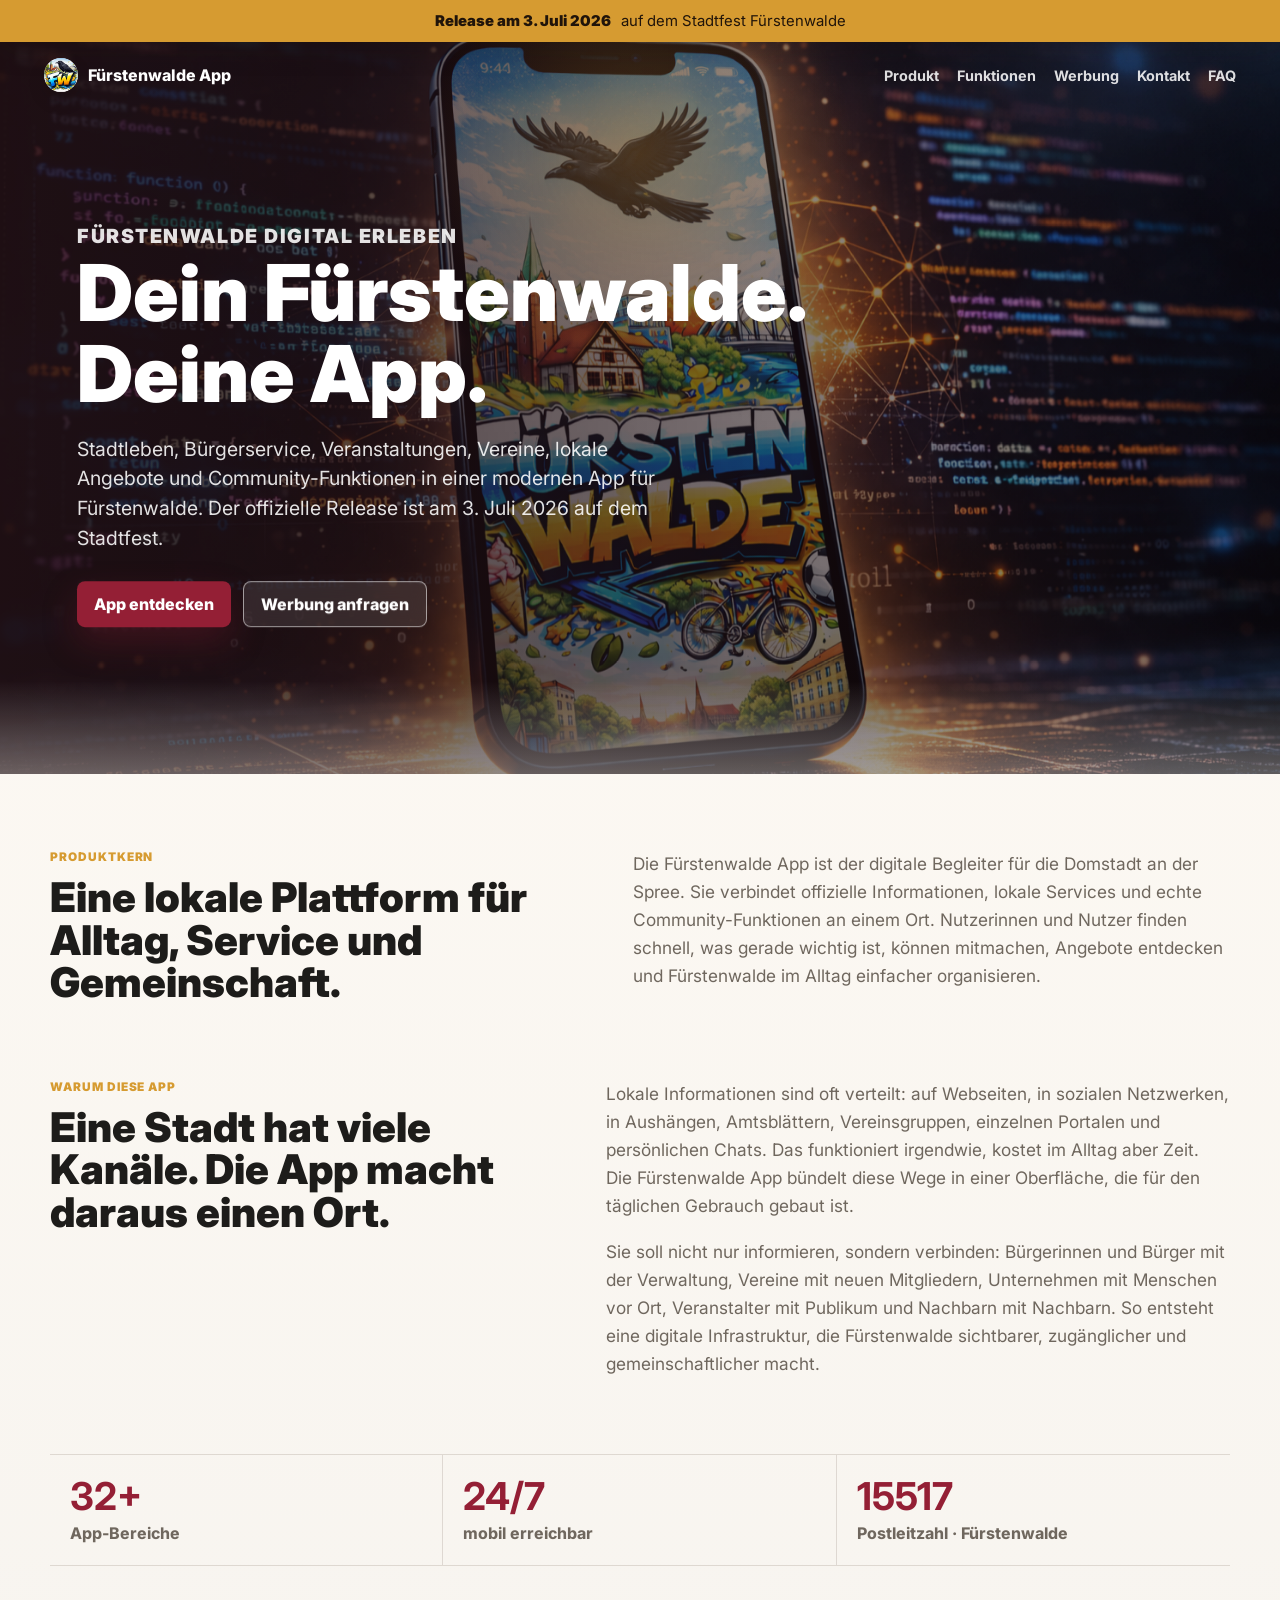
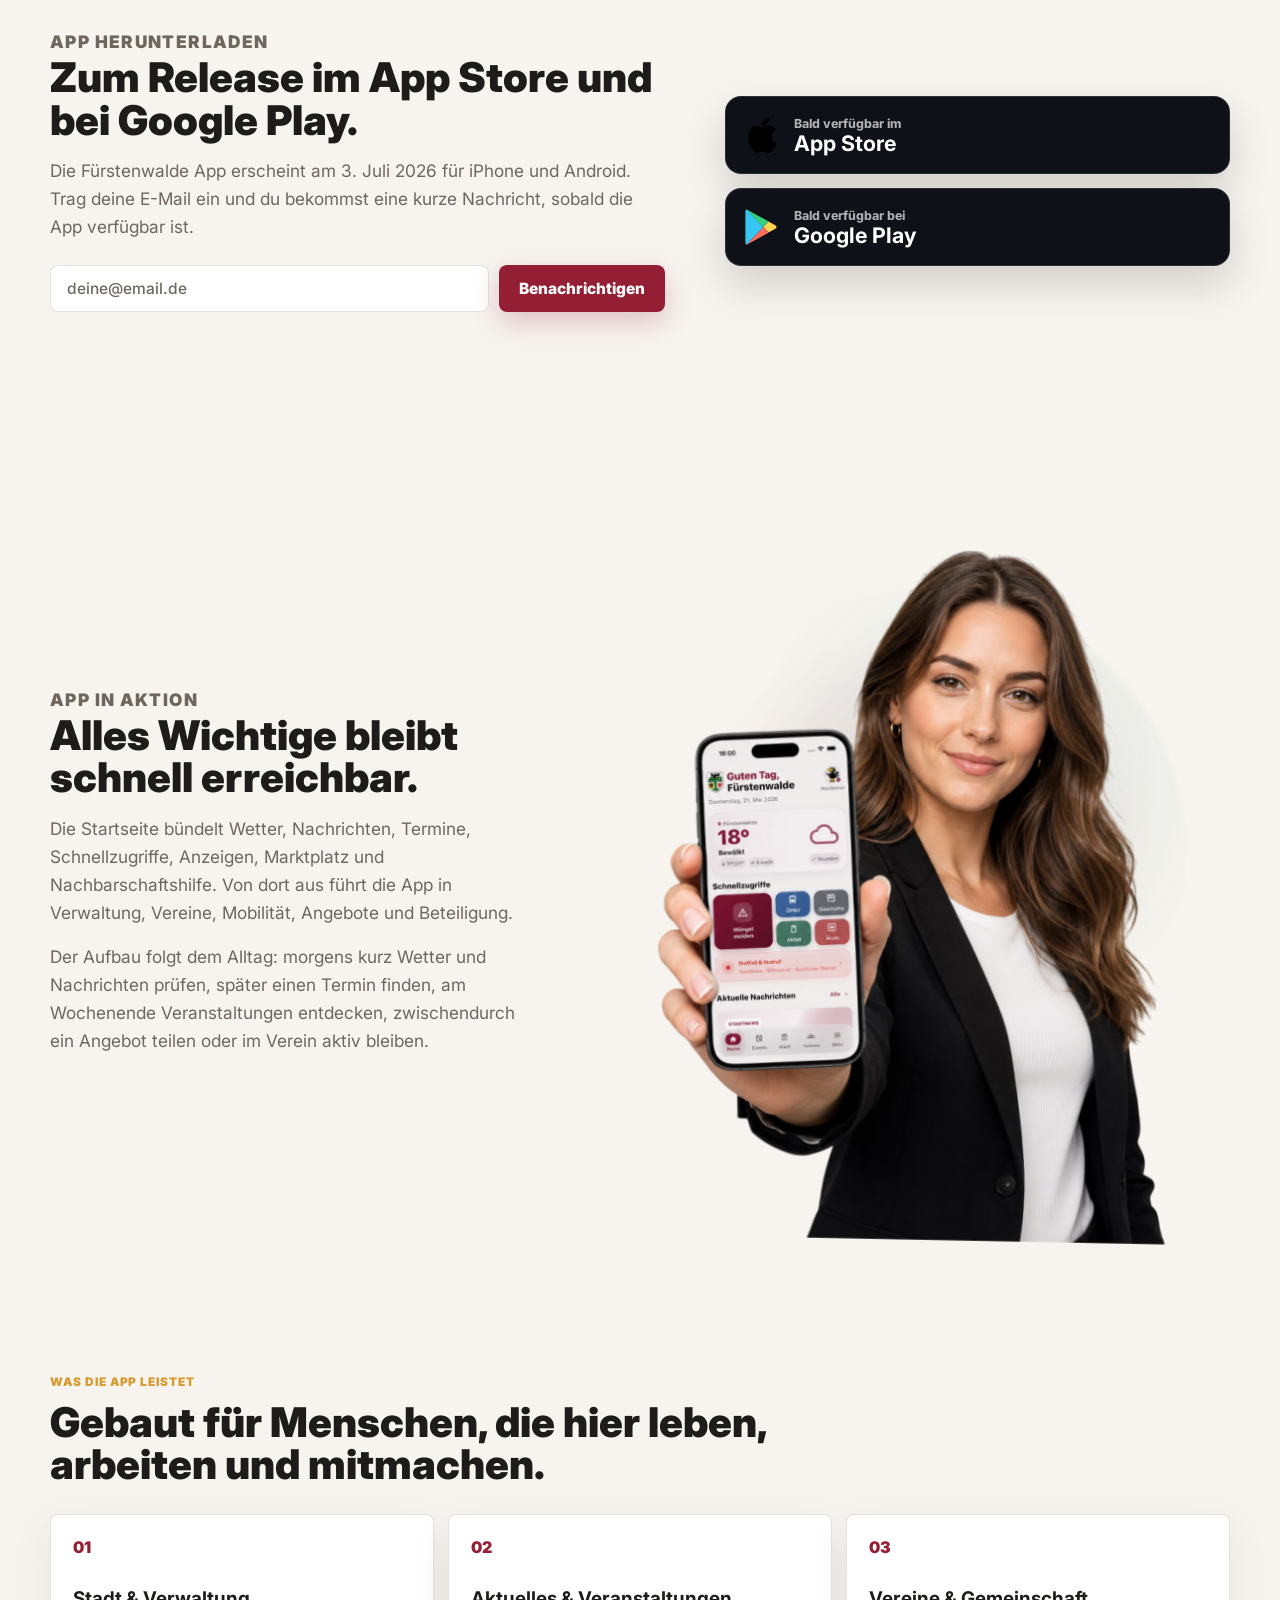
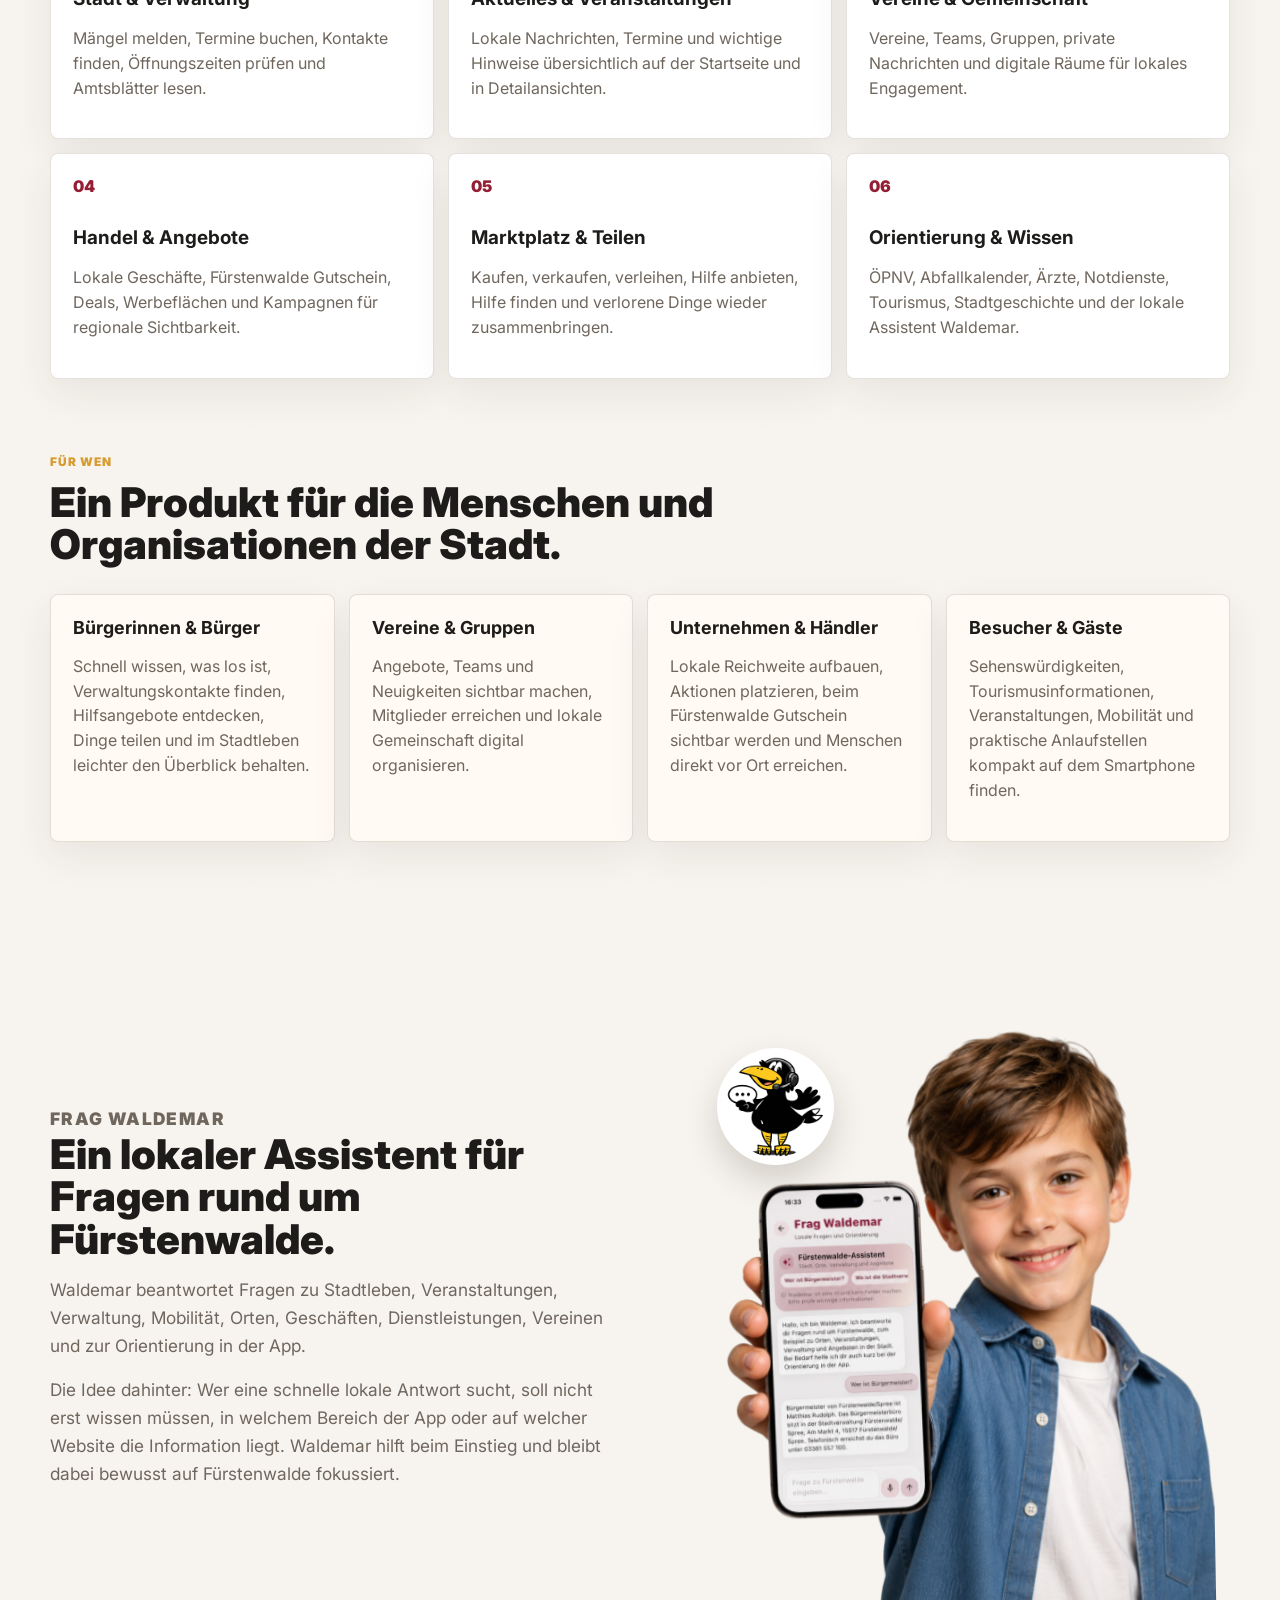
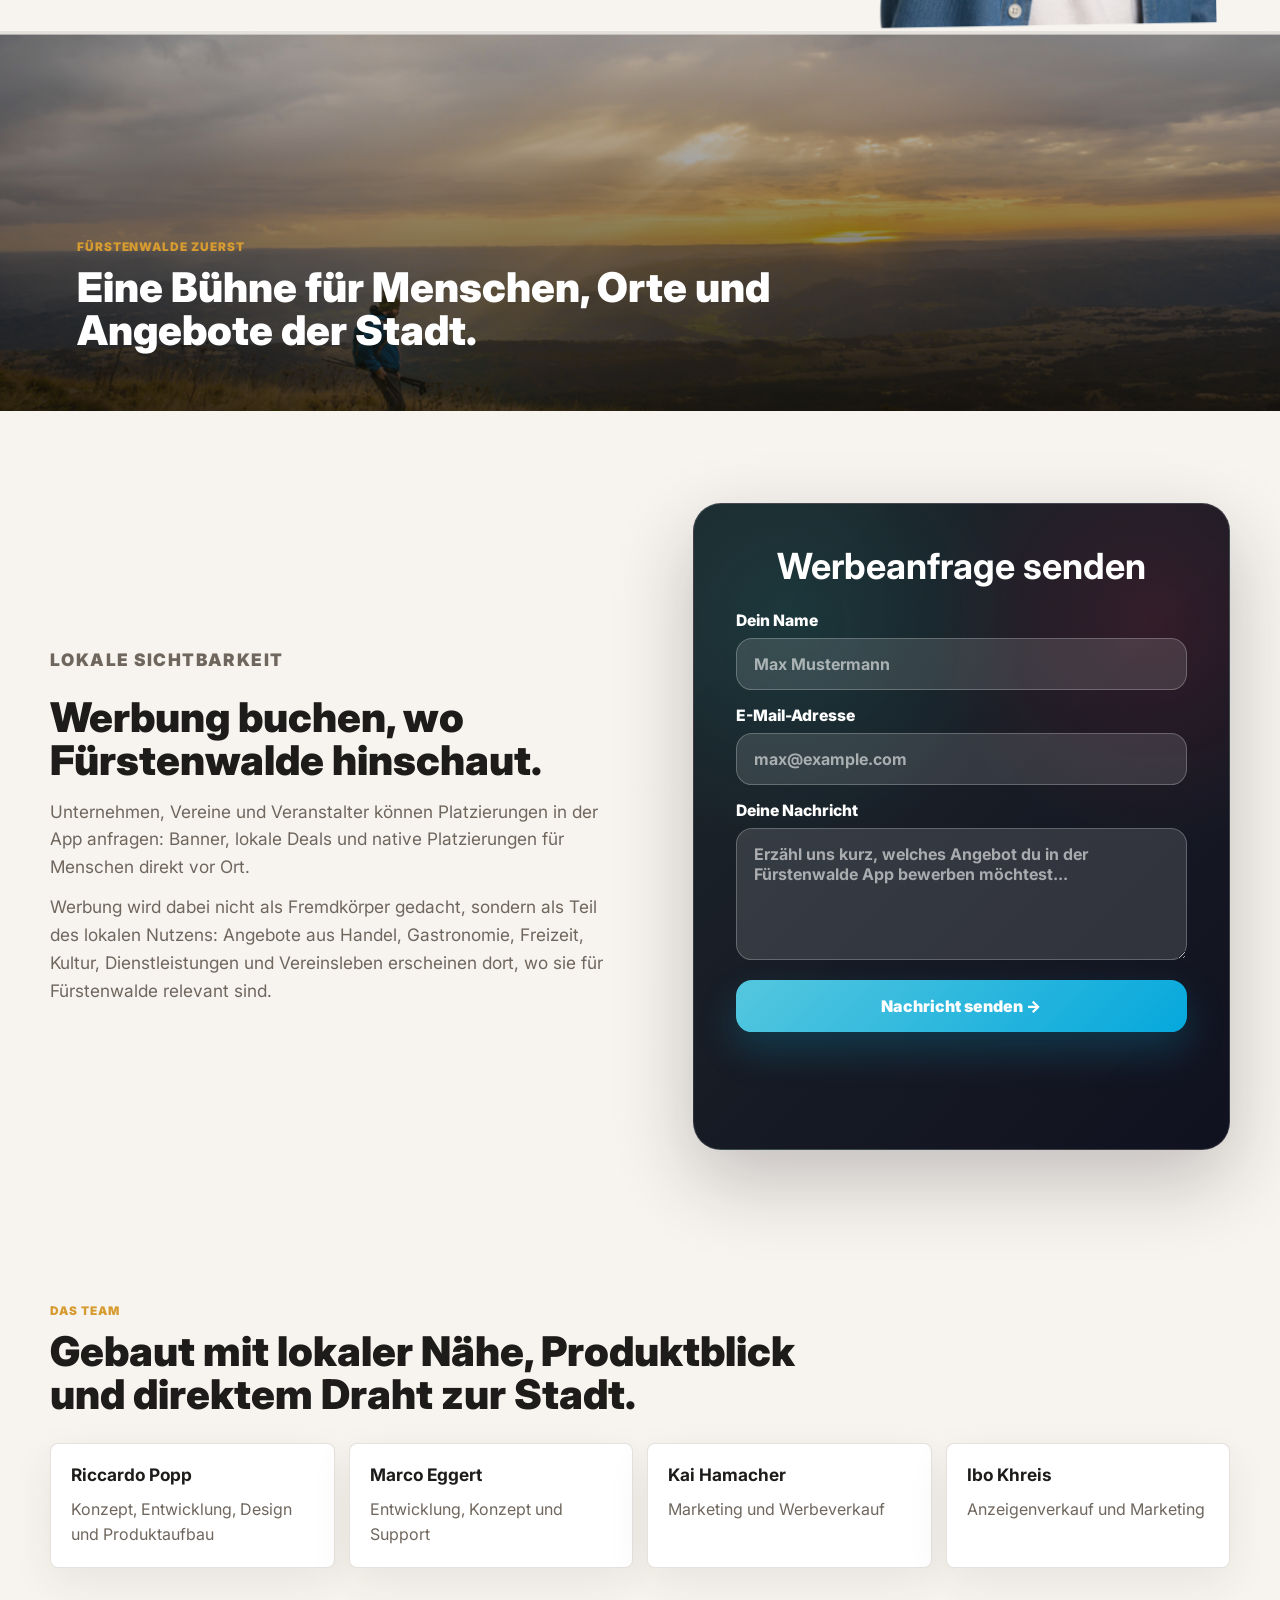
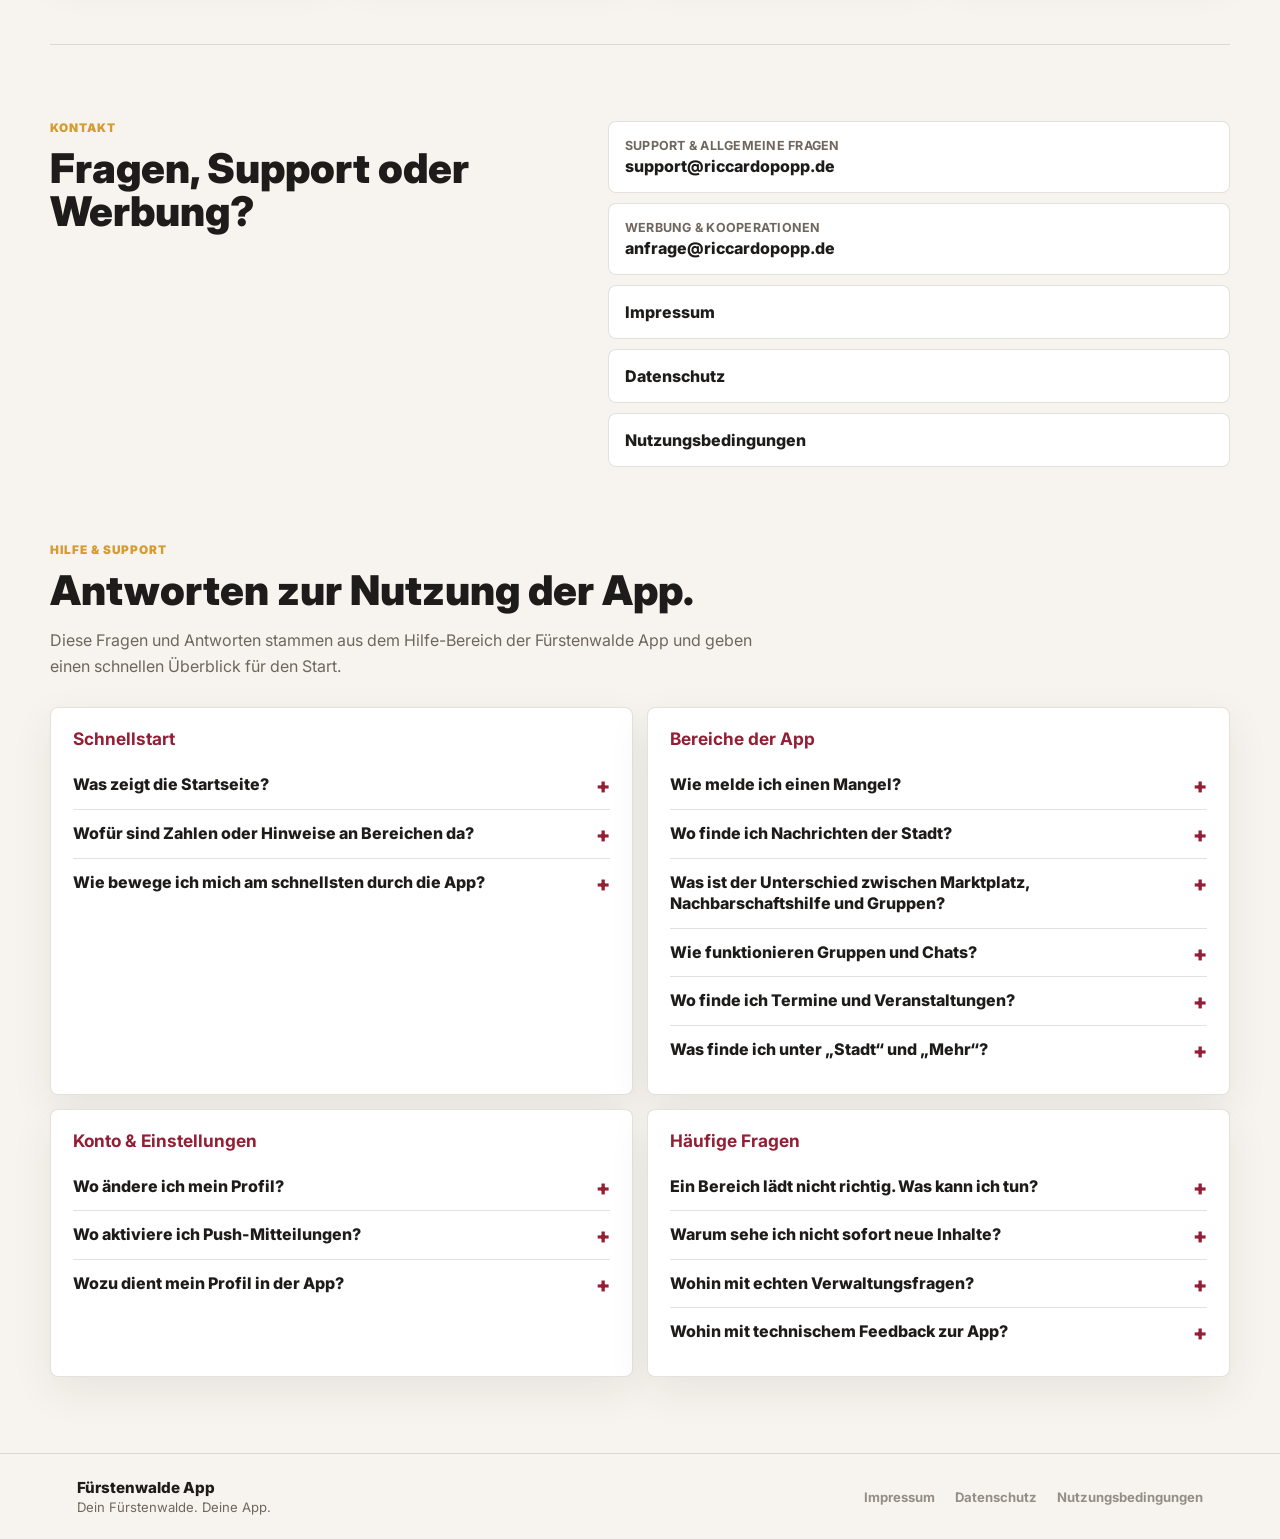
==== index.html @ dd573091 "fuerstenwalde" ====
<!doctype html>
<html lang="de">
  <head>
    <meta charset="utf-8" />
    <meta name="viewport" content="width=device-width, initial-scale=1" />
    <meta name="description" content="Die Fürstenwalde App: Stadtleben, Bürgerservice, Vereine, Veranstaltungen und Community für Fürstenwalde/Spree – in einer modernen App für iPhone und Android." />
    <meta name="theme-color" content="#d69b31" />
    <meta name="application-name" content="Fürstenwalde App" />
    <meta name="geo.region" content="DE-BB" />
    <meta name="geo.placename" content="Fürstenwalde/Spree" />
    <meta name="geo.position" content="52.3588;14.0619" />
    <meta name="ICBM" content="52.3588, 14.0619" />
    <title>Fürstenwalde App | Dein Fürstenwalde. Deine App.</title>
    <link rel="canonical" href="https://fuerstenwalde.riccardopopp.de/" />
    <meta property="og:type" content="website" />
    <meta property="og:url" content="https://fuerstenwalde.riccardopopp.de/" />
    <meta property="og:title" content="Fürstenwalde App | Dein Fürstenwalde. Deine App." />
    <meta property="og:description" content="Die Fürstenwalde App: Stadtleben, Bürgerservice, Vereine, Veranstaltungen und Community für Fürstenwalde/Spree – in einer modernen App für iPhone und Android." />
    <meta property="og:image" content="https://fuerstenwalde.riccardopopp.de/assets/city-hero.png" />
    <meta property="og:locale" content="de_DE" />
    <meta name="twitter:card" content="summary_large_image" />
    <meta name="twitter:title" content="Fürstenwalde App | Dein Fürstenwalde. Deine App." />
    <meta name="twitter:description" content="Die Fürstenwalde App: Stadtleben, Bürgerservice, Vereine, Veranstaltungen und Community für Fürstenwalde/Spree – in einer modernen App für iPhone und Android." />
    <meta name="twitter:image" content="https://fuerstenwalde.riccardopopp.de/assets/city-hero.png" />
    <link rel="icon" type="image/png" sizes="512x512" href="assets/icon-512.png" />
    <link rel="apple-touch-icon" href="assets/icon-512.png" />
    <script type="application/ld+json">
    {
      "@context": "https://schema.org",
      "@graph": [
        {
          "@type": "WebSite",
          "@id": "https://fuerstenwalde.riccardopopp.de/#website",
          "url": "https://fuerstenwalde.riccardopopp.de/",
          "name": "Fürstenwalde App",
          "description": "Dein Fürstenwalde. Deine App.",
          "inLanguage": "de",
          "publisher": { "@id": "https://fuerstenwalde.riccardopopp.de/#organization" }
        },
        {
          "@type": "Organization",
          "@id": "https://fuerstenwalde.riccardopopp.de/#organization",
          "name": "Fürstenwalde App",
          "url": "https://fuerstenwalde.riccardopopp.de/",
          "email": "anfrage@riccardopopp.de",
          "address": {
            "@type": "PostalAddress",
            "addressLocality": "Fürstenwalde/Spree",
            "postalCode": "15517",
            "addressRegion": "Brandenburg",
            "addressCountry": "DE"
          },
          "areaServed": {
            "@type": "City",
            "name": "Fürstenwalde/Spree",
            "containedInPlace": {
              "@type": "State",
              "name": "Brandenburg"
            }
          },
          "geo": {
            "@type": "GeoCoordinates",
            "latitude": 52.3588,
            "longitude": 14.0619
          }
        },
        {
          "@type": "MobileApplication",
          "@id": "https://fuerstenwalde.riccardopopp.de/#app",
          "name": "Fürstenwalde App",
          "description": "Die Fürstenwalde App bündelt Stadtleben, Bürgerservice, Veranstaltungen, Vereine, lokale Angebote und Community-Funktionen in einer Plattform für Fürstenwalde/Spree.",
          "operatingSystem": ["Android", "iOS"],
          "applicationCategory": "LifestyleApplication",
          "inLanguage": "de",
          "author": { "@id": "https://fuerstenwalde.riccardopopp.de/#organization" },
          "offers": {
            "@type": "Offer",
            "price": "0",
            "priceCurrency": "EUR",
            "availability": "https://schema.org/PreOrder"
          }
        },
        {
          "@type": "FAQPage",
          "@id": "https://fuerstenwalde.riccardopopp.de/#faq",
          "mainEntity": [
            {
              "@type": "Question",
              "name": "Was zeigt die Startseite?",
              "acceptedAnswer": { "@type": "Answer", "text": "Im Bereich „Home“ findest du Schnellzugriff, Wetter, aktuelle Nachrichten und je nach Bereich Hinweise auf neue Inhalte." }
            },
            {
              "@type": "Question",
              "name": "Wie melde ich einen Mangel?",
              "acceptedAnswer": { "@type": "Answer", "text": "Öffne „Mängel melden“ über den Schnellzugriff oder den Verwaltungsbereich, wähle die passende Kategorie und beschreibe den Fall. Du kannst dafür auch direkt deinen aktuellen GPS-Standort und Bilder verwenden." }
            },
            {
              "@type": "Question",
              "name": "Wo finde ich Nachrichten der Stadt?",
              "acceptedAnswer": { "@type": "Answer", "text": "Städtische Nachrichten findest du auf „Home“ im Bereich „Aktuelle Nachrichten“ und im Nachrichtenbereich selbst. Dort erscheinen Pressemitteilungen und offizielle Hinweise." }
            },
            {
              "@type": "Question",
              "name": "Was ist der Unterschied zwischen Marktplatz, Nachbarschaftshilfe und Gruppen?",
              "acceptedAnswer": { "@type": "Answer", "text": "„Lokaler Marktplatz“ ist für Kaufen und Verkaufen. „Nachbarschaftshilfe“ ist für Hilfe anbieten oder Hilfe suchen. „Gruppen“ sind für Austausch, Beiträge und Gemeinschaft zu Themen, Stadtteilen oder Interessen." }
            },
            {
              "@type": "Question",
              "name": "Wo finde ich Termine und Veranstaltungen?",
              "acceptedAnswer": { "@type": "Answer", "text": "Im Bereich „Events“ findest du kommende Veranstaltungen und Termine. Dort siehst du sowohl städtische Hinweise als auch eingetragene Events." }
            },
            {
              "@type": "Question",
              "name": "Wo ändere ich mein Profil?",
              "acceptedAnswer": { "@type": "Answer", "text": "Dein Profil erreichst du über „Mehr“. Dort kannst du dein Bild, deinen Namen und weitere persönliche Angaben anpassen." }
            },
            {
              "@type": "Question",
              "name": "Wo aktiviere ich Push-Mitteilungen?",
              "acceptedAnswer": { "@type": "Answer", "text": "Die Einstellung für Push-Mitteilungen findest du in deinem Profil beziehungsweise in den Einstellungen unter „Mehr“. Die Zahl auf dem App-Icon funktioniert nur, wenn Mitteilungen auf dem Gerät erlaubt sind." }
            },
            {
              "@type": "Question",
              "name": "Ein Bereich lädt nicht richtig. Was kann ich tun?",
              "acceptedAnswer": { "@type": "Answer", "text": "Öffne den Bereich zuerst neu oder nutze den eingebauten Aktualisieren-Button, falls vorhanden. Wenn das nicht hilft, prüfe deine Internetverbindung und starte die App erneut." }
            }
          ]
        }
      ]
    }
    </script>
    <link rel="preconnect" href="https://fonts.googleapis.com" />
    <link rel="preconnect" href="https://fonts.gstatic.com" crossorigin />
    <link href="https://fonts.googleapis.com/css2?family=Inter:wght@100..900&display=swap" rel="stylesheet" />
    <link rel="preload" href="assets/city-hero.png" as="image" />
    <link rel="stylesheet" href="styles.css" />
  </head>
  <body>
    <div class="release-banner">
      <strong>Release am 3. Juli 2026</strong>
      <span>auf dem Stadtfest Fürstenwalde</span>
    </div>

    <header class="site-header">
      <a class="brand" href="#top" aria-label="Fürstenwalde App Start">
        <img src="assets/icon-512.png" alt="" />
        <span>Fürstenwalde App</span>
      </a>
      <button class="nav-toggle" aria-label="Menü öffnen" aria-expanded="false" aria-controls="site-nav">
        <span></span>
        <span></span>
        <span></span>
      </button>
      <nav id="site-nav" aria-label="Seitennavigation">
        <a href="#produkt">Produkt</a>
        <a href="#funktionen">Funktionen</a>
        <a href="#werbung">Werbung</a>
        <a href="#kontakt">Kontakt</a>
        <a href="#faq">FAQ</a>
      </nav>
    </header>

    <main id="top">
      <section class="hero">
        <img class="hero-bg" src="assets/city-hero.png" alt="" width="1536" height="1024" />
        <div class="hero-overlay"></div>
        <div class="hero-content">
          <p class="eyebrow">Fürstenwalde digital erleben</p>
          <h1>Dein Fürstenwalde. Deine App.</h1>
          <p>
            Stadtleben, Bürgerservice, Veranstaltungen, Vereine, lokale Angebote
            und Community-Funktionen in einer modernen App für Fürstenwalde.
            Der offizielle Release ist am 3. Juli 2026 auf dem Stadtfest.
          </p>
          <div class="hero-actions">
            <a class="button primary" href="#produkt">App entdecken</a>
            <a class="button secondary" href="#werbung">Werbung anfragen</a>
          </div>
        </div>
      </section>

      <section class="intro" id="produkt">
        <div>
          <p class="section-kicker">Produktkern</p>
          <h2>Eine lokale Plattform für Alltag, Service und Gemeinschaft.</h2>
        </div>
        <p>
          Die Fürstenwalde App ist der digitale Begleiter für die Domstadt an
          der Spree. Sie verbindet offizielle Informationen, lokale Services und
          echte Community-Funktionen an einem Ort. Nutzerinnen und Nutzer finden
          schnell, was gerade wichtig ist, können mitmachen, Angebote entdecken
          und Fürstenwalde im Alltag einfacher organisieren.
        </p>
      </section>

      <section class="story">
        <div class="story-copy">
          <p class="section-kicker">Warum diese App</p>
          <h2>Eine Stadt hat viele Kanäle. Die App macht daraus einen Ort.</h2>
        </div>
        <div class="story-text">
          <p>
            Lokale Informationen sind oft verteilt: auf Webseiten, in sozialen
            Netzwerken, in Aushängen, Amtsblättern, Vereinsgruppen, einzelnen
            Portalen und persönlichen Chats. Das funktioniert irgendwie, kostet
            im Alltag aber Zeit. Die Fürstenwalde App bündelt diese Wege in
            einer Oberfläche, die für den täglichen Gebrauch gebaut ist.
          </p>
          <p>
            Sie soll nicht nur informieren, sondern verbinden: Bürgerinnen und
            Bürger mit der Verwaltung, Vereine mit neuen Mitgliedern,
            Unternehmen mit Menschen vor Ort, Veranstalter mit Publikum und
            Nachbarn mit Nachbarn. So entsteht eine digitale Infrastruktur, die
            Fürstenwalde sichtbarer, zugänglicher und gemeinschaftlicher macht.
          </p>
        </div>
      </section>

      <section class="proof-strip" aria-label="Schwerpunkte">
        <div>
          <strong>32+</strong>
          <span>App-Bereiche</span>
        </div>
        <div>
          <strong>24/7</strong>
          <span>mobil erreichbar</span>
        </div>
        <div>
          <strong>15517</strong>
          <span>Postleitzahl · Fürstenwalde</span>
        </div>
      </section>

      <section class="store-release" id="stores">
        <div>
          <p class="section-kicker">App herunterladen</p>
          <h2>Zum Release im App Store und bei Google Play.</h2>
          <p>
            Die Fürstenwalde App erscheint am 3. Juli 2026 für iPhone und Android.
            Trag deine E-Mail ein und du bekommst eine kurze Nachricht, sobald die App verfügbar ist.
          </p>
          <form class="notify-form" data-notify-form action="./notify.php" method="post">
            <input class="form-hp" name="website" type="text" tabindex="-1" autocomplete="off" aria-hidden="true" />
            <div class="notify-row">
              <label class="sr-only" for="notify-email">E-Mail-Adresse</label>
              <input id="notify-email" name="email" type="email" placeholder="deine@email.de" autocomplete="email" required />
              <button type="submit">Benachrichtigen</button>
            </div>
            <p class="form-status notify-status" data-notify-status aria-live="polite"></p>
          </form>
        </div>
        <div class="store-badges" aria-label="Store Links in Vorbereitung">
          <a class="store-badge is-disabled" href="#" aria-disabled="true">
            <img src="assets/apple-logo.svg" alt="" />
            <span>
              <small>Bald verfügbar im</small>
              <strong>App Store</strong>
            </span>
          </a>
          <a class="store-badge is-disabled" href="#" aria-disabled="true">
            <img src="assets/google-play-logo.svg" alt="" />
            <span>
              <small>Bald verfügbar bei</small>
              <strong>Google Play</strong>
            </span>
          </a>
        </div>
      </section>

      <section class="showcase">
        <div class="showcase-copy">
          <p class="section-kicker">App in Aktion</p>
          <h2>Alles Wichtige bleibt schnell erreichbar.</h2>
          <p>
            Die Startseite bündelt Wetter, Nachrichten, Termine,
            Schnellzugriffe, Anzeigen, Marktplatz und Nachbarschaftshilfe. Von
            dort aus führt die App in Verwaltung, Vereine, Mobilität, Angebote
            und Beteiligung.
          </p>
          <p>
            Der Aufbau folgt dem Alltag: morgens kurz Wetter und Nachrichten
            prüfen, später einen Termin finden, am Wochenende Veranstaltungen
            entdecken, zwischendurch ein Angebot teilen oder im Verein aktiv
            bleiben.
          </p>
        </div>
        <div class="showcase-highlight">
          <img class="showcase-home-person" src="assets/michi-app.png" alt="Home Screen der Fürstenwalde App auf einem Smartphone" width="1122" height="1402" loading="lazy" />
        </div>
      </section>

      <section class="features" id="funktionen">
        <div class="section-heading">
          <p class="section-kicker">Was die App leistet</p>
          <h2>Gebaut für Menschen, die hier leben, arbeiten und mitmachen.</h2>
        </div>
        <div class="feature-grid">
          <article>
            <span>01</span>
            <h3>Stadt & Verwaltung</h3>
            <p>Mängel melden, Termine buchen, Kontakte finden, Öffnungszeiten prüfen und Amtsblätter lesen.</p>
          </article>
          <article>
            <span>02</span>
            <h3>Aktuelles & Veranstaltungen</h3>
            <p>Lokale Nachrichten, Termine und wichtige Hinweise übersichtlich auf der Startseite und in Detailansichten.</p>
          </article>
          <article>
            <span>03</span>
            <h3>Vereine & Gemeinschaft</h3>
            <p>Vereine, Teams, Gruppen, private Nachrichten und digitale Räume für lokales Engagement.</p>
          </article>
          <article>
            <span>04</span>
            <h3>Handel & Angebote</h3>
            <p>Lokale Geschäfte, Fürstenwalde Gutschein, Deals, Werbeflächen und Kampagnen für regionale Sichtbarkeit.</p>
          </article>
          <article>
            <span>05</span>
            <h3>Marktplatz & Teilen</h3>
            <p>Kaufen, verkaufen, verleihen, Hilfe anbieten, Hilfe finden und verlorene Dinge wieder zusammenbringen.</p>
          </article>
          <article>
            <span>06</span>
            <h3>Orientierung & Wissen</h3>
            <p>ÖPNV, Abfallkalender, Ärzte, Notdienste, Tourismus, Stadtgeschichte und der lokale Assistent Waldemar.</p>
          </article>
        </div>
      </section>

      <section class="audiences">
        <div class="section-heading">
          <p class="section-kicker">Für wen</p>
          <h2>Ein Produkt für die Menschen und Organisationen der Stadt.</h2>
        </div>
        <div class="audience-grid">
          <article>
            <h3>Bürgerinnen & Bürger</h3>
            <p>
              Schnell wissen, was los ist, Verwaltungskontakte finden,
              Hilfsangebote entdecken, Dinge teilen und im Stadtleben leichter
              den Überblick behalten.
            </p>
          </article>
          <article>
            <h3>Vereine & Gruppen</h3>
            <p>
              Angebote, Teams und Neuigkeiten sichtbar machen, Mitglieder
              erreichen und lokale Gemeinschaft digital organisieren.
            </p>
          </article>
          <article>
            <h3>Unternehmen & Händler</h3>
            <p>
              Lokale Reichweite aufbauen, Aktionen platzieren, beim
              Fürstenwalde Gutschein sichtbar werden und Menschen direkt vor Ort
              erreichen.
            </p>
          </article>
          <article>
            <h3>Besucher & Gäste</h3>
            <p>
              Sehenswürdigkeiten, Tourismusinformationen, Veranstaltungen,
              Mobilität und praktische Anlaufstellen kompakt auf dem Smartphone
              finden.
            </p>
          </article>
        </div>
      </section>

      <section class="waldemar">
        <div>
          <p class="section-kicker">Frag Waldemar</p>
          <h2>Ein lokaler Assistent für Fragen rund um Fürstenwalde.</h2>
          <p>
            Waldemar beantwortet Fragen zu Stadtleben, Veranstaltungen,
            Verwaltung, Mobilität, Orten, Geschäften, Dienstleistungen,
            Vereinen und zur Orientierung in der App.
          </p>
          <p>
            Die Idee dahinter: Wer eine schnelle lokale Antwort sucht, soll
            nicht erst wissen müssen, in welchem Bereich der App oder auf
            welcher Website die Information liegt. Waldemar hilft beim Einstieg
            und bleibt dabei bewusst auf Fürstenwalde fokussiert.
          </p>
        </div>
        <div class="waldemar-visual">
          <img class="waldemar-timmy" src="assets/waldemar-timmy.png" alt="Frag Waldemar auf einem Smartphone" width="1122" height="1402" loading="lazy" />
          <img class="waldemar-badge" src="assets/waldemar-logo.png" alt="Waldemar Logo" width="500" height="500" loading="lazy" />
        </div>
      </section>

      <section class="city-band">
        <img src="assets/city-band.jpg" alt="" width="1920" height="955" loading="lazy" />
        <div>
          <p class="section-kicker">Fürstenwalde zuerst</p>
          <h2>Eine Bühne für Menschen, Orte und Angebote der Stadt.</h2>
        </div>
      </section>

      <section class="ads" id="werbung">
        <div>
          <p class="section-kicker">Lokale Sichtbarkeit</p>
          <h2>Werbung buchen, wo Fürstenwalde hinschaut.</h2>
          <p>
            Unternehmen, Vereine und Veranstalter können Platzierungen in der
            App anfragen: Banner, lokale Deals und native Platzierungen für
            Menschen direkt vor Ort.
          </p>
          <p>
            Werbung wird dabei nicht als Fremdkörper gedacht, sondern als Teil
            des lokalen Nutzens: Angebote aus Handel, Gastronomie, Freizeit,
            Kultur, Dienstleistungen und Vereinsleben erscheinen dort, wo sie
            für Fürstenwalde relevant sind.
          </p>
        </div>
        <form class="ad-contact-form" data-ad-form action="./contact.php" method="post">
          <h3>Werbeanfrage senden</h3>
          <input class="form-hp" name="website" type="text" tabindex="-1" autocomplete="off" aria-hidden="true" />
          <label>
            <span>Dein Name</span>
            <input name="name" type="text" placeholder="Max Mustermann" autocomplete="name" required />
          </label>
          <label>
            <span>E-Mail-Adresse</span>
            <input name="email" type="email" placeholder="max@example.com" autocomplete="email" required />
          </label>
          <label>
            <span>Deine Nachricht</span>
            <textarea
              name="message"
              placeholder="Erzähl uns kurz, welches Angebot du in der Fürstenwalde App bewerben möchtest..."
              required
            ></textarea>
          </label>
          <button class="form-submit" type="submit">Nachricht senden →</button>
          <p class="form-status" data-form-status aria-live="polite"></p>
        </form>
      </section>

      <section class="team">
        <div class="section-heading">
          <p class="section-kicker">Das Team</p>
          <h2>Gebaut mit lokaler Nähe, Produktblick und direktem Draht zur Stadt.</h2>
        </div>
        <div class="team-grid">
          <article><strong>Riccardo Popp</strong><span>Konzept, Entwicklung, Design und Produktaufbau</span></article>
          <article><strong>Marco Eggert</strong><span>Entwicklung, Konzept und Support</span></article>
          <article><strong>Kai Hamacher</strong><span>Marketing und Werbeverkauf</span></article>
          <article><strong>Ibo Khreis</strong><span>Anzeigenverkauf und Marketing</span></article>
        </div>
      </section>

      <section class="contact" id="kontakt">
        <div>
          <p class="section-kicker">Kontakt</p>
          <h2>Fragen, Support oder Werbung?</h2>
        </div>
        <div class="contact-links">
          <a href="mailto:support@riccardopopp.de">
            <small>Support & allgemeine Fragen</small>
            support@riccardopopp.de
          </a>
          <a href="mailto:anfrage@riccardopopp.de">
            <small>Werbung & Kooperationen</small>
            anfrage@riccardopopp.de
          </a>
          <a href="./impressum.html">Impressum</a>
          <a href="./datenschutz.html">Datenschutz</a>
          <a href="./nutzungsbedingungen.html">Nutzungsbedingungen</a>
        </div>
      </section>

      <section class="support-faq" id="faq" aria-labelledby="support-faq-title">
        <div class="section-heading">
          <p class="section-kicker">Hilfe & Support</p>
          <h2 id="support-faq-title">Antworten zur Nutzung der App.</h2>
          <p>
            Diese Fragen und Antworten stammen aus dem Hilfe-Bereich der
            Fürstenwalde App und geben einen schnellen Überblick für den Start.
          </p>
        </div>

        <div class="faq-groups">
          <article class="faq-group">
            <h3>Schnellstart</h3>
            <details>
              <summary>Was zeigt die Startseite?</summary>
              <p>Im Bereich „Home“ findest du Schnellzugriff, Wetter, aktuelle Nachrichten und je nach Bereich Hinweise auf neue Inhalte.</p>
            </details>
            <details>
              <summary>Wofür sind Zahlen oder Hinweise an Bereichen da?</summary>
              <p>Diese Hinweise zeigen neue oder noch nicht gelesene Inhalte, zum Beispiel bei „Mängel melden“, Nachrichten oder Chats.</p>
            </details>
            <details>
              <summary>Wie bewege ich mich am schnellsten durch die App?</summary>
              <p>Unten wechselst du zwischen „Home“, „Events“, „Stadt“, „Vereine“ und „Mehr“. In „Home“ kommst du zusätzlich über den Schnellzugriff direkt zu „Mängel melden“, „ÖPNV“, „Abfallkalender“ und „Notfall“.</p>
            </details>
          </article>

          <article class="faq-group">
            <h3>Bereiche der App</h3>
            <details>
              <summary>Wie melde ich einen Mangel?</summary>
              <p>Öffne „Mängel melden“ über den Schnellzugriff oder den Verwaltungsbereich, wähle die passende Kategorie und beschreibe den Fall. Du kannst dafür auch direkt deinen aktuellen GPS-Standort und Bilder verwenden.</p>
            </details>
            <details>
              <summary>Wo finde ich Nachrichten der Stadt?</summary>
              <p>Städtische Nachrichten findest du auf „Home“ im Bereich „Aktuelle Nachrichten“ und im Nachrichtenbereich selbst. Dort erscheinen Pressemitteilungen und offizielle Hinweise.</p>
            </details>
            <details>
              <summary>Was ist der Unterschied zwischen Marktplatz, Nachbarschaftshilfe und Gruppen?</summary>
              <p>„Lokaler Marktplatz“ ist für Kaufen und Verkaufen. „Nachbarschaftshilfe“ ist für Hilfe anbieten oder Hilfe suchen. „Gruppen“ sind für Austausch, Beiträge und Gemeinschaft zu Themen, Stadtteilen oder Interessen.</p>
            </details>
            <details>
              <summary>Wie funktionieren Gruppen und Chats?</summary>
              <p>In „Gruppen“ siehst du Beiträge und Diskussionen. Unter „Nachrichten“ schreibst du privat mit anderen Nutzern, zum Beispiel nach einer Kontaktaufnahme aus „Lokaler Marktplatz“, „Nachbarschaftshilfe“ oder einer Gruppe.</p>
            </details>
            <details>
              <summary>Wo finde ich Termine und Veranstaltungen?</summary>
              <p>Im Bereich „Events“ findest du kommende Veranstaltungen und Termine. Dort siehst du sowohl städtische Hinweise als auch eingetragene Events.</p>
            </details>
            <details>
              <summary>Was finde ich unter „Stadt“ und „Mehr“?</summary>
              <p>Unter „Stadt“ liegen stadtnahe Inhalte und Verwaltungsbezüge. Unter „Mehr“ findest du zusätzliche Funktionen, Einstellungen, Profil, Rechtliches und weitere App-Bereiche aus dem Menü.</p>
            </details>
          </article>

          <article class="faq-group">
            <h3>Konto & Einstellungen</h3>
            <details>
              <summary>Wo ändere ich mein Profil?</summary>
              <p>Dein Profil erreichst du über „Mehr“. Dort kannst du dein Bild, deinen Namen und weitere persönliche Angaben anpassen.</p>
            </details>
            <details>
              <summary>Wo aktiviere ich Push-Mitteilungen?</summary>
              <p>Die Einstellung für Push-Mitteilungen findest du in deinem Profil beziehungsweise in den Einstellungen unter „Mehr“. Die Zahl auf dem App-Icon funktioniert nur, wenn Mitteilungen auf dem Gerät erlaubt sind.</p>
            </details>
            <details>
              <summary>Wozu dient mein Profil in der App?</summary>
              <p>Dein Profil wird für Beiträge, Nachrichten, Gruppen und andere Community-Funktionen genutzt. Dort steuerst du auch wichtige Konto- und Benachrichtigungseinstellungen.</p>
            </details>
          </article>

          <article class="faq-group">
            <h3>Häufige Fragen</h3>
            <details>
              <summary>Ein Bereich lädt nicht richtig. Was kann ich tun?</summary>
              <p>Öffne den Bereich zuerst neu oder nutze den eingebauten Aktualisieren-Button, falls vorhanden. Wenn das nicht hilft, prüfe deine Internetverbindung und starte die App erneut.</p>
            </details>
            <details>
              <summary>Warum sehe ich nicht sofort neue Inhalte?</summary>
              <p>Manche Bereiche laden Inhalte beim Öffnen oder beim Zurückkehren in die App neu. Wenn du sofort den neuesten Stand brauchst, kannst du in einzelnen Bereichen zusätzlich manuell aktualisieren.</p>
            </details>
            <details>
              <summary>Wohin mit echten Verwaltungsfragen?</summary>
              <p>Für Fragen an die Stadtverwaltung gibt es den separaten Bereich „Frag die Verwaltung“. „Hilfe & Support“ ist nur für Fragen zur Nutzung der App gedacht.</p>
            </details>
            <details>
              <summary>Wohin mit technischem Feedback zur App?</summary>
              <p>Wenn dir in der App etwas auffällt oder eine Funktion unklar ist, gehört das in „Hilfe & Support“ oder in den vorgesehenen Feedback-Bereich. Anliegen an die Stadt selbst gehören dort nicht hinein.</p>
            </details>
          </article>
        </div>
      </section>
    </main>

    <footer>
      <div class="footer-brand">
        <span>Fürstenwalde App</span>
        <span>Dein Fürstenwalde. Deine App.</span>
      </div>
      <nav class="footer-legal" aria-label="Rechtliches">
        <a href="./impressum.html">Impressum</a>
        <a href="./datenschutz.html">Datenschutz</a>
        <a href="./nutzungsbedingungen.html">Nutzungsbedingungen</a>
      </nav>
    </footer>

    <script src="app.js"></script>
  </body>
</html>
---- styles.css ----
:root {
  color-scheme: light;
  --bg: #f7f4ef;
  --surface: #fffaf3;
  --surface-strong: #ffffff;
  --ink: #1d1c1a;
  --muted: #6f675e;
  --line: rgba(90, 69, 53, 0.16);
  --primary: #941f35;
  --primary-dark: #651525;
  --civic: #1f6f6d;
  --gold: #d69b31;
  --green: #577d4c;
  --shadow: 0 24px 70px rgba(45, 32, 20, 0.14);
  --radius: 8px;
  --max: 1180px;
  --section-y: clamp(46px, 6vw, 76px);
  --section-y-tight: clamp(28px, 4vw, 46px);
  --hero-shift: 0px;
  --hero-scale: 1;
  --showcase-shift: 0px;
  --showcase-x: 0px;
  --showcase-bg-x: 0px;
  --showcase-bg-y: 0px;
  --showcase-scale: 1;
  --showcase-rotate: 0deg;
  --waldemar-shift: 0px;
  --waldemar-x: 0px;
  --waldemar-scale: 1;
  --waldemar-rotate: 0deg;
  --city-shift: 0px;
  --hero-content-shift: 0px;
  --spotlight-x: 50%;
  --spotlight-y: 20%;
}

* {
  box-sizing: border-box;
}

html {
  scroll-behavior: smooth;
}

body {
  margin: 0;
  font-family: Inter, ui-sans-serif, system-ui, -apple-system, BlinkMacSystemFont, "Segoe UI", sans-serif;
  background:
    linear-gradient(180deg, rgba(255, 250, 243, 0.9), rgba(247, 244, 239, 0.98) 22%, var(--bg));
  color: var(--ink);
}

img {
  display: block;
  max-width: 100%;
  height: auto;
}

a {
  color: inherit;
  text-decoration: none;
}

.release-banner {
  position: fixed;
  z-index: 30;
  top: 0;
  left: 0;
  right: 0;
  min-height: 42px;
  display: flex;
  align-items: center;
  justify-content: center;
  gap: 10px;
  padding: 9px 18px;
  background: var(--gold);
  color: #20140a;
  text-align: center;
  font-size: 0.93rem;
  box-shadow: 0 8px 28px rgba(32, 20, 10, 0.16);
}

.release-banner strong {
  font-weight: 950;
}

.site-header {
  position: fixed;
  z-index: 20;
  top: 42px;
  left: 0;
  right: 0;
  display: flex;
  align-items: center;
  justify-content: space-between;
  gap: 24px;
  padding: 16px clamp(18px, 4vw, 44px);
  color: white;
  transition: background 220ms ease, color 220ms ease, box-shadow 220ms ease, padding 220ms ease;
}

.site-header.is-scrolled {
  background: rgba(255, 250, 243, 0.9);
  color: var(--ink);
  box-shadow: 0 12px 35px rgba(45, 32, 20, 0.09);
  backdrop-filter: blur(18px);
  padding-top: 12px;
  padding-bottom: 12px;
}

.brand {
  display: inline-flex;
  align-items: center;
  gap: 10px;
  font-weight: 800;
}

.brand img {
  width: 34px;
  height: 34px;
  border-radius: 50%;
  background: white;
  box-shadow: 0 8px 18px rgba(18, 14, 10, 0.14);
  transition: transform 220ms ease;
}

.brand:hover img {
  transform: scale(1.05);
}

nav {
  display: flex;
  align-items: center;
  gap: 18px;
  font-size: 0.9rem;
  font-weight: 700;
}

nav a {
  opacity: 0.86;
  position: relative;
  transition: opacity 180ms ease;
}

nav a::after {
  content: "";
  position: absolute;
  left: 0;
  right: 0;
  bottom: -8px;
  height: 2px;
  background: currentColor;
  opacity: 0;
  transform: scaleX(0.5);
  transition: opacity 180ms ease, transform 180ms ease;
}

nav a:hover {
  opacity: 1;
}

nav a:hover::after {
  opacity: 0.38;
  transform: scaleX(1);
}

main {
  overflow: hidden;
}

.hero {
  position: relative;
  min-height: 86svh;
  display: flex;
  align-items: center;
  padding: 142px clamp(20px, 6vw, 86px) 62px;
  color: white;
  isolation: isolate;
  overflow: hidden;
}

.hero-bg,
.hero-overlay {
  position: absolute;
  inset: 0;
  width: 100%;
  height: 100%;
}

.hero-bg {
  object-fit: cover;
  transform: translate3d(0, var(--hero-shift), 0) scale(var(--hero-scale));
  transform-origin: center;
  will-change: transform;
}

.hero-overlay {
  background:
    radial-gradient(circle at var(--spotlight-x) var(--spotlight-y), rgba(214, 155, 49, 0.28), transparent 24%),
    linear-gradient(90deg, rgba(35, 17, 21, 0.86), rgba(35, 17, 21, 0.58) 46%, rgba(35, 17, 21, 0.24)),
    linear-gradient(0deg, rgba(0, 0, 0, 0.32), rgba(0, 0, 0, 0.05));
  transition: background 240ms ease;
}

.hero::after {
  content: "";
  position: absolute;
  inset: auto -10% -22% -10%;
  height: 34%;
  z-index: 0;
  background: linear-gradient(0deg, var(--bg), rgba(247, 244, 239, 0));
  pointer-events: none;
}

.hero-content {
  position: relative;
  z-index: 1;
}

.hero-content {
  max-width: 740px;
  animation: heroEnter 900ms cubic-bezier(0.16, 1, 0.3, 1) backwards;
  transform: translate3d(0, var(--hero-content-shift), 0);
  will-change: transform;
}

.eyebrow,
.section-kicker {
  margin: 0 0 12px;
  color: var(--gold);
  font-size: 0.74rem;
  font-weight: 900;
  letter-spacing: 0.08em;
  text-transform: uppercase;
}

.hero h1,
h2 {
  margin: 0;
  font-weight: 880;
  line-height: 1.04;
}

.hero h1 {
  max-width: 740px;
  font-size: clamp(2.85rem, 6.2vw, 4.9rem);
}

.hero p {
  max-width: 620px;
  margin: 20px 0 0;
  font-size: clamp(1.03rem, 1.6vw, 1.22rem);
  line-height: 1.52;
  color: rgba(255, 255, 255, 0.88);
}

.hero-actions {
  display: flex;
  flex-wrap: wrap;
  gap: 12px;
  margin-top: 28px;
}

.button {
  display: inline-flex;
  align-items: center;
  justify-content: center;
  min-height: 46px;
  padding: 0 17px;
  border-radius: var(--radius);
  font-weight: 820;
  transition: transform 180ms ease, box-shadow 180ms ease, background 180ms ease, border-color 180ms ease;
}

.button:hover {
  transform: translateY(-2px);
}

.button.primary {
  background: var(--primary);
  color: white;
  box-shadow: 0 16px 35px rgba(148, 31, 53, 0.28);
}

.button.secondary {
  color: white;
  border: 1px solid rgba(255, 255, 255, 0.54);
  background: rgba(255, 255, 255, 0.1);
  backdrop-filter: blur(12px);
}

.button.primary:hover {
  box-shadow: 0 22px 46px rgba(148, 31, 53, 0.34);
}

.button.secondary:hover {
  border-color: rgba(255, 255, 255, 0.82);
  background: rgba(255, 255, 255, 0.16);
}

.intro,
.story,
.store-release,
.showcase,
.features,
.audiences,
.waldemar,
.ads,
.team,
.contact,
.support-faq {
  width: min(var(--max), calc(100% - 40px));
  margin: 0 auto;
  padding: var(--section-y) 0;
}

.intro {
  display: grid;
  grid-template-columns: 0.86fr 1fr;
  gap: clamp(26px, 6vw, 70px);
  align-items: start;
}

.story {
  display: grid;
  grid-template-columns: 0.78fr 1fr;
  gap: clamp(26px, 6vw, 70px);
  padding-top: 0;
}

.story-text {
  display: grid;
  gap: 18px;
}

.store-release {
  display: grid;
  grid-template-columns: 1fr 0.82fr;
  gap: clamp(26px, 5vw, 60px);
  align-items: center;
  padding-top: var(--section-y-tight);
}

.store-release p {
  max-width: 680px;
  margin: 16px 0 0;
  color: var(--muted);
  font-size: clamp(1rem, 1.35vw, 1.14rem);
  line-height: 1.62;
}

.notify-form {
  margin-top: 24px;
}

.notify-row {
  display: flex;
  gap: 10px;
}

.notify-row input[type="email"] {
  flex: 1;
  min-width: 0;
  padding: 13px 16px;
  border: 1px solid var(--line);
  border-radius: var(--radius);
  background: var(--surface-strong);
  color: var(--ink);
  font: inherit;
  font-size: 0.97rem;
  font-weight: 700;
  outline: none;
  transition: border-color 160ms ease, box-shadow 160ms ease;
}

.notify-row input[type="email"]:focus {
  border-color: var(--primary);
  box-shadow: 0 0 0 4px rgba(148, 31, 53, 0.1);
}

.notify-row input[type="email"]::placeholder {
  color: var(--muted);
  font-weight: 500;
}

.notify-row button {
  padding: 13px 20px;
  border: 0;
  border-radius: var(--radius);
  background: var(--primary);
  color: white;
  font: inherit;
  font-size: 0.97rem;
  font-weight: 820;
  white-space: nowrap;
  cursor: pointer;
  box-shadow: 0 10px 28px rgba(148, 31, 53, 0.24);
  transition: transform 180ms ease, box-shadow 180ms ease, opacity 180ms ease;
}

.notify-row button:hover {
  transform: translateY(-2px);
  box-shadow: 0 16px 36px rgba(148, 31, 53, 0.3);
}

.notify-row button:disabled {
  cursor: wait;
  opacity: 0.7;
}

.notify-status {
  margin-top: 10px;
  font-size: 0.9rem;
  font-weight: 800;
  color: var(--muted);
}

.notify-status.is-success {
  color: var(--green);
}

.notify-status.is-error {
  color: var(--primary);
}

.sr-only {
  position: absolute;
  width: 1px;
  height: 1px;
  padding: 0;
  margin: -1px;
  overflow: hidden;
  clip: rect(0, 0, 0, 0);
  white-space: nowrap;
  border: 0;
}

.store-badges {
  display: grid;
  gap: 14px;
}

.store-badge {
  min-height: 78px;
  display: flex;
  align-items: center;
  gap: 16px;
  padding: 15px 18px;
  color: white;
  background: #0e1117;
  border: 1px solid rgba(255, 255, 255, 0.12);
  border-radius: 16px;
  box-shadow: 0 18px 42px rgba(18, 14, 10, 0.16);
  transition: transform 220ms ease, box-shadow 220ms ease;
}

.store-badge img {
  width: 34px;
  height: 38px;
  object-fit: contain;
}

.store-badge span,
.store-badge small,
.store-badge strong {
  display: block;
}

.store-badge small {
  color: rgba(255, 255, 255, 0.68);
  font-size: 0.78rem;
  font-weight: 750;
}

.store-badge strong {
  margin-top: 2px;
  font-size: 1.34rem;
  line-height: 1;
}

.store-badge.is-disabled {
  cursor: default;
  pointer-events: none;
}

.store-badge:hover {
  transform: translateY(-3px);
  box-shadow: 0 24px 54px rgba(18, 14, 10, 0.22);
}

h2 {
  font-size: clamp(1.85rem, 3.2vw, 3.05rem);
  letter-spacing: 0;
}

.intro > p,
.story-text p,
.showcase-copy p,
.waldemar p,
.ads p {
  margin: 0;
  color: var(--muted);
  font-size: clamp(1rem, 1.35vw, 1.14rem);
  line-height: 1.62;
}

.proof-strip {
  display: grid;
  grid-template-columns: repeat(3, minmax(0, 1fr));
  width: min(var(--max), calc(100% - 40px));
  margin: 0 auto;
  border-top: 1px solid var(--line);
  border-bottom: 1px solid var(--line);
}

.proof-strip div {
  padding: 22px 20px;
  border-right: 1px solid var(--line);
}

.proof-strip div:last-child {
  border-right: 0;
}

.proof-strip strong {
  display: block;
  color: var(--primary);
  font-size: clamp(1.75rem, 3vw, 2.65rem);
  line-height: 1;
}

.proof-strip span {
  display: block;
  margin-top: 8px;
  color: var(--muted);
  font-weight: 750;
}

.showcase {
  display: grid;
  grid-template-columns: 0.76fr 1fr;
  gap: clamp(30px, 6vw, 76px);
  align-items: center;
}

.showcase-copy p {
  margin-top: 16px;
}

.showcase-copy p + p {
  margin-top: 16px;
}

.showcase-highlight {
  position: relative;
  display: grid;
  place-items: center;
  min-height: clamp(430px, 52vw, 640px);
  isolation: isolate;
  perspective: 1000px;
}

.showcase-highlight::before {
  content: "";
  position: absolute;
  z-index: -1;
  width: min(88%, 640px);
  aspect-ratio: 1;
  border-radius: 50%;
  background:
    radial-gradient(circle, rgba(148, 31, 53, 0.18), transparent 62%),
    radial-gradient(circle at 62% 36%, rgba(31, 111, 109, 0.16), transparent 52%);
  filter: blur(2px);
  opacity: 0.82;
  transform: translate3d(var(--showcase-bg-x), var(--showcase-bg-y), 0) scale(var(--showcase-scale));
  transition: transform 120ms linear;
}

.showcase-highlight .showcase-home-person {
  width: 92%;
  max-width: 610px;
  justify-self: center;
  background: transparent;
  border: 0;
  border-radius: 0;
  box-shadow: none;
  transform:
    translate3d(var(--showcase-x), var(--showcase-shift), 0)
    rotateZ(var(--showcase-rotate))
    scale(var(--showcase-scale));
  transition: transform 120ms linear;
  will-change: transform;
}

.section-heading {
  max-width: 780px;
  margin-bottom: 28px;
}

.feature-grid {
  display: grid;
  grid-template-columns: repeat(3, minmax(0, 1fr));
  gap: 14px;
}

.audiences {
  padding-top: 0;
}

.audience-grid {
  display: grid;
  grid-template-columns: repeat(4, minmax(0, 1fr));
  gap: 14px;
}

.feature-grid article,
.audience-grid article,
.team-grid article {
  position: relative;
  overflow: hidden;
  background: var(--surface-strong);
  border: 1px solid var(--line);
  border-radius: var(--radius);
  box-shadow: 0 14px 42px rgba(45, 32, 20, 0.08);
  transition: transform 220ms ease, box-shadow 220ms ease, border-color 220ms ease;
}

.feature-grid article::before,
.audience-grid article::before,
.team-grid article::before,
.faq-group::before,
.contact-links a::before {
  content: "";
  position: absolute;
  inset: 0;
  background: linear-gradient(135deg, rgba(255, 255, 255, 0.68), rgba(255, 255, 255, 0));
  opacity: 0;
  pointer-events: none;
  transition: opacity 220ms ease;
}

.feature-grid article:hover,
.audience-grid article:hover,
.team-grid article:hover {
  transform: translateY(-4px);
  border-color: rgba(148, 31, 53, 0.24);
  box-shadow: 0 22px 60px rgba(45, 32, 20, 0.13);
}

.feature-grid article:hover::before,
.audience-grid article:hover::before,
.team-grid article:hover::before,
.faq-group:hover::before,
.contact-links a:hover::before {
  opacity: 1;
}

.feature-grid article {
  min-height: 208px;
  padding: 22px;
}

.audience-grid article {
  min-height: 204px;
  padding: 22px;
  background: var(--surface);
}

.audience-grid h3 {
  margin: 0 0 14px;
  font-size: 1.12rem;
}

.feature-grid span {
  color: var(--primary);
  font-weight: 900;
}

.feature-grid h3 {
  margin: 30px 0 10px;
  font-size: 1.18rem;
}

.feature-grid p,
.audience-grid p,
.team-grid span {
  color: var(--muted);
  line-height: 1.55;
}

.waldemar {
  display: grid;
  grid-template-columns: 0.92fr 0.92fr;
  gap: clamp(28px, 5vw, 64px);
  align-items: center;
  padding-top: var(--section-y-tight);
  padding-bottom: 0;
}

.waldemar h2 {
  max-width: 760px;
}

.waldemar p {
  margin-top: 16px;
}

.waldemar p + p {
  margin-top: 16px;
}

.waldemar-visual {
  position: relative;
  display: grid;
  place-items: end center;
  min-height: 500px;
  padding: 0;
  overflow: visible;
  perspective: 1000px;
}

.waldemar-timmy {
  width: min(96%, 520px);
  filter: drop-shadow(0 20px 42px rgba(45, 32, 20, 0.16));
  transform:
    translate3d(var(--waldemar-x), var(--waldemar-shift), 0)
    rotateZ(var(--waldemar-rotate))
    scale(var(--waldemar-scale));
  transition: transform 120ms linear;
  will-change: transform;
}

.waldemar-badge {
  position: absolute;
  left: 8%;
  top: 13%;
  width: min(21%, 118px);
  border-radius: 50%;
  background: white;
  padding: 8px;
  box-shadow: 0 16px 34px rgba(45, 32, 20, 0.18);
  animation: badgeFloat 4.8s ease-in-out infinite;
  will-change: transform;
}

.city-band {
  position: relative;
  min-height: 380px;
  display: grid;
  align-items: end;
  color: white;
  margin: 18px 0;
  padding: 56px clamp(20px, 6vw, 86px);
  overflow: hidden;
}

.city-band img {
  position: absolute;
  inset: 0;
  width: 100%;
  height: 100%;
  object-fit: cover;
  transform: translate3d(0, var(--city-shift), 0) scale(1.06);
  will-change: transform;
}

.city-band::after {
  content: "";
  position: absolute;
  inset: 0;
  background: linear-gradient(0deg, rgba(18, 14, 10, 0.76), rgba(18, 14, 10, 0.08));
}

.city-band div {
  position: relative;
  z-index: 1;
  max-width: 850px;
  transform: translate3d(0, calc(var(--city-shift) * -0.3), 0);
  transition: transform 120ms linear;
}

.ads {
  display: grid;
  grid-template-columns: 0.95fr 0.9fr;
  gap: clamp(30px, 6vw, 76px);
  align-items: center;
}

.ads p {
  margin: 16px 0 22px;
}

.ads p + p {
  margin-top: -10px;
}

.ad-contact-form {
  position: relative;
  overflow: hidden;
  display: grid;
  gap: 16px;
  width: min(100%, 560px);
  justify-self: center;
  padding: clamp(24px, 4vw, 42px);
  color: white;
  background:
    radial-gradient(circle at 18% 18%, rgba(31, 111, 109, 0.28), transparent 34%),
    radial-gradient(circle at 86% 18%, rgba(148, 31, 53, 0.22), transparent 32%),
    linear-gradient(135deg, rgba(22, 31, 36, 0.97), rgba(12, 13, 27, 0.98));
  border: 1px solid rgba(255, 255, 255, 0.14);
  border-radius: 28px;
  box-shadow: 0 30px 80px rgba(23, 18, 26, 0.24);
  transition: transform 220ms ease, box-shadow 220ms ease;
  transform: translate3d(0, calc(var(--waldemar-shift) * -0.08), 0);
}

.ad-contact-form::before {
  content: "";
  position: absolute;
  inset: 0;
  background:
    linear-gradient(115deg, transparent 18%, rgba(255, 255, 255, 0.11) 42%, transparent 66%);
  opacity: 0.72;
  transform: translateX(-100%);
  pointer-events: none;
}

.ads.is-visible .ad-contact-form::before {
  animation: cardSheen 1200ms ease 360ms both;
}

.ad-contact-form:hover {
  transform: translateY(-3px);
  box-shadow: 0 36px 92px rgba(23, 18, 26, 0.3);
}

.form-hp {
  display: none;
}

.ad-contact-form h3 {
  margin: 0 0 8px;
  text-align: center;
  font-size: clamp(1.65rem, 3vw, 2.25rem);
  line-height: 1.12;
}

.ad-contact-form label {
  display: grid;
  gap: 8px;
  font-weight: 820;
  font-size: 0.98rem;
}

.ad-contact-form input,
.ad-contact-form textarea {
  width: 100%;
  border: 1px solid rgba(255, 255, 255, 0.24);
  border-radius: 16px;
  background: rgba(255, 255, 255, 0.12);
  color: white;
  font: inherit;
  font-size: 1rem;
  font-weight: 700;
  outline: none;
  padding: 15px 17px;
  transition: border-color 160ms ease, background 160ms ease, box-shadow 160ms ease;
}

.ad-contact-form textarea {
  min-height: 132px;
  resize: vertical;
}

.ad-contact-form input::placeholder,
.ad-contact-form textarea::placeholder {
  color: rgba(255, 255, 255, 0.58);
}

.ad-contact-form input:focus,
.ad-contact-form textarea:focus {
  border-color: rgba(255, 255, 255, 0.56);
  background: rgba(255, 255, 255, 0.16);
  box-shadow: 0 0 0 4px rgba(214, 155, 49, 0.16);
}

.form-submit {
  min-height: 52px;
  margin-top: 4px;
  border: 0;
  border-radius: 16px;
  color: white;
  background: linear-gradient(135deg, #55c7df, #05a8dc);
  font: inherit;
  font-size: 1rem;
  font-weight: 880;
  cursor: pointer;
  box-shadow: 0 18px 38px rgba(5, 168, 220, 0.22);
  transition: transform 180ms ease, filter 180ms ease, box-shadow 180ms ease, opacity 180ms ease;
}

.form-submit:hover {
  filter: brightness(1.04);
  transform: translateY(-2px);
  box-shadow: 0 24px 48px rgba(5, 168, 220, 0.28);
}

.form-submit:disabled {
  cursor: wait;
  opacity: 0.72;
}

.form-status {
  min-height: 1.25em;
  margin: 0;
  color: rgba(255, 255, 255, 0.74);
  font-size: 0.92rem;
  font-weight: 800;
  text-align: center;
}

.form-status.is-success {
  color: #86e3b5;
}

.form-status.is-error {
  color: #ffb1b1;
}

.team-grid {
  display: grid;
  grid-template-columns: repeat(4, minmax(0, 1fr));
  gap: 14px;
}

.team-grid article {
  padding: 20px;
}

.team-grid strong,
.team-grid span {
  display: block;
}

.team-grid strong {
  font-size: 1.08rem;
}

.team-grid span {
  margin-top: 12px;
}

.contact {
  display: grid;
  grid-template-columns: 0.8fr 1fr;
  gap: clamp(26px, 5vw, 60px);
  border-top: 1px solid var(--line);
}

.contact-links {
  display: grid;
  gap: 10px;
}

.contact-links a {
  position: relative;
  overflow: hidden;
  display: flex;
  flex-direction: column;
  gap: 3px;
  padding: 16px;
  border-radius: var(--radius);
  background: var(--surface-strong);
  border: 1px solid var(--line);
  font-weight: 800;
  overflow-wrap: anywhere;
  transition: transform 180ms ease, box-shadow 180ms ease, border-color 180ms ease;
}

.contact-links a small {
  display: block;
  color: var(--muted);
  font-size: 0.78rem;
  font-weight: 700;
  letter-spacing: 0.02em;
  text-transform: uppercase;
}

.contact-links a:hover {
  transform: translateY(-2px);
  border-color: rgba(148, 31, 53, 0.24);
  box-shadow: 0 16px 40px rgba(45, 32, 20, 0.1);
}

.support-faq {
  padding-top: 0;
}

.support-faq .section-heading p:not(.section-kicker) {
  max-width: 720px;
  margin: 16px 0 0;
  color: var(--muted);
  font-size: clamp(1rem, 1.25vw, 1.08rem);
  line-height: 1.62;
}

.faq-groups {
  display: grid;
  grid-template-columns: repeat(2, minmax(0, 1fr));
  gap: 14px;
}

.faq-group {
  position: relative;
  overflow: hidden;
  padding: 20px 22px;
  background: var(--surface-strong);
  border: 1px solid var(--line);
  border-radius: var(--radius);
  box-shadow: 0 14px 42px rgba(45, 32, 20, 0.08);
  transition: transform 220ms ease, box-shadow 220ms ease, border-color 220ms ease;
}

.faq-group:hover {
  transform: translateY(-3px);
  border-color: rgba(148, 31, 53, 0.2);
  box-shadow: 0 22px 60px rgba(45, 32, 20, 0.12);
}

.faq-group h3 {
  margin: 0 0 12px;
  color: var(--primary);
  font-size: 1.08rem;
}

.faq-group details {
  border-top: 1px solid var(--line);
}

.faq-group details:first-of-type {
  border-top: 0;
}

.faq-group summary {
  position: relative;
  cursor: pointer;
  list-style: none;
  padding: 13px 32px 13px 0;
  font-weight: 800;
  line-height: 1.35;
}

.faq-group summary::-webkit-details-marker {
  display: none;
}

.faq-group summary::after {
  content: "+";
  position: absolute;
  top: 11px;
  right: 0;
  color: var(--primary);
  font-size: 1.3rem;
  font-weight: 900;
}

.faq-group details[open] summary::after {
  content: "-";
}

.faq-group p {
  margin: -2px 0 18px;
  color: var(--muted);
  line-height: 1.58;
}

footer {
  display: flex;
  align-items: center;
  justify-content: space-between;
  gap: 20px;
  padding: 24px clamp(20px, 6vw, 86px);
  color: var(--muted);
  border-top: 1px solid var(--line);
}

.footer-brand {
  display: flex;
  flex-direction: column;
  gap: 2px;
}

.footer-brand span:first-child {
  color: var(--ink);
  font-weight: 800;
  font-size: 0.95rem;
}

.footer-brand span:last-child {
  font-size: 0.82rem;
}

.footer-legal {
  display: flex;
  gap: 20px;
  flex-wrap: wrap;
  justify-content: flex-end;
  font-size: 0.82rem;
  font-weight: 700;
}

.footer-legal a {
  opacity: 0.72;
  transition: opacity 160ms ease;
}

.footer-legal a:hover {
  opacity: 1;
}

.legal-page {
  background: var(--bg);
}

.legal-header {
  color: var(--ink);
}

.legal-header nav {
  display: flex;
}

.legal-main {
  width: min(920px, calc(100% - 40px));
  margin: 0 auto;
  padding: 158px 0 70px;
}

.legal-card {
  padding: clamp(26px, 5vw, 54px);
  background: var(--surface-strong);
  border: 1px solid var(--line);
  border-radius: 28px;
  box-shadow: 0 24px 70px rgba(45, 32, 20, 0.12);
}

.legal-card h1 {
  margin: 0;
  font-size: clamp(2.2rem, 5vw, 3.6rem);
  line-height: 1.02;
}

.legal-card h2 {
  margin: 34px 0 12px;
  font-size: clamp(1.25rem, 2.4vw, 1.7rem);
  line-height: 1.2;
}

.legal-card p,
.legal-card li {
  color: var(--muted);
  font-size: 1rem;
  line-height: 1.68;
}

.legal-card p {
  margin: 0 0 14px;
}

.legal-card ul {
  margin: 0 0 18px;
  padding-left: 22px;
}

.legal-card a {
  color: var(--primary);
  font-weight: 800;
}

.legal-intro {
  max-width: 720px;
  margin-top: 18px !important;
  font-size: 1.08rem !important;
}

.reveal {
  opacity: 0;
  transform: translateY(34px) scale(0.985);
  filter: blur(8px);
  transition:
    opacity 760ms cubic-bezier(0.16, 1, 0.3, 1),
    transform 760ms cubic-bezier(0.16, 1, 0.3, 1),
    filter 760ms cubic-bezier(0.16, 1, 0.3, 1);
}

.reveal.is-visible {
  opacity: 1;
  transform: translateY(0);
  filter: blur(0);
}

.reveal.is-visible .feature-grid article,
.reveal.is-visible .audience-grid article,
.reveal.is-visible .team-grid article,
.reveal.is-visible .faq-group,
  .reveal.is-visible .store-badge,
  .reveal.is-visible .proof-strip div {
  animation: itemRise 700ms cubic-bezier(0.16, 1, 0.3, 1) backwards;
}

.showcase.reveal.is-visible .showcase-home-person {
  animation: imageFocusIn 980ms cubic-bezier(0.16, 1, 0.3, 1) both;
}

.waldemar.reveal.is-visible .waldemar-timmy {
  animation: imageFocusIn 980ms cubic-bezier(0.16, 1, 0.3, 1) both;
}

.city-band.reveal.is-visible img {
  animation: cityFocusIn 1100ms cubic-bezier(0.16, 1, 0.3, 1) both;
}

.reveal.is-visible .feature-grid article:nth-child(2),
.reveal.is-visible .audience-grid article:nth-child(2),
.reveal.is-visible .team-grid article:nth-child(2),
.reveal.is-visible .faq-group:nth-child(2),
.reveal.is-visible .store-badge:nth-child(2),
.reveal.is-visible .proof-strip div:nth-child(2) {
  animation-delay: 80ms;
}

.reveal.is-visible .feature-grid article:nth-child(3),
.reveal.is-visible .audience-grid article:nth-child(3),
.reveal.is-visible .team-grid article:nth-child(3),
.reveal.is-visible .faq-group:nth-child(3),
.reveal.is-visible .proof-strip div:nth-child(3) {
  animation-delay: 160ms;
}

.reveal.is-visible .feature-grid article:nth-child(4),
.reveal.is-visible .audience-grid article:nth-child(4),
.reveal.is-visible .team-grid article:nth-child(4),
.reveal.is-visible .faq-group:nth-child(4) {
  animation-delay: 240ms;
}

.reveal.is-visible .feature-grid article:nth-child(5) {
  animation-delay: 320ms;
}

.reveal.is-visible .feature-grid article:nth-child(6) {
  animation-delay: 400ms;
}

@keyframes heroEnter {
  from {
    opacity: 0;
    transform: translateY(28px);
    filter: blur(10px);
  }
  to {
    opacity: 1;
    transform: translateY(0);
    filter: blur(0);
  }
}

@keyframes itemRise {
  from {
    opacity: 0;
    transform: translateY(18px);
  }
  to {
    opacity: 1;
    transform: translateY(0);
  }
}

@keyframes badgeFloat {
  0%,
  100% {
    transform: translateY(0) rotate(-2deg);
  }
  50% {
    transform: translateY(-10px) rotate(2deg);
  }
}

@keyframes imageFocusIn {
  from {
    opacity: 0;
    filter: blur(12px) saturate(0.88);
  }
  to {
    opacity: 1;
    filter: blur(0) saturate(1);
  }
}

@keyframes cityFocusIn {
  from {
    filter: blur(10px) saturate(0.9);
  }
  to {
    filter: blur(0) saturate(1);
  }
}

@keyframes cardSheen {
  from {
    transform: translateX(-100%);
  }
  to {
    transform: translateX(100%);
  }
}

.nav-toggle {
  display: none;
  flex-direction: column;
  justify-content: center;
  gap: 5px;
  padding: 8px;
  margin: -8px;
  background: none;
  border: none;
  cursor: pointer;
  color: inherit;
}

.nav-toggle span {
  display: block;
  width: 22px;
  height: 2px;
  background: currentColor;
  border-radius: 2px;
  transition: transform 220ms ease, opacity 220ms ease;
}

.site-header.nav-open .nav-toggle span:nth-child(1) {
  transform: translateY(7px) rotate(45deg);
}

.site-header.nav-open .nav-toggle span:nth-child(2) {
  opacity: 0;
}

.site-header.nav-open .nav-toggle span:nth-child(3) {
  transform: translateY(-7px) rotate(-45deg);
}

@media (max-width: 920px) {
  nav {
    display: none;
  }

  .nav-toggle {
    display: flex;
  }

  .site-header.nav-open {
    background: rgba(255, 250, 243, 0.97);
    color: var(--ink);
    backdrop-filter: blur(18px);
    box-shadow: 0 12px 35px rgba(45, 32, 20, 0.09);
  }

  .site-header.nav-open nav {
    display: flex;
    flex-direction: column;
    align-items: flex-start;
    gap: 4px;
    position: absolute;
    top: 100%;
    left: 0;
    right: 0;
    padding: 12px clamp(18px, 4vw, 44px) 20px;
    background: rgba(255, 250, 243, 0.97);
    color: var(--ink);
    backdrop-filter: blur(18px);
    box-shadow: 0 12px 35px rgba(45, 32, 20, 0.09);
    font-size: 1rem;
  }

  .site-header.nav-open nav a {
    padding: 10px 0;
    width: 100%;
    border-bottom: 1px solid var(--line);
  }

  .site-header.nav-open nav a:last-child {
    border-bottom: 0;
  }

  .legal-header {
    align-items: flex-start;
  }

  .legal-header nav {
    display: flex;
    justify-content: flex-end;
    gap: 12px;
    flex-wrap: wrap;
    font-size: 0.82rem;
  }

  .hero,
  .intro,
  .story,
  .store-release,
  .showcase,
  .waldemar,
  .ads,
  .contact {
    grid-template-columns: 1fr;
    min-height: auto;
  }

  .feature-grid {
    grid-template-columns: repeat(2, minmax(0, 1fr));
  }

  .audience-grid {
    grid-template-columns: repeat(2, minmax(0, 1fr));
  }

  .team-grid {
    grid-template-columns: repeat(2, minmax(0, 1fr));
  }
}

@media (max-width: 640px) {
  .site-header {
    padding: 13px 16px;
    top: 54px;
  }

  .release-banner {
    min-height: 48px;
    gap: 4px;
    flex-direction: column;
    font-size: 0.86rem;
    line-height: 1.15;
  }

  .hero {
    padding: 128px 18px 48px;
  }

  .hero h1 {
    font-size: clamp(2.4rem, 11.5vw, 3.25rem);
  }

  h2 {
    font-size: clamp(1.85rem, 9vw, 2.65rem);
  }

  .hero-overlay {
    background: linear-gradient(0deg, rgba(35, 17, 21, 0.9), rgba(35, 17, 21, 0.44));
  }

  .intro,
  .story,
  .store-release,
  .showcase,
  .features,
  .audiences,
  .waldemar,
  .ads,
  .team,
  .contact,
  .support-faq,
  .proof-strip {
    width: min(100% - 28px, var(--max));
  }

  .proof-strip,
  .feature-grid,
  .audience-grid,
  .faq-groups,
  .team-grid {
    grid-template-columns: 1fr;
  }

  .intro,
  .story,
  .store-release,
  .showcase,
  .features,
  .audiences,
  .waldemar,
  .ads,
  .team,
  .contact,
  .support-faq {
    padding-top: 52px;
    padding-bottom: 52px;
  }

  .story,
  .audiences,
  .support-faq {
    padding-top: 18px;
  }

  .proof-strip div {
    border-right: 0;
    border-bottom: 1px solid var(--line);
  }

  .proof-strip div:last-child {
    border-bottom: 0;
  }

  .feature-grid article {
    min-height: auto;
  }

  .showcase-highlight {
    min-height: auto;
    margin-top: 16px;
  }

  .waldemar {
    grid-template-columns: 1fr;
  }

  .waldemar-visual {
    min-height: auto;
    padding-bottom: 0;
    place-items: end center;
  }

  .waldemar-timmy {
    width: min(100%, 360px);
  }

  .waldemar-badge {
    left: 4%;
    top: 8%;
    width: min(24%, 86px);
    padding: 6px;
  }

  .city-band {
    min-height: 330px;
    padding: 42px 18px;
  }

  .notify-row {
    flex-direction: column;
  }

  .notify-row button {
    width: 100%;
  }

  footer {
    flex-direction: column;
    align-items: flex-start;
    gap: 16px;
    padding: 24px 18px;
  }

  .footer-legal {
    justify-content: flex-start;
    gap: 14px;
  }
}

@media (prefers-reduced-motion: reduce) {
  *,
  *::before,
  *::after {
    animation-duration: 0.001ms !important;
    animation-iteration-count: 1 !important;
    scroll-behavior: auto !important;
    transition-duration: 0.001ms !important;
  }

  :root {
    --hero-shift: 0px !important;
    --hero-scale: 1 !important;
    --showcase-shift: 0px !important;
    --waldemar-shift: 0px !important;
    --city-shift: 0px !important;
  }

  .reveal {
    filter: none;
    opacity: 1;
    transform: none;
  }

  .showcase-highlight .showcase-home-person,
  .waldemar-timmy,
  .city-band img,
  .city-band div,
  .hero-content {
    transform: none;
  }
}
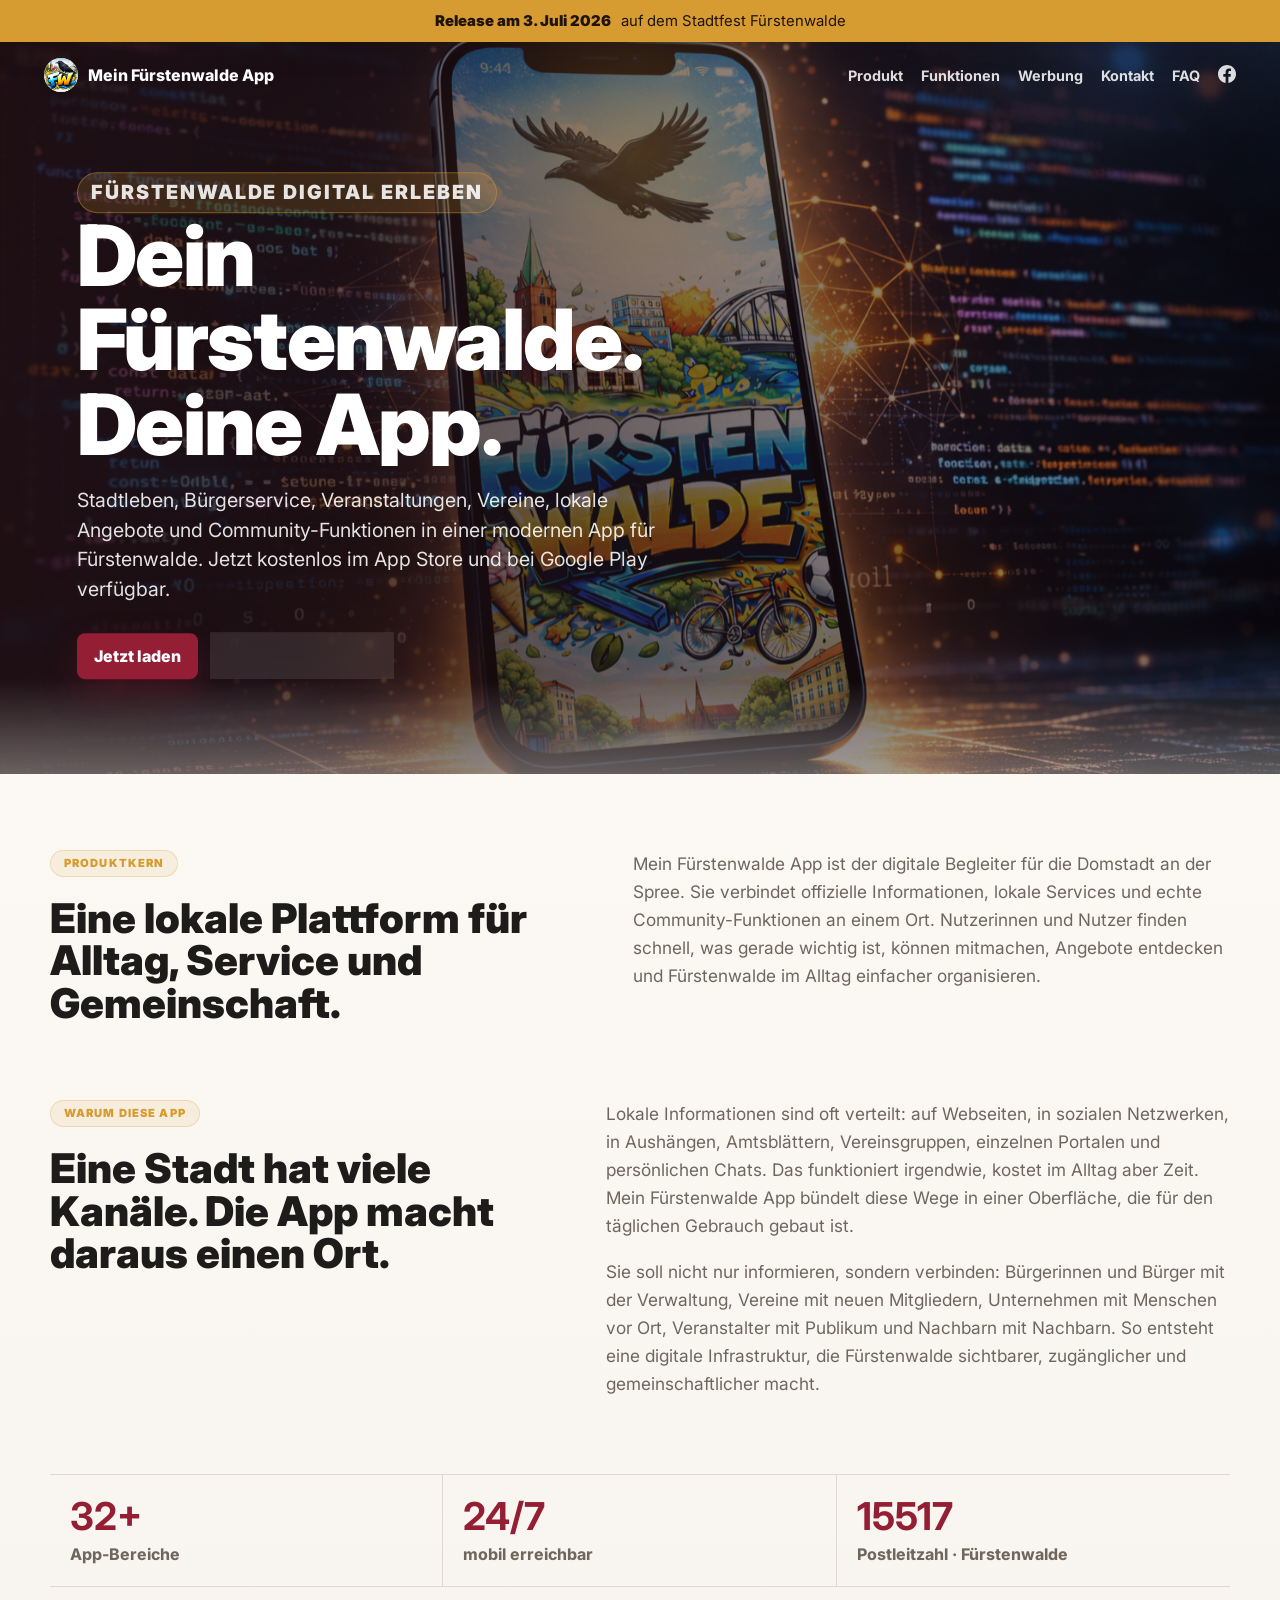
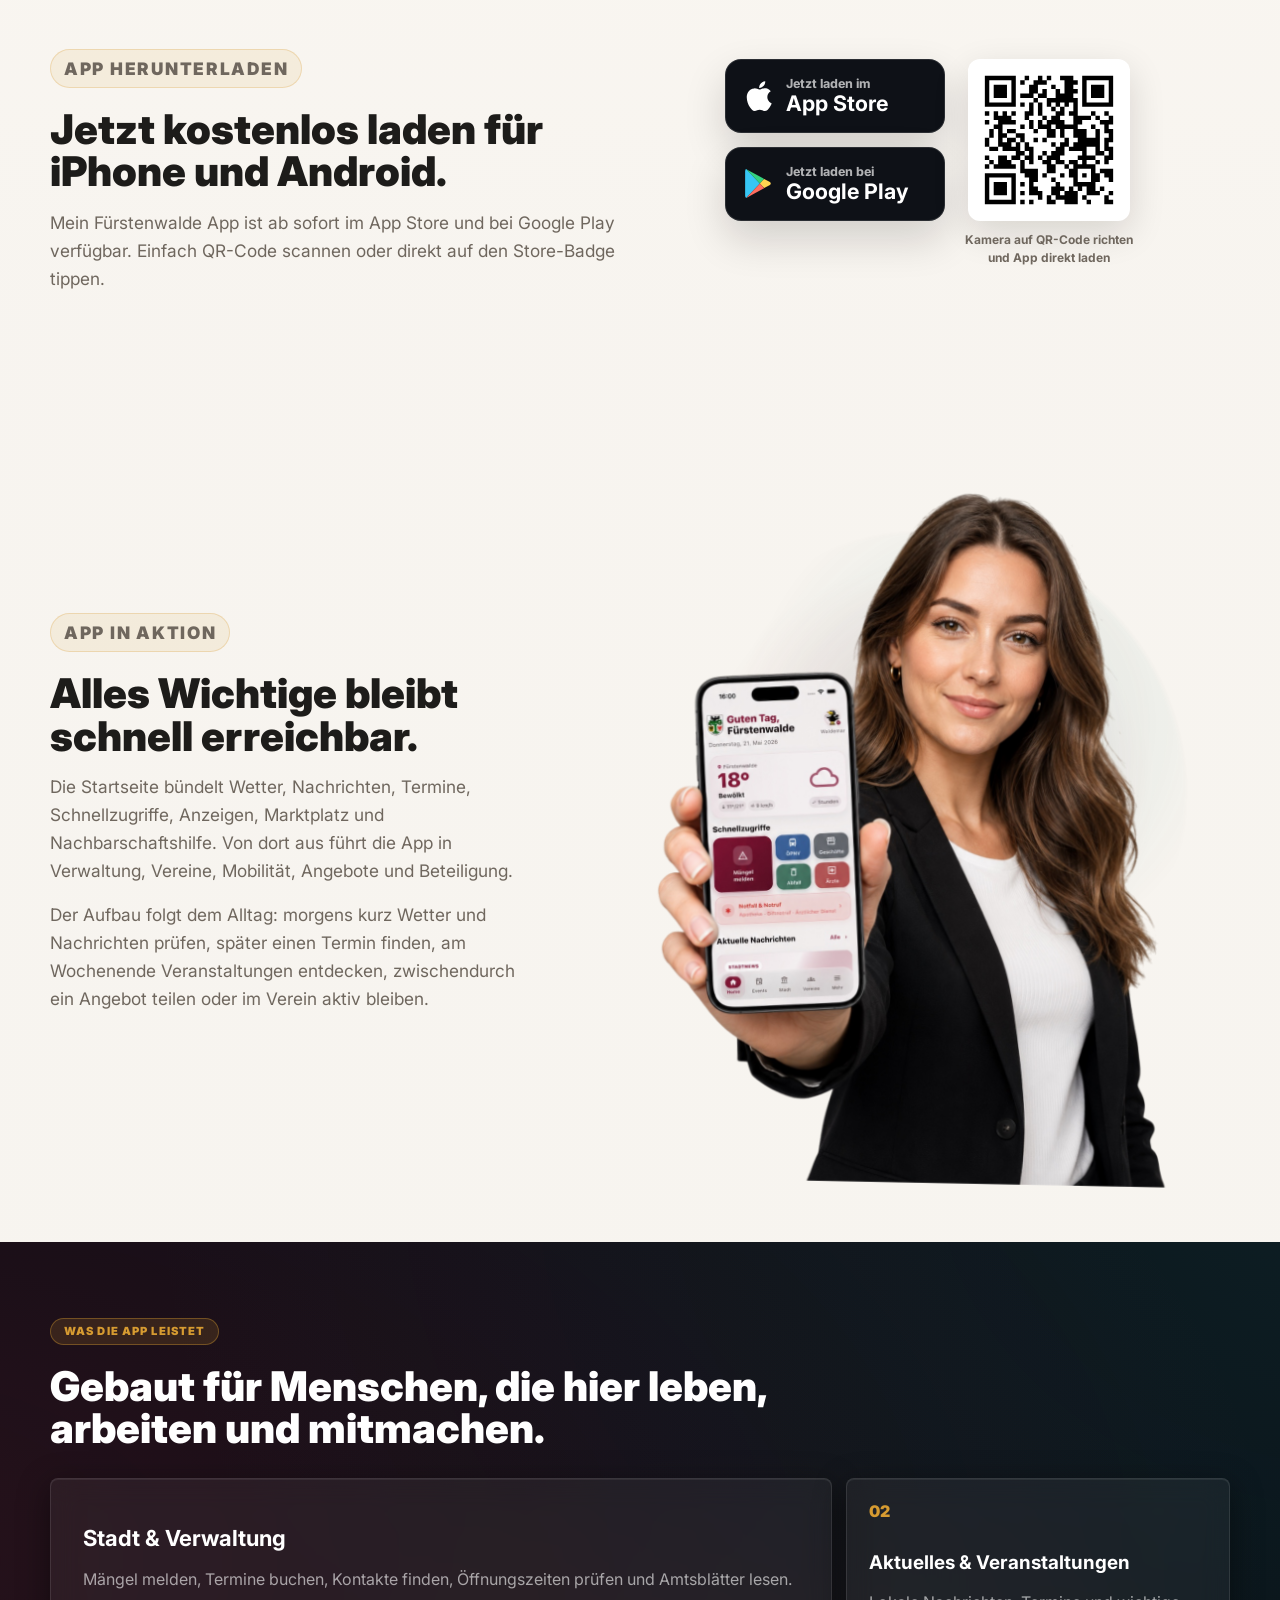
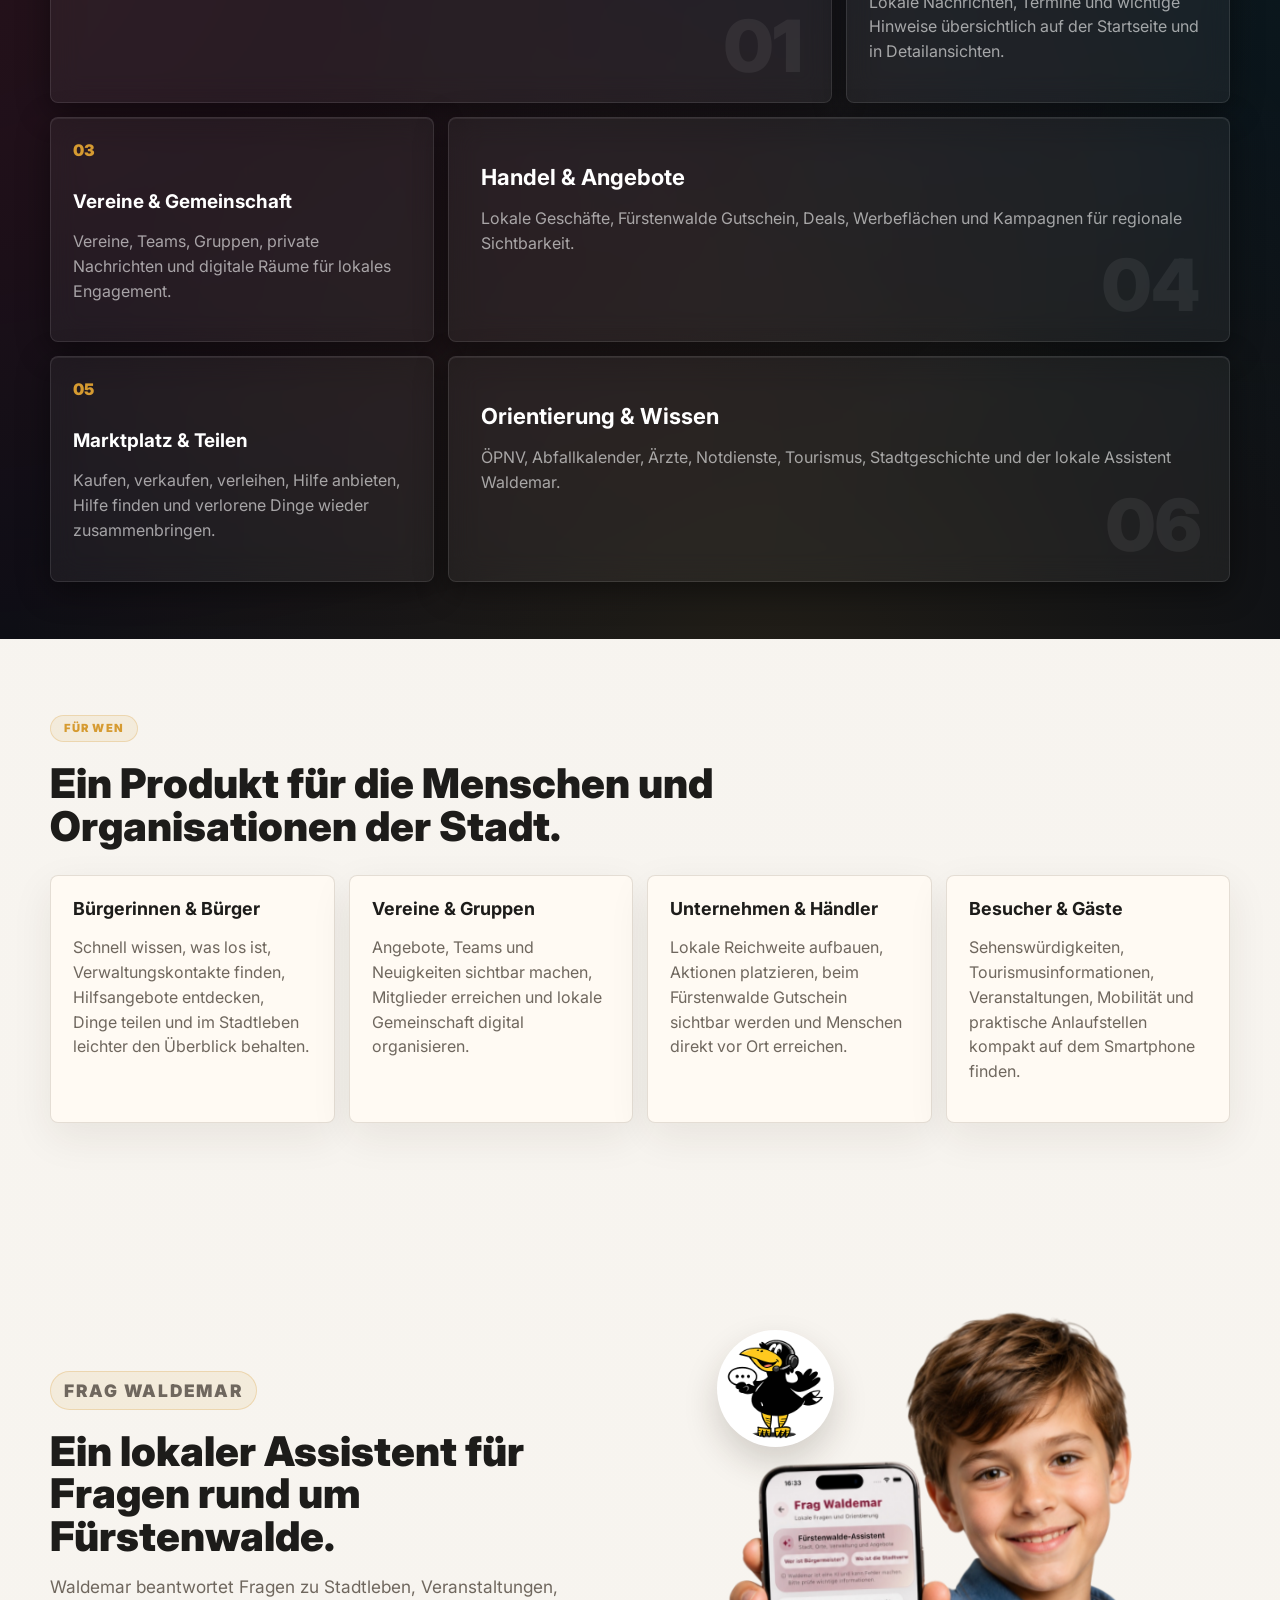
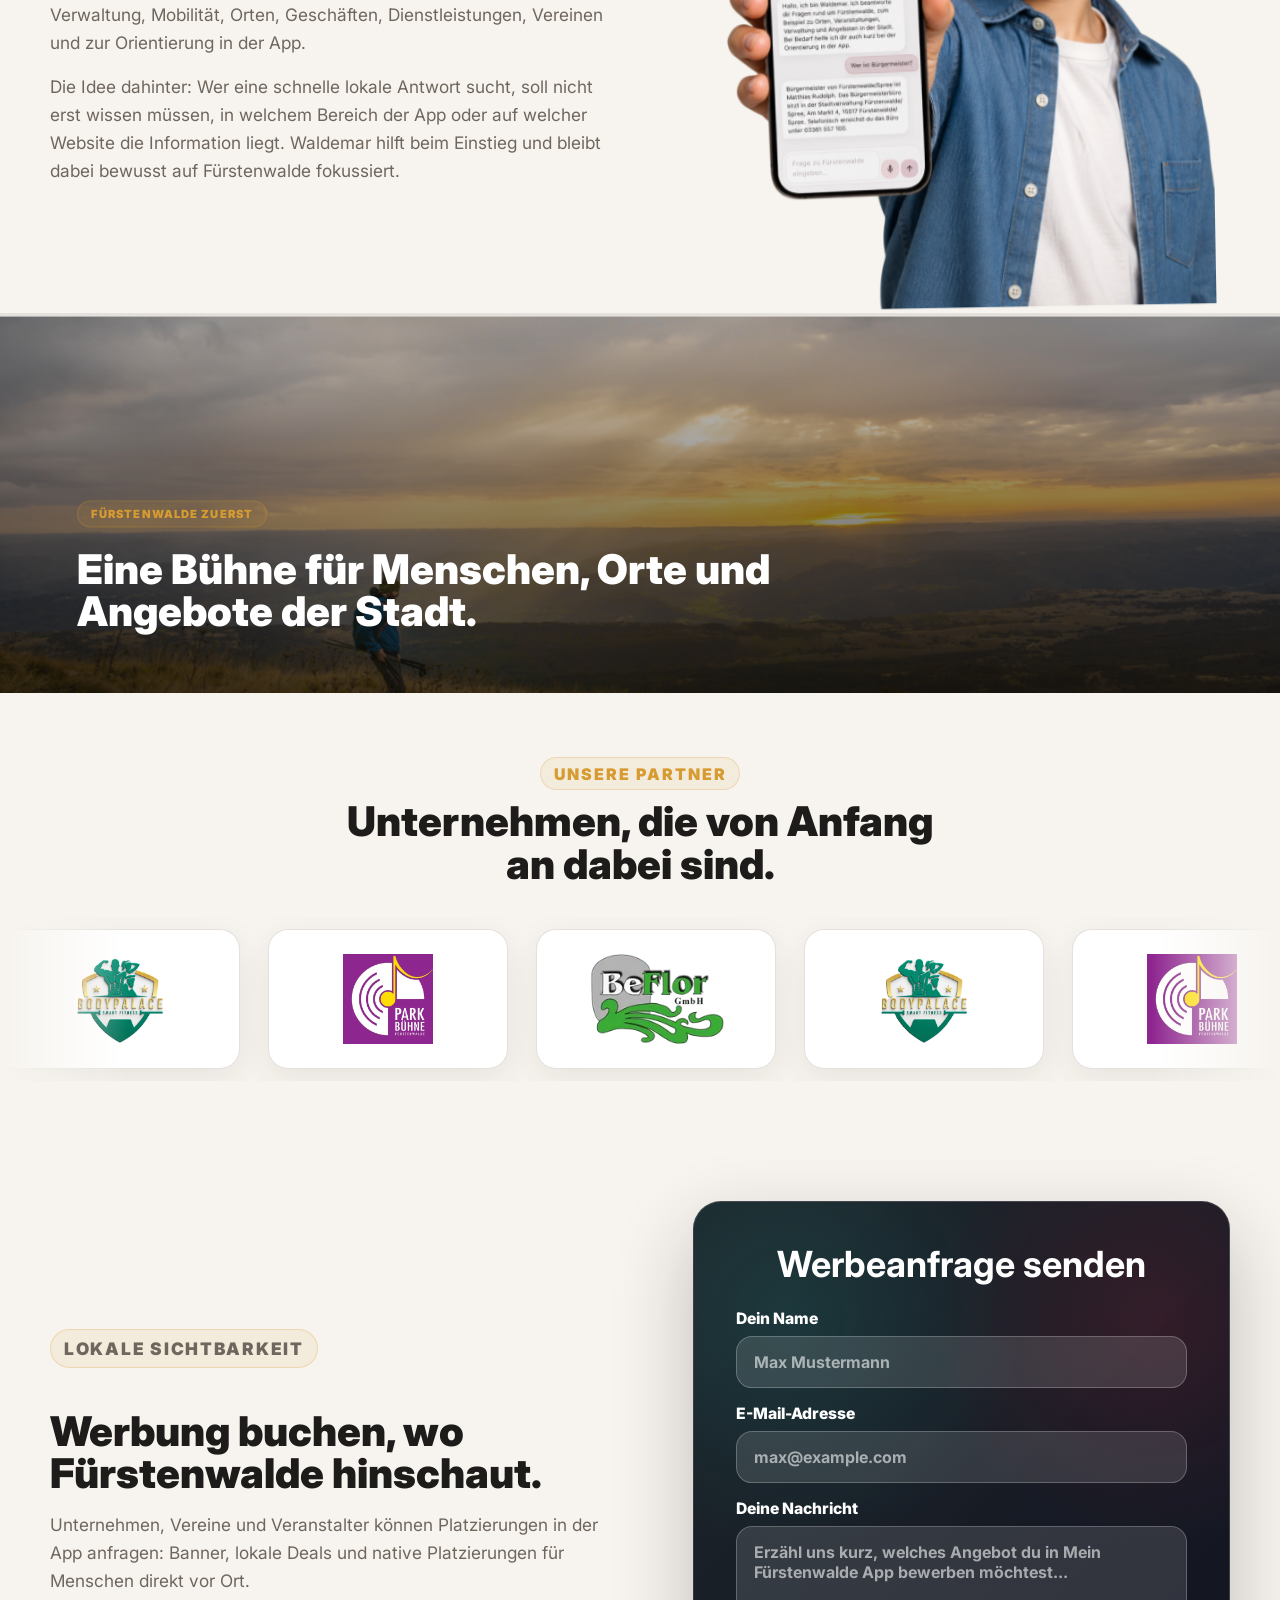
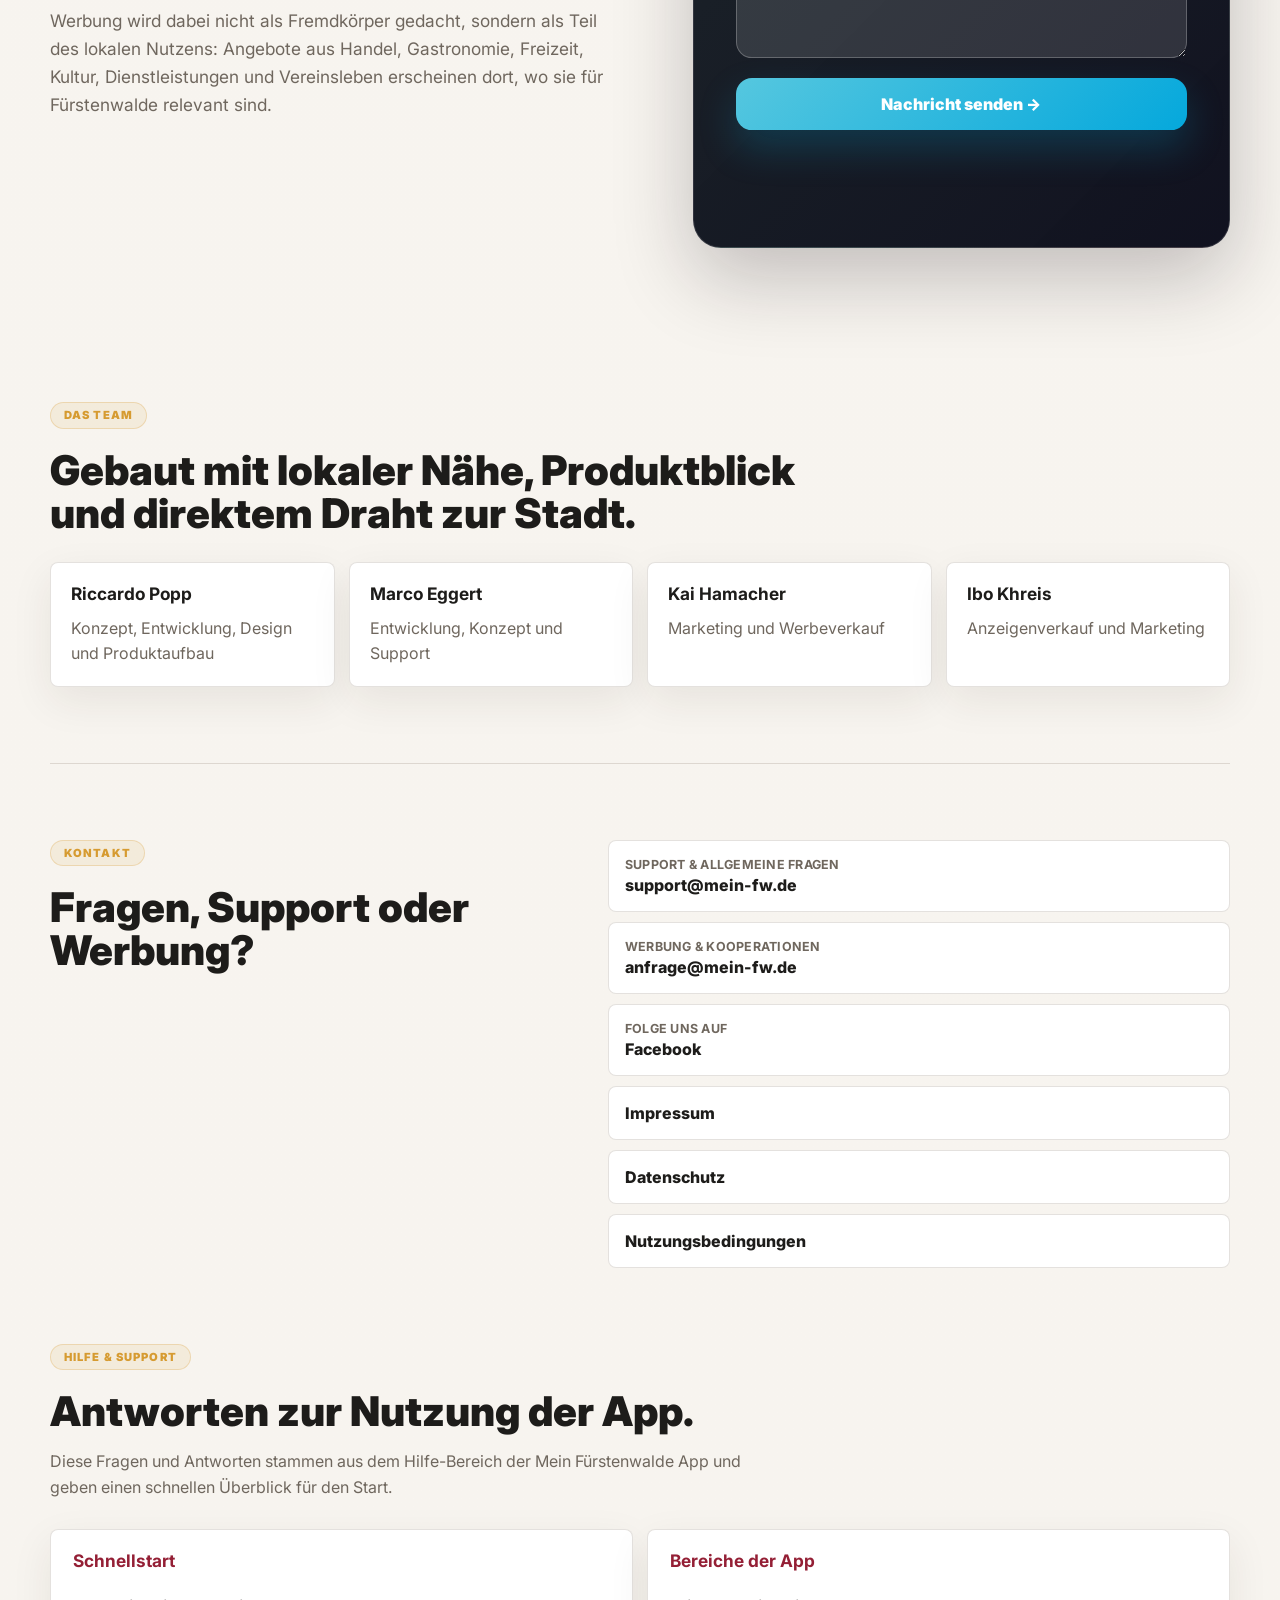
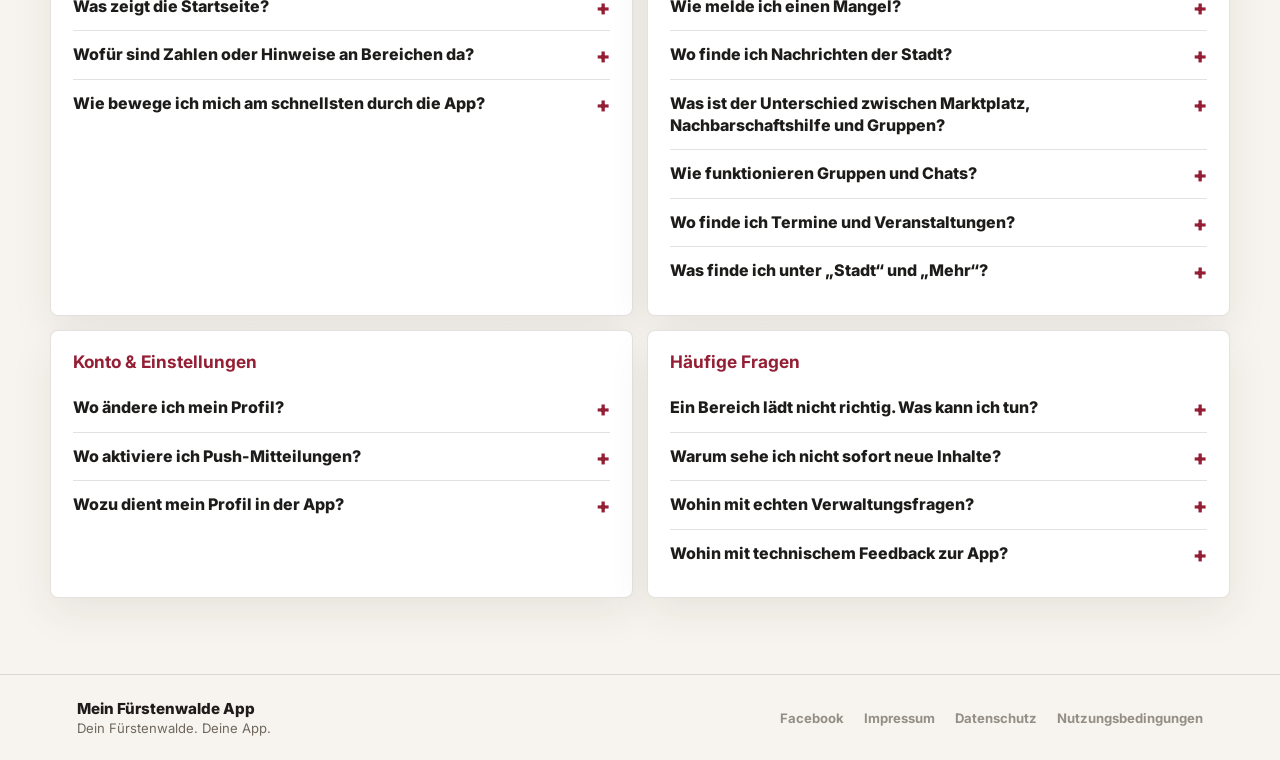
==== commit 429df427: "anpassungen design" ====
--- a/index.html
+++ b/index.html
@@ -3,25 +3,27 @@
   <head>
     <meta charset="utf-8" />
     <meta name="viewport" content="width=device-width, initial-scale=1" />
-    <meta name="description" content="Die Fürstenwalde App: Stadtleben, Bürgerservice, Vereine, Veranstaltungen und Community für Fürstenwalde/Spree – in einer modernen App für iPhone und Android." />
+    <meta name="description" content="Mein Fürstenwalde App: Stadtleben, Bürgerservice, Vereine, Veranstaltungen und Community für Fürstenwalde/Spree – in einer modernen App für iPhone und Android." />
     <meta name="theme-color" content="#d69b31" />
-    <meta name="application-name" content="Fürstenwalde App" />
+    <meta name="application-name" content="Mein Fürstenwalde App" />
     <meta name="geo.region" content="DE-BB" />
     <meta name="geo.placename" content="Fürstenwalde/Spree" />
     <meta name="geo.position" content="52.3588;14.0619" />
     <meta name="ICBM" content="52.3588, 14.0619" />
-    <title>Fürstenwalde App | Dein Fürstenwalde. Deine App.</title>
-    <link rel="canonical" href="https://fuerstenwalde.riccardopopp.de/" />
+    <title>Mein Fürstenwalde App | Dein Fürstenwalde. Deine App.</title>
+    <link rel="canonical" href="https://mein-fw.de/" />
     <meta property="og:type" content="website" />
-    <meta property="og:url" content="https://fuerstenwalde.riccardopopp.de/" />
-    <meta property="og:title" content="Fürstenwalde App | Dein Fürstenwalde. Deine App." />
-    <meta property="og:description" content="Die Fürstenwalde App: Stadtleben, Bürgerservice, Vereine, Veranstaltungen und Community für Fürstenwalde/Spree – in einer modernen App für iPhone und Android." />
-    <meta property="og:image" content="https://fuerstenwalde.riccardopopp.de/assets/city-hero.png" />
+    <meta property="og:url" content="https://mein-fw.de/" />
+    <meta property="og:title" content="Mein Fürstenwalde App | Dein Fürstenwalde. Deine App." />
+    <meta property="og:description" content="Mein Fürstenwalde App: Stadtleben, Bürgerservice, Vereine, Veranstaltungen und Community für Fürstenwalde/Spree – in einer modernen App für iPhone und Android." />
+    <meta property="og:image" content="https://mein-fw.de/assets/city-hero.png" />
     <meta property="og:locale" content="de_DE" />
     <meta name="twitter:card" content="summary_large_image" />
-    <meta name="twitter:title" content="Fürstenwalde App | Dein Fürstenwalde. Deine App." />
-    <meta name="twitter:description" content="Die Fürstenwalde App: Stadtleben, Bürgerservice, Vereine, Veranstaltungen und Community für Fürstenwalde/Spree – in einer modernen App für iPhone und Android." />
-    <meta name="twitter:image" content="https://fuerstenwalde.riccardopopp.de/assets/city-hero.png" />
+    <meta name="twitter:title" content="Mein Fürstenwalde App | Dein Fürstenwalde. Deine App." />
+    <meta name="twitter:description" content="Mein Fürstenwalde App: Stadtleben, Bürgerservice, Vereine, Veranstaltungen und Community für Fürstenwalde/Spree – in einer modernen App für iPhone und Android." />
+    <meta name="twitter:image" content="https://mein-fw.de/assets/city-hero.png" />
+    <link rel="icon" type="image/png" sizes="16x16" href="assets/icon-16.png" />
+    <link rel="icon" type="image/png" sizes="32x32" href="assets/icon-32.png" />
     <link rel="icon" type="image/png" sizes="512x512" href="assets/icon-512.png" />
     <link rel="apple-touch-icon" href="assets/icon-512.png" />
     <script type="application/ld+json">
@@ -30,19 +32,19 @@
       "@graph": [
         {
           "@type": "WebSite",
-          "@id": "https://fuerstenwalde.riccardopopp.de/#website",
-          "url": "https://fuerstenwalde.riccardopopp.de/",
-          "name": "Fürstenwalde App",
+          "@id": "https://mein-fw.de/#website",
+          "url": "https://mein-fw.de/",
+          "name": "Mein Fürstenwalde App",
           "description": "Dein Fürstenwalde. Deine App.",
           "inLanguage": "de",
-          "publisher": { "@id": "https://fuerstenwalde.riccardopopp.de/#organization" }
+          "publisher": { "@id": "https://mein-fw.de/#organization" }
         },
         {
           "@type": "Organization",
-          "@id": "https://fuerstenwalde.riccardopopp.de/#organization",
-          "name": "Fürstenwalde App",
-          "url": "https://fuerstenwalde.riccardopopp.de/",
-          "email": "anfrage@riccardopopp.de",
+          "@id": "https://mein-fw.de/#organization",
+          "name": "Mein Fürstenwalde App",
+          "url": "https://mein-fw.de/",
+          "email": "anfrage@mein-fw.de",
           "address": {
             "@type": "PostalAddress",
             "addressLocality": "Fürstenwalde/Spree",
@@ -66,23 +68,23 @@
         },
         {
           "@type": "MobileApplication",
-          "@id": "https://fuerstenwalde.riccardopopp.de/#app",
-          "name": "Fürstenwalde App",
-          "description": "Die Fürstenwalde App bündelt Stadtleben, Bürgerservice, Veranstaltungen, Vereine, lokale Angebote und Community-Funktionen in einer Plattform für Fürstenwalde/Spree.",
+          "@id": "https://mein-fw.de/#app",
+          "name": "Mein Fürstenwalde App",
+          "description": "Mein Fürstenwalde App bündelt Stadtleben, Bürgerservice, Veranstaltungen, Vereine, lokale Angebote und Community-Funktionen in einer Plattform für Fürstenwalde/Spree.",
           "operatingSystem": ["Android", "iOS"],
           "applicationCategory": "LifestyleApplication",
           "inLanguage": "de",
-          "author": { "@id": "https://fuerstenwalde.riccardopopp.de/#organization" },
+          "author": { "@id": "https://mein-fw.de/#organization" },
           "offers": {
             "@type": "Offer",
             "price": "0",
             "priceCurrency": "EUR",
-            "availability": "https://schema.org/PreOrder"
+            "availability": "https://schema.org/OnlineOnly"
           }
         },
         {
           "@type": "FAQPage",
-          "@id": "https://fuerstenwalde.riccardopopp.de/#faq",
+          "@id": "https://mein-fw.de/#faq",
           "mainEntity": [
             {
               "@type": "Question",
@@ -142,9 +144,9 @@
     </div>
 
     <header class="site-header">
-      <a class="brand" href="#top" aria-label="Fürstenwalde App Start">
+      <a class="brand" href="#top" aria-label="Mein Fürstenwalde App Start">
         <img src="assets/icon-512.png" alt="" />
-        <span>Fürstenwalde App</span>
+        <span>Mein Fürstenwalde App</span>
       </a>
       <button class="nav-toggle" aria-label="Menü öffnen" aria-expanded="false" aria-controls="site-nav">
         <span></span>
@@ -157,6 +159,9 @@
         <a href="#werbung">Werbung</a>
         <a href="#kontakt">Kontakt</a>
         <a href="#faq">FAQ</a>
+        <a href="https://www.facebook.com/share/1Cg9nSoEU4/?mibextid=wwXIfr" target="_blank" rel="noopener noreferrer" aria-label="Facebook">
+          <svg width="18" height="18" viewBox="0 0 24 24" fill="currentColor" aria-hidden="true"><path d="M24 12.073C24 5.405 18.627 0 12 0S0 5.405 0 12.073C0 18.1 4.388 23.094 10.125 24v-8.437H7.078v-3.49h3.047V9.41c0-3.025 1.791-4.697 4.533-4.697 1.313 0 2.686.236 2.686.236v2.97h-1.513c-1.491 0-1.956.93-1.956 1.886v2.267h3.328l-.532 3.49h-2.796V24C19.612 23.094 24 18.1 24 12.073z"/></svg>
+        </a>
       </nav>
     </header>
 
@@ -170,10 +175,10 @@
           <p>
             Stadtleben, Bürgerservice, Veranstaltungen, Vereine, lokale Angebote
             und Community-Funktionen in einer modernen App für Fürstenwalde.
-            Der offizielle Release ist am 3. Juli 2026 auf dem Stadtfest.
+            Jetzt kostenlos im App Store und bei Google Play verfügbar.
           </p>
           <div class="hero-actions">
-            <a class="button primary" href="#produkt">App entdecken</a>
+            <a class="button primary" href="#stores">Jetzt laden</a>
             <a class="button secondary" href="#werbung">Werbung anfragen</a>
           </div>
         </div>
@@ -185,7 +190,7 @@
           <h2>Eine lokale Plattform für Alltag, Service und Gemeinschaft.</h2>
         </div>
         <p>
-          Die Fürstenwalde App ist der digitale Begleiter für die Domstadt an
+          Mein Fürstenwalde App ist der digitale Begleiter für die Domstadt an
           der Spree. Sie verbindet offizielle Informationen, lokale Services und
           echte Community-Funktionen an einem Ort. Nutzerinnen und Nutzer finden
           schnell, was gerade wichtig ist, können mitmachen, Angebote entdecken
@@ -194,7 +199,7 @@
       </section>
 
       <section class="story">
-        <div class="story-copy">
+        <div>
           <p class="section-kicker">Warum diese App</p>
           <h2>Eine Stadt hat viele Kanäle. Die App macht daraus einen Ort.</h2>
         </div>
@@ -203,7 +208,7 @@
             Lokale Informationen sind oft verteilt: auf Webseiten, in sozialen
             Netzwerken, in Aushängen, Amtsblättern, Vereinsgruppen, einzelnen
             Portalen und persönlichen Chats. Das funktioniert irgendwie, kostet
-            im Alltag aber Zeit. Die Fürstenwalde App bündelt diese Wege in
+            im Alltag aber Zeit. Mein Fürstenwalde App bündelt diese Wege in
             einer Oberfläche, die für den täglichen Gebrauch gebaut ist.
           </p>
           <p>
@@ -234,36 +239,33 @@
       <section class="store-release" id="stores">
         <div>
           <p class="section-kicker">App herunterladen</p>
-          <h2>Zum Release im App Store und bei Google Play.</h2>
-          <p>
-            Die Fürstenwalde App erscheint am 3. Juli 2026 für iPhone und Android.
-            Trag deine E-Mail ein und du bekommst eine kurze Nachricht, sobald die App verfügbar ist.
-          </p>
-          <form class="notify-form" data-notify-form action="./notify.php" method="post">
-            <input class="form-hp" name="website" type="text" tabindex="-1" autocomplete="off" aria-hidden="true" />
-            <div class="notify-row">
-              <label class="sr-only" for="notify-email">E-Mail-Adresse</label>
-              <input id="notify-email" name="email" type="email" placeholder="deine@email.de" autocomplete="email" required />
-              <button type="submit">Benachrichtigen</button>
-            </div>
-            <p class="form-status notify-status" data-notify-status aria-live="polite"></p>
-          </form>
-        </div>
-        <div class="store-badges" aria-label="Store Links in Vorbereitung">
-          <a class="store-badge is-disabled" href="#" aria-disabled="true">
-            <img src="assets/apple-logo.svg" alt="" />
-            <span>
-              <small>Bald verfügbar im</small>
-              <strong>App Store</strong>
-            </span>
-          </a>
-          <a class="store-badge is-disabled" href="#" aria-disabled="true">
-            <img src="assets/google-play-logo.svg" alt="" />
-            <span>
-              <small>Bald verfügbar bei</small>
-              <strong>Google Play</strong>
-            </span>
-          </a>
+          <h2>Jetzt kostenlos laden für iPhone und Android.</h2>
+          <p>
+            Mein Fürstenwalde App ist ab sofort im App Store und bei Google Play verfügbar.
+            Einfach QR-Code scannen oder direkt auf den Store-Badge tippen.
+          </p>
+        </div>
+        <div class="store-badges" aria-label="Store Links">
+          <div class="store-badges-left">
+            <a class="store-badge" href="https://apps.apple.com/app/id6775478256" target="_blank" rel="noopener noreferrer">
+              <img src="assets/apple-logo.svg" alt="" />
+              <span>
+                <small>Jetzt laden im</small>
+                <strong>App Store</strong>
+              </span>
+            </a>
+            <a class="store-badge" href="https://play.google.com/store/apps/details?id=de.riccardopopp.fuerstenwalde" target="_blank" rel="noopener noreferrer">
+              <img src="assets/google-play-logo.svg" alt="" />
+              <span>
+                <small>Jetzt laden bei</small>
+                <strong>Google Play</strong>
+              </span>
+            </a>
+          </div>
+          <div class="store-qr">
+            <img src="assets/qr-app.svg" alt="QR-Code zum Download der Mein Fürstenwalde App" />
+            <p>Kamera auf QR-Code richten<br />und App direkt laden</p>
+          </div>
         </div>
       </section>
 
@@ -285,11 +287,12 @@
           </p>
         </div>
         <div class="showcase-highlight">
-          <img class="showcase-home-person" src="assets/michi-app.png" alt="Home Screen der Fürstenwalde App auf einem Smartphone" width="1122" height="1402" loading="lazy" />
+          <img class="showcase-home-person" src="assets/michi-app.png" alt="Home Screen Mein Fürstenwalde App auf einem Smartphone" width="1122" height="1402" loading="lazy" />
         </div>
       </section>
 
       <section class="features" id="funktionen">
+        <div class="features-inner">
         <div class="section-heading">
           <p class="section-kicker">Was die App leistet</p>
           <h2>Gebaut für Menschen, die hier leben, arbeiten und mitmachen.</h2>
@@ -326,6 +329,7 @@
             <p>ÖPNV, Abfallkalender, Ärzte, Notdienste, Tourismus, Stadtgeschichte und der lokale Assistent Waldemar.</p>
           </article>
         </div>
+        </div><!-- /features-inner -->
       </section>
 
       <section class="audiences">
@@ -395,6 +399,29 @@
         <div>
           <p class="section-kicker">Fürstenwalde zuerst</p>
           <h2>Eine Bühne für Menschen, Orte und Angebote der Stadt.</h2>
+        </div>
+      </section>
+
+      <section class="partners" aria-label="Unsere Partner">
+        <div class="partners-heading">
+          <p class="section-kicker">Unsere Partner</p>
+          <h2>Unternehmen, die von Anfang an dabei sind.</h2>
+        </div>
+        <div class="partners-track-wrap">
+          <div class="partners-track">
+            <a class="partner-logo" href="https://www.body-palace.de/" target="_blank" rel="noopener noreferrer"><img src="assets/partner-bodypalace.png" alt="Bodypalace Smart Fitness" /></a>
+            <a class="partner-logo" href="https://www.parkbuehne-fuerstenwalde.de" target="_blank" rel="noopener noreferrer"><img src="assets/partner-parkbuehne.webp" alt="Parkbühne Fürstenwalde" /></a>
+            <a class="partner-logo" href="https://www.beflor.de/" target="_blank" rel="noopener noreferrer"><img src="assets/partner-beflor.webp" alt="Beflor Holz-Bestatter Fürstenwalde" /></a>
+            <a class="partner-logo" href="https://www.body-palace.de/" target="_blank" rel="noopener noreferrer" aria-hidden="true" tabindex="-1"><img src="assets/partner-bodypalace.png" alt="" /></a>
+            <a class="partner-logo" href="https://www.parkbuehne-fuerstenwalde.de" target="_blank" rel="noopener noreferrer" aria-hidden="true" tabindex="-1"><img src="assets/partner-parkbuehne.webp" alt="" /></a>
+            <a class="partner-logo" href="https://www.beflor.de/" target="_blank" rel="noopener noreferrer" aria-hidden="true" tabindex="-1"><img src="assets/partner-beflor.webp" alt="" /></a>
+            <a class="partner-logo" href="https://www.body-palace.de/" target="_blank" rel="noopener noreferrer" aria-hidden="true" tabindex="-1"><img src="assets/partner-bodypalace.png" alt="" /></a>
+            <a class="partner-logo" href="https://www.parkbuehne-fuerstenwalde.de" target="_blank" rel="noopener noreferrer" aria-hidden="true" tabindex="-1"><img src="assets/partner-parkbuehne.webp" alt="" /></a>
+            <a class="partner-logo" href="https://www.beflor.de/" target="_blank" rel="noopener noreferrer" aria-hidden="true" tabindex="-1"><img src="assets/partner-beflor.webp" alt="" /></a>
+            <a class="partner-logo" href="https://www.body-palace.de/" target="_blank" rel="noopener noreferrer" aria-hidden="true" tabindex="-1"><img src="assets/partner-bodypalace.png" alt="" /></a>
+            <a class="partner-logo" href="https://www.parkbuehne-fuerstenwalde.de" target="_blank" rel="noopener noreferrer" aria-hidden="true" tabindex="-1"><img src="assets/partner-parkbuehne.webp" alt="" /></a>
+            <a class="partner-logo" href="https://www.beflor.de/" target="_blank" rel="noopener noreferrer" aria-hidden="true" tabindex="-1"><img src="assets/partner-beflor.webp" alt="" /></a>
+          </div>
         </div>
       </section>
 
@@ -429,7 +456,7 @@
             <span>Deine Nachricht</span>
             <textarea
               name="message"
-              placeholder="Erzähl uns kurz, welches Angebot du in der Fürstenwalde App bewerben möchtest..."
+              placeholder="Erzähl uns kurz, welches Angebot du in Mein Fürstenwalde App bewerben möchtest..."
               required
             ></textarea>
           </label>
@@ -457,13 +484,17 @@
           <h2>Fragen, Support oder Werbung?</h2>
         </div>
         <div class="contact-links">
-          <a href="mailto:support@riccardopopp.de">
+          <a href="mailto:support@mein-fw.de">
             <small>Support & allgemeine Fragen</small>
-            support@riccardopopp.de
+            support@mein-fw.de
           </a>
-          <a href="mailto:anfrage@riccardopopp.de">
+          <a href="mailto:anfrage@mein-fw.de">
             <small>Werbung & Kooperationen</small>
-            anfrage@riccardopopp.de
+            anfrage@mein-fw.de
+          </a>
+          <a href="https://www.facebook.com/share/1Cg9nSoEU4/?mibextid=wwXIfr" target="_blank" rel="noopener noreferrer">
+            <small>Folge uns auf</small>
+            Facebook
           </a>
           <a href="./impressum.html">Impressum</a>
           <a href="./datenschutz.html">Datenschutz</a>
@@ -477,7 +508,7 @@
           <h2 id="support-faq-title">Antworten zur Nutzung der App.</h2>
           <p>
             Diese Fragen und Antworten stammen aus dem Hilfe-Bereich der
-            Fürstenwalde App und geben einen schnellen Überblick für den Start.
+            Mein Fürstenwalde App und geben einen schnellen Überblick für den Start.
           </p>
         </div>
 
@@ -567,10 +598,11 @@
 
     <footer>
       <div class="footer-brand">
-        <span>Fürstenwalde App</span>
+        <span>Mein Fürstenwalde App</span>
         <span>Dein Fürstenwalde. Deine App.</span>
       </div>
       <nav class="footer-legal" aria-label="Rechtliches">
+        <a href="https://www.facebook.com/share/1Cg9nSoEU4/?mibextid=wwXIfr" target="_blank" rel="noopener noreferrer">Facebook</a>
         <a href="./impressum.html">Impressum</a>
         <a href="./datenschutz.html">Datenschutz</a>
         <a href="./nutzungsbedingungen.html">Nutzungsbedingungen</a>
--- a/styles.css
+++ b/styles.css
@@ -81,7 +81,7 @@
 }
 
 .release-banner strong {
-  font-weight: 950;
+  font-weight: 900;
 }
 
 .site-header {
@@ -100,10 +100,8 @@
 }
 
 .site-header.is-scrolled {
-  background: rgba(255, 250, 243, 0.9);
   color: var(--ink);
   box-shadow: 0 12px 35px rgba(45, 32, 20, 0.09);
-  backdrop-filter: blur(18px);
   padding-top: 12px;
   padding-bottom: 12px;
 }
@@ -215,9 +213,6 @@
 .hero-content {
   position: relative;
   z-index: 1;
-}
-
-.hero-content {
   max-width: 740px;
   animation: heroEnter 900ms cubic-bezier(0.16, 1, 0.3, 1) backwards;
   transform: translate3d(0, var(--hero-content-shift), 0);
@@ -226,12 +221,25 @@
 
 .eyebrow,
 .section-kicker {
-  margin: 0 0 12px;
+  display: inline-block;
+  margin: 0;
+  padding: 5px 13px 4px;
   color: var(--gold);
-  font-size: 0.74rem;
+  font-size: 0.7rem;
   font-weight: 900;
-  letter-spacing: 0.08em;
+  letter-spacing: 0.1em;
   text-transform: uppercase;
+  background: rgba(214, 155, 49, 0.1);
+  border: 1px solid rgba(214, 155, 49, 0.26);
+  border-radius: 100px;
+  line-height: 1.4;
+}
+
+.section-kicker + h1,
+.section-kicker + h2,
+.eyebrow + h1,
+.eyebrow + h2 {
+  margin-top: 20px;
 }
 
 .hero h1,
@@ -243,7 +251,22 @@
 
 .hero h1 {
   max-width: 740px;
-  font-size: clamp(2.85rem, 6.2vw, 4.9rem);
+  font-size: clamp(3rem, 6.6vw, 5.4rem);
+  line-height: 1;
+  letter-spacing: -0.02em;
+  color: white;
+}
+
+@supports (-webkit-background-clip: text) or (background-clip: text) {
+  .hero h1 {
+    background: linear-gradient(118deg, #ffffff 0%, #ffffff 32%, var(--gold) 52%, #ffffff 72%);
+    background-size: 280% auto;
+    -webkit-background-clip: text;
+    background-clip: text;
+    -webkit-text-fill-color: transparent;
+    color: transparent;
+    animation: heroTextShimmer 7s linear infinite;
+  }
 }
 
 .hero p {
@@ -269,7 +292,7 @@
   padding: 0 17px;
   border-radius: var(--radius);
   font-weight: 820;
-  transition: transform 180ms ease, box-shadow 180ms ease, background 180ms ease, border-color 180ms ease;
+  transition: transform 560ms cubic-bezier(0.34, 1.56, 0.64, 1), box-shadow 220ms ease, background 180ms ease, border-color 180ms ease;
 }
 
 .button:hover {
@@ -302,7 +325,6 @@
 .story,
 .store-release,
 .showcase,
-.features,
 .audiences,
 .waldemar,
 .ads,
@@ -349,103 +371,51 @@
   line-height: 1.62;
 }
 
-.notify-form {
-  margin-top: 24px;
-}
-
-.notify-row {
+.store-badges {
   display: flex;
+  align-items: flex-start;
+  gap: 20px;
+}
+
+.store-badges-left {
+  display: flex;
+  flex-direction: column;
+  gap: 14px;
+}
+
+.store-qr {
+  display: flex;
+  flex-direction: column;
+  align-items: center;
   gap: 10px;
-}
-
-.notify-row input[type="email"] {
-  flex: 1;
-  min-width: 0;
-  padding: 13px 16px;
-  border: 1px solid var(--line);
-  border-radius: var(--radius);
-  background: var(--surface-strong);
-  color: var(--ink);
-  font: inherit;
-  font-size: 0.97rem;
+  flex-shrink: 0;
+}
+
+.store-qr img {
+  width: 162px;
+  height: 162px;
+  border-radius: 12px;
+  background: white;
+  padding: 8px;
+  box-shadow: 0 12px 36px rgba(18, 14, 10, 0.14);
+}
+
+.store-qr p {
+  margin: 0;
+  color: var(--muted);
+  font-size: 0.75rem;
   font-weight: 700;
-  outline: none;
-  transition: border-color 160ms ease, box-shadow 160ms ease;
-}
-
-.notify-row input[type="email"]:focus {
-  border-color: var(--primary);
-  box-shadow: 0 0 0 4px rgba(148, 31, 53, 0.1);
-}
-
-.notify-row input[type="email"]::placeholder {
-  color: var(--muted);
-  font-weight: 500;
-}
-
-.notify-row button {
-  padding: 13px 20px;
-  border: 0;
-  border-radius: var(--radius);
-  background: var(--primary);
-  color: white;
-  font: inherit;
-  font-size: 0.97rem;
-  font-weight: 820;
-  white-space: nowrap;
-  cursor: pointer;
-  box-shadow: 0 10px 28px rgba(148, 31, 53, 0.24);
-  transition: transform 180ms ease, box-shadow 180ms ease, opacity 180ms ease;
-}
-
-.notify-row button:hover {
-  transform: translateY(-2px);
-  box-shadow: 0 16px 36px rgba(148, 31, 53, 0.3);
-}
-
-.notify-row button:disabled {
-  cursor: wait;
-  opacity: 0.7;
-}
-
-.notify-status {
-  margin-top: 10px;
-  font-size: 0.9rem;
-  font-weight: 800;
-  color: var(--muted);
-}
-
-.notify-status.is-success {
-  color: var(--green);
-}
-
-.notify-status.is-error {
-  color: var(--primary);
-}
-
-.sr-only {
-  position: absolute;
-  width: 1px;
-  height: 1px;
-  padding: 0;
-  margin: -1px;
-  overflow: hidden;
-  clip: rect(0, 0, 0, 0);
-  white-space: nowrap;
-  border: 0;
-}
-
-.store-badges {
-  display: grid;
-  gap: 14px;
+  text-align: center;
+  line-height: 1.5;
 }
 
 .store-badge {
-  min-height: 78px;
+  height: 74px;
+  width: 220px;
   display: flex;
   align-items: center;
-  gap: 16px;
-  padding: 15px 18px;
+  gap: 14px;
+  padding: 0 18px;
   color: white;
   background: #0e1117;
   border: 1px solid rgba(255, 255, 255, 0.12);
@@ -455,9 +425,10 @@
 }
 
 .store-badge img {
-  width: 34px;
-  height: 38px;
+  width: 28px;
+  height: 32px;
   object-fit: contain;
+  flex-shrink: 0;
 }
 
 .store-badge span,
@@ -476,11 +447,6 @@
   margin-top: 2px;
   font-size: 1.34rem;
   line-height: 1;
-}
-
-.store-badge.is-disabled {
-  cursor: default;
-  pointer-events: none;
 }
 
 .store-badge:hover {
@@ -604,7 +570,7 @@
 }
 
 .audiences {
-  padding-top: 0;
+  padding-top: var(--section-y);
 }
 
 .audience-grid {
@@ -622,7 +588,8 @@
   border: 1px solid var(--line);
   border-radius: var(--radius);
   box-shadow: 0 14px 42px rgba(45, 32, 20, 0.08);
-  transition: transform 220ms ease, box-shadow 220ms ease, border-color 220ms ease;
+  transition: box-shadow 220ms ease, border-color 220ms ease;
+  transform-style: preserve-3d;
 }
 
 .feature-grid article::before,
@@ -642,9 +609,8 @@
 .feature-grid article:hover,
 .audience-grid article:hover,
 .team-grid article:hover {
-  transform: translateY(-4px);
   border-color: rgba(148, 31, 53, 0.24);
-  box-shadow: 0 22px 60px rgba(45, 32, 20, 0.13);
+  box-shadow: 0 28px 70px rgba(45, 32, 20, 0.16);
 }
 
 .feature-grid article:hover::before,
@@ -1430,6 +1396,30 @@
 }
 
 @media (max-width: 640px) {
+  .store-badges {
+    flex-direction: column;
+    align-items: flex-start;
+  }
+
+  .store-badges-left {
+    width: 100%;
+  }
+
+  .store-badge {
+    width: 100%;
+  }
+
+  .store-qr {
+    flex-direction: row;
+    align-items: center;
+    gap: 16px;
+  }
+
+  .store-qr img {
+    width: 90px;
+    height: 90px;
+  }
+
   .site-header {
     padding: 13px 16px;
     top: 54px;
@@ -1463,7 +1453,6 @@
   .story,
   .store-release,
   .showcase,
-  .features,
   .audiences,
   .waldemar,
   .ads,
@@ -1474,6 +1463,10 @@
     width: min(100% - 28px, var(--max));
   }
 
+  .features-inner {
+    width: min(100% - 28px, var(--max));
+  }
+
   .proof-strip,
   .feature-grid,
   .audience-grid,
@@ -1486,7 +1479,6 @@
   .story,
   .store-release,
   .showcase,
-  .features,
   .audiences,
   .waldemar,
   .ads,
@@ -1547,14 +1539,6 @@
     padding: 42px 18px;
   }
 
-  .notify-row {
-    flex-direction: column;
-  }
-
-  .notify-row button {
-    width: 100%;
-  }
-
   footer {
     flex-direction: column;
     align-items: flex-start;
@@ -1567,6 +1551,283 @@
     gap: 14px;
   }
 }
+
+.partners {
+  padding: var(--section-y-tight) 0;
+}
+
+.partners-heading {
+  width: min(var(--max), calc(100% - 40px));
+  margin: 0 auto 32px;
+  text-align: center;
+}
+
+.partners-heading .section-kicker {
+  margin-bottom: 10px;
+  font-size: 1rem;
+  letter-spacing: 0.12em;
+}
+
+.partners-heading h2 {
+  max-width: 640px;
+  margin: 0 auto;
+}
+
+.partners-track-wrap {
+  overflow: hidden;
+  padding: 12px 0;
+  mask-image: linear-gradient(90deg, transparent, black 10%, black 90%, transparent);
+  -webkit-mask-image: linear-gradient(90deg, transparent, black 10%, black 90%, transparent);
+}
+
+.partners-track {
+  display: flex;
+  align-items: center;
+  width: max-content;
+  animation: partnerScroll 28s linear infinite;
+}
+
+.partners-track:hover {
+  animation-play-state: paused;
+}
+
+.partner-logo {
+  display: flex;
+  align-items: center;
+  justify-content: center;
+  width: 240px;
+  height: 140px;
+  padding: 22px 28px;
+  margin-right: 28px;
+  background: var(--surface-strong);
+  border: 1px solid var(--line);
+  border-radius: 20px;
+  box-shadow: 0 12px 36px rgba(45, 32, 20, 0.08);
+  transition: transform 220ms ease, box-shadow 220ms ease, border-color 220ms ease;
+  flex-shrink: 0;
+}
+
+.partner-logo:hover {
+  transform: translateY(-5px);
+  border-color: rgba(148, 31, 53, 0.2);
+  box-shadow: 0 24px 56px rgba(45, 32, 20, 0.14);
+}
+
+.partner-logo img {
+  height: 90px;
+  width: auto;
+  max-width: 190px;
+  object-fit: contain;
+  transition: transform 220ms ease;
+}
+
+.partner-logo:hover img {
+  transform: scale(1.04);
+}
+
+@keyframes partnerScroll {
+  from { transform: translateX(0); }
+  to   { transform: translateX(-25%); }
+}
+
+@media (max-width: 640px) {
+  .partner-logo {
+    width: 180px;
+    height: 110px;
+    padding: 16px 20px;
+  }
+
+  .partner-logo img {
+    height: 68px;
+    max-width: 140px;
+  }
+}
+
+/* Hero eyebrow pill — stärker auf dunklem Hintergrund */
+.hero .eyebrow {
+  background: rgba(214, 155, 49, 0.18);
+  border-color: rgba(214, 155, 49, 0.45);
+}
+
+/* ─── Apple Design Upgrades ─────────────────────────────────── */
+
+@keyframes heroTextShimmer {
+  from { background-position: 200% center; }
+  to   { background-position: -80% center; }
+}
+
+/* Bento grid */
+.feature-grid article:nth-child(1),
+.feature-grid article:nth-child(4),
+.feature-grid article:nth-child(6) {
+  grid-column: span 2;
+  padding: 30px 32px;
+  min-height: 220px;
+}
+
+.feature-grid article:nth-child(1) {
+  background: linear-gradient(135deg, var(--surface-strong) 55%, rgba(214, 155, 49, 0.06));
+}
+
+.feature-grid article:nth-child(1) h3,
+.feature-grid article:nth-child(4) h3,
+.feature-grid article:nth-child(6) h3 {
+  font-size: 1.38rem;
+  margin-top: 16px;
+}
+
+.feature-grid article:nth-child(1) > span,
+.feature-grid article:nth-child(4) > span,
+.feature-grid article:nth-child(6) > span {
+  font-size: 4.5rem;
+  font-weight: 900;
+  line-height: 1;
+  color: var(--primary);
+  opacity: 0.1;
+  position: absolute;
+  right: 28px;
+  bottom: 20px;
+  pointer-events: none;
+  transition: opacity 220ms ease;
+}
+
+.feature-grid article:nth-child(1):hover > span,
+.feature-grid article:nth-child(4):hover > span,
+.feature-grid article:nth-child(6):hover > span {
+  opacity: 0.16;
+}
+
+@media (max-width: 920px) {
+  .feature-grid article:nth-child(1),
+  .feature-grid article:nth-child(4),
+  .feature-grid article:nth-child(6) {
+    grid-column: span 1;
+  }
+}
+
+/* Button press micro-interaction */
+.button:active {
+  transform: scale(0.96) translateY(1px) !important;
+  transition-duration: 80ms !important;
+}
+
+/* Spring on store badges & partner logos */
+.store-badge {
+  transition: transform 560ms cubic-bezier(0.34, 1.56, 0.64, 1), box-shadow 220ms ease;
+}
+
+.partner-logo {
+  transition: transform 560ms cubic-bezier(0.34, 1.56, 0.64, 1), box-shadow 220ms ease, border-color 220ms ease;
+}
+
+/* ── Dark Features Section ─────────────────────────────────── */
+.features {
+  position: relative;
+  overflow: hidden;
+  background: #090d14;
+  padding: var(--section-y) 0 clamp(36px, 4.5vw, 60px);
+}
+
+.features-inner {
+  width: min(var(--max), calc(100% - 40px));
+  margin: 0 auto;
+  position: relative;
+  z-index: 1;
+}
+
+/* Animated colour mesh — more visible on dark */
+.features::before {
+  content: "";
+  position: absolute;
+  inset: -40%;
+  background:
+    radial-gradient(ellipse at 15% 40%, rgba(148, 31, 53, 0.22) 0%, transparent 52%),
+    radial-gradient(ellipse at 82% 18%, rgba(31, 111, 109, 0.18) 0%, transparent 46%),
+    radial-gradient(ellipse at 55% 82%, rgba(214, 155, 49, 0.12) 0%, transparent 42%);
+  animation: meshDrift 16s ease-in-out infinite alternate;
+  pointer-events: none;
+  z-index: 0;
+}
+
+@keyframes meshDrift {
+  from { transform: translate(0, 0) scale(1); }
+  to   { transform: translate(5%, 4%) scale(1.1); }
+}
+
+/* Section heading on dark */
+.features .section-heading {
+  position: relative;
+  z-index: 1;
+}
+
+.features .section-heading h2 {
+  color: #ffffff;
+}
+
+.features .section-kicker {
+  background: rgba(214, 155, 49, 0.15);
+  border-color: rgba(214, 155, 49, 0.38);
+  color: var(--gold);
+}
+
+/* Glassmorphism cards on dark */
+.features .feature-grid article {
+  background: rgba(255, 255, 255, 0.05);
+  border-color: rgba(255, 255, 255, 0.1);
+  box-shadow: 0 8px 32px rgba(0, 0, 0, 0.45), inset 0 1px 0 rgba(255, 255, 255, 0.07);
+  backdrop-filter: blur(14px);
+  -webkit-backdrop-filter: blur(14px);
+}
+
+.features .feature-grid article::before {
+  background: linear-gradient(135deg, rgba(255, 255, 255, 0.1), rgba(255, 255, 255, 0));
+}
+
+.features .feature-grid article:hover {
+  background: rgba(255, 255, 255, 0.09);
+  border-color: rgba(255, 255, 255, 0.18);
+  box-shadow:
+    0 20px 60px rgba(0, 0, 0, 0.55),
+    0 0 48px rgba(148, 31, 53, 0.2),
+    inset 0 1px 0 rgba(255, 255, 255, 0.12);
+}
+
+.features .feature-grid h3 {
+  color: #ffffff;
+}
+
+.features .feature-grid p {
+  color: rgba(255, 255, 255, 0.6);
+}
+
+/* Small bento number → gold on dark */
+.features .feature-grid > article > span:first-child {
+  color: var(--gold);
+}
+
+/* Watermark numbers on big bento cards → white */
+.features .feature-grid article:nth-child(1) > span,
+.features .feature-grid article:nth-child(4) > span,
+.features .feature-grid article:nth-child(6) > span {
+  color: #ffffff;
+  opacity: 0.06;
+}
+
+/* Stronger glassmorphism on scrolled header */
+.site-header.is-scrolled {
+  background: rgba(247, 244, 239, 0.78);
+  backdrop-filter: blur(32px) saturate(200%);
+  -webkit-backdrop-filter: blur(32px) saturate(200%);
+}
+
+@media (max-width: 640px) {
+  .features {
+    padding-top: 52px;
+    padding-bottom: 40px;
+  }
+}
+
+/* ─────────────────────────────────────────────────────────── */
 
 @media (prefers-reduced-motion: reduce) {
   *,
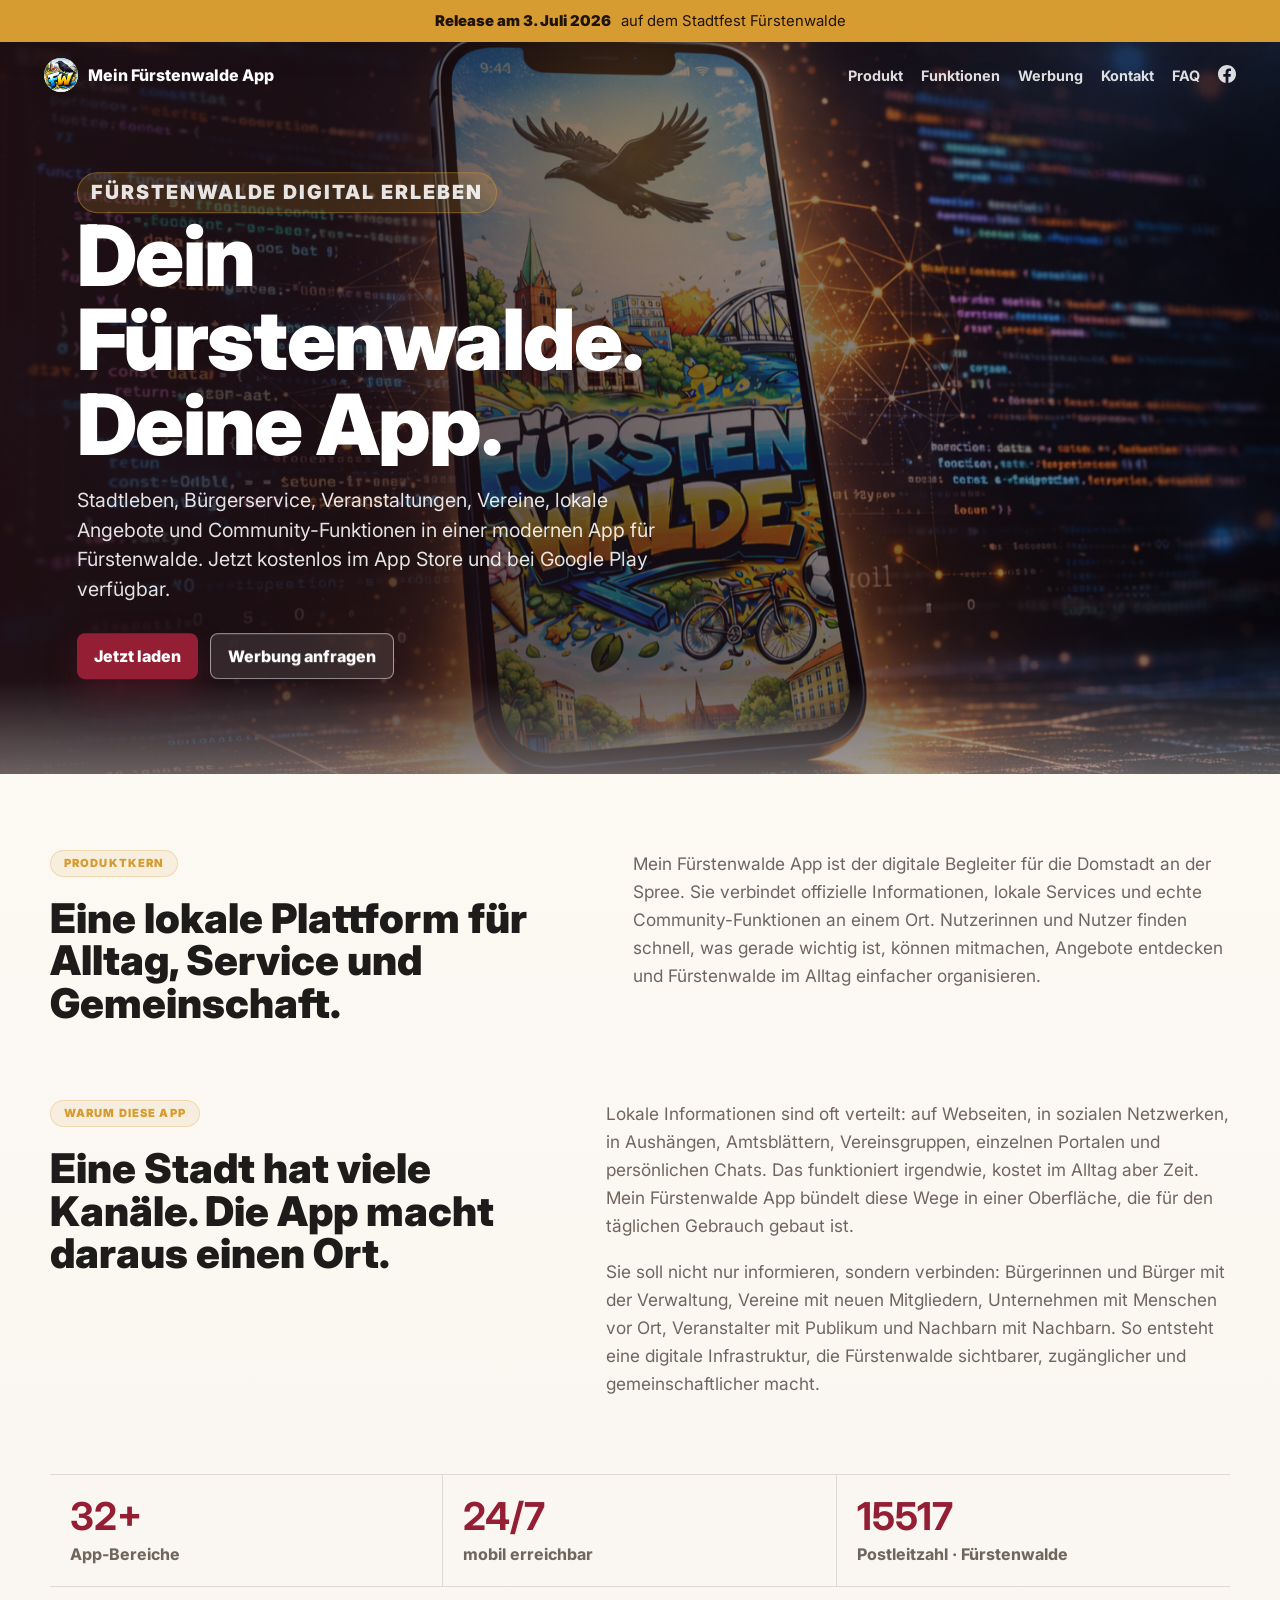
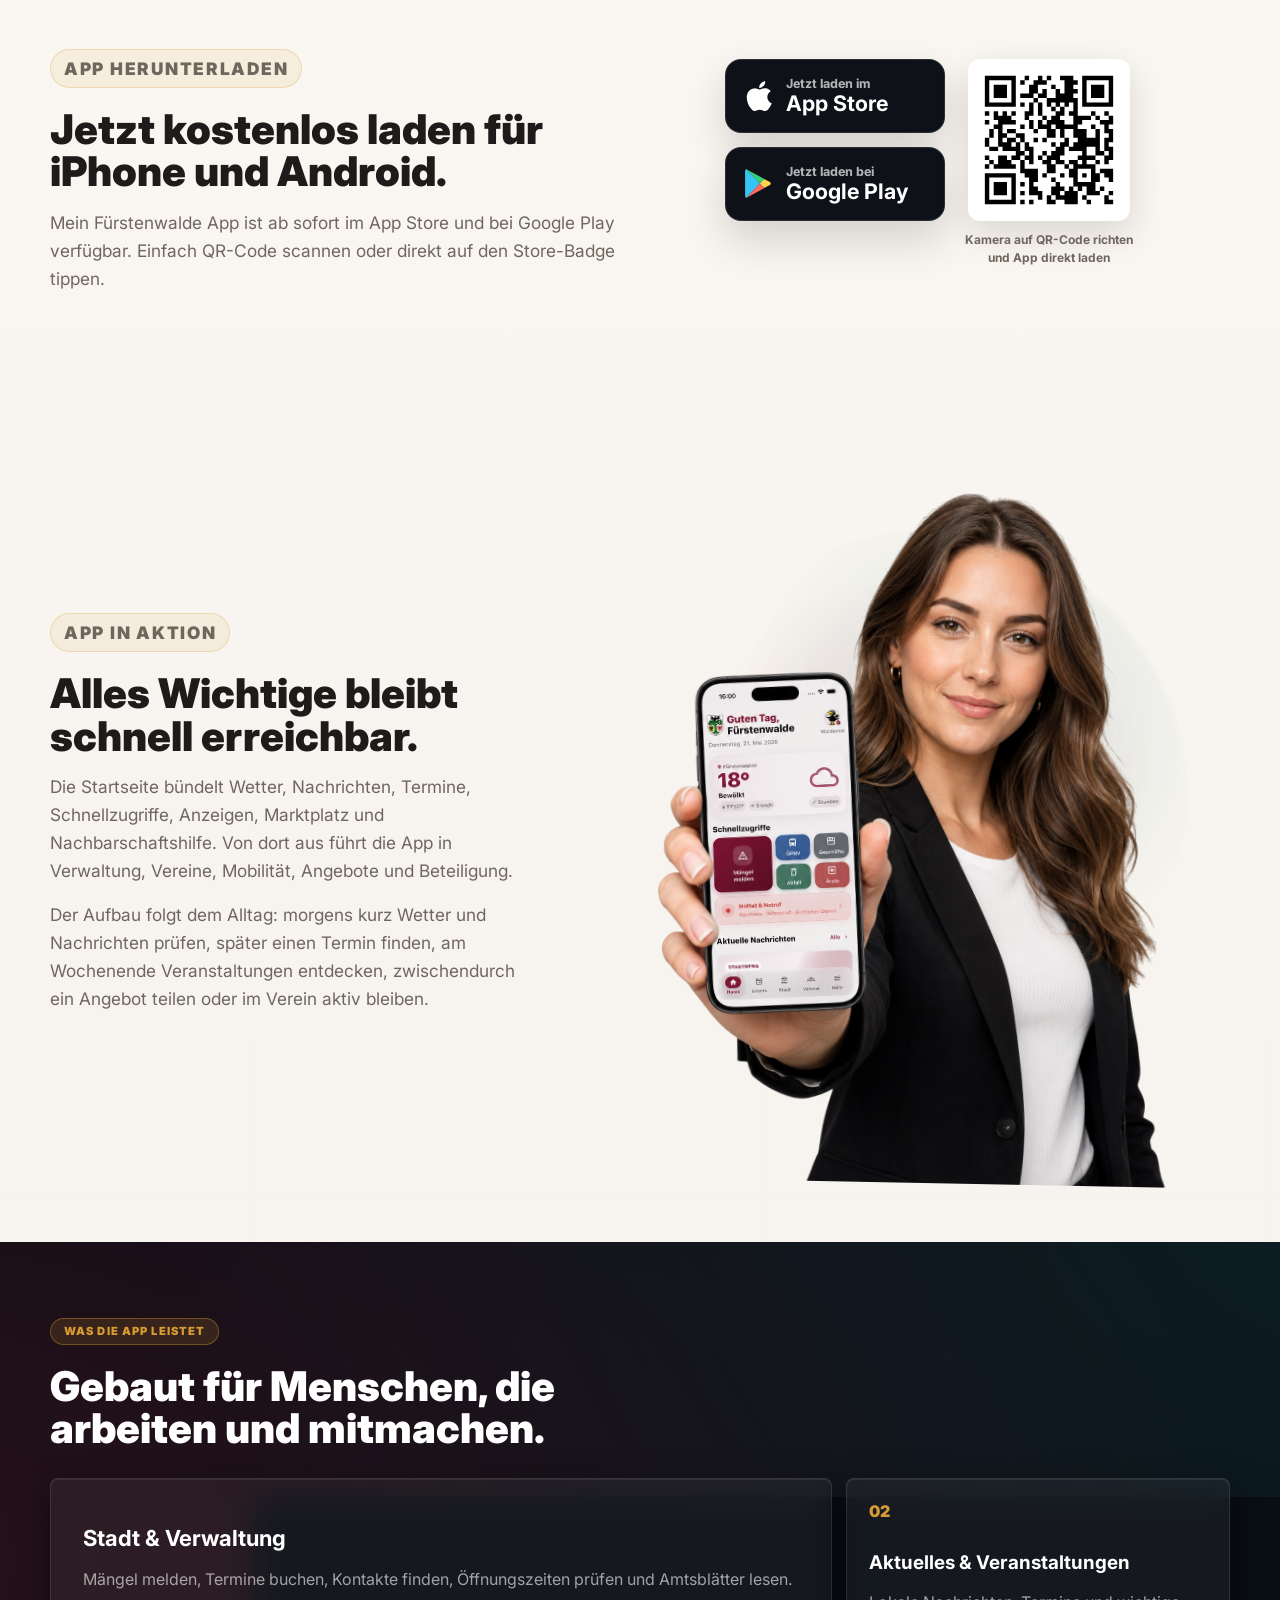
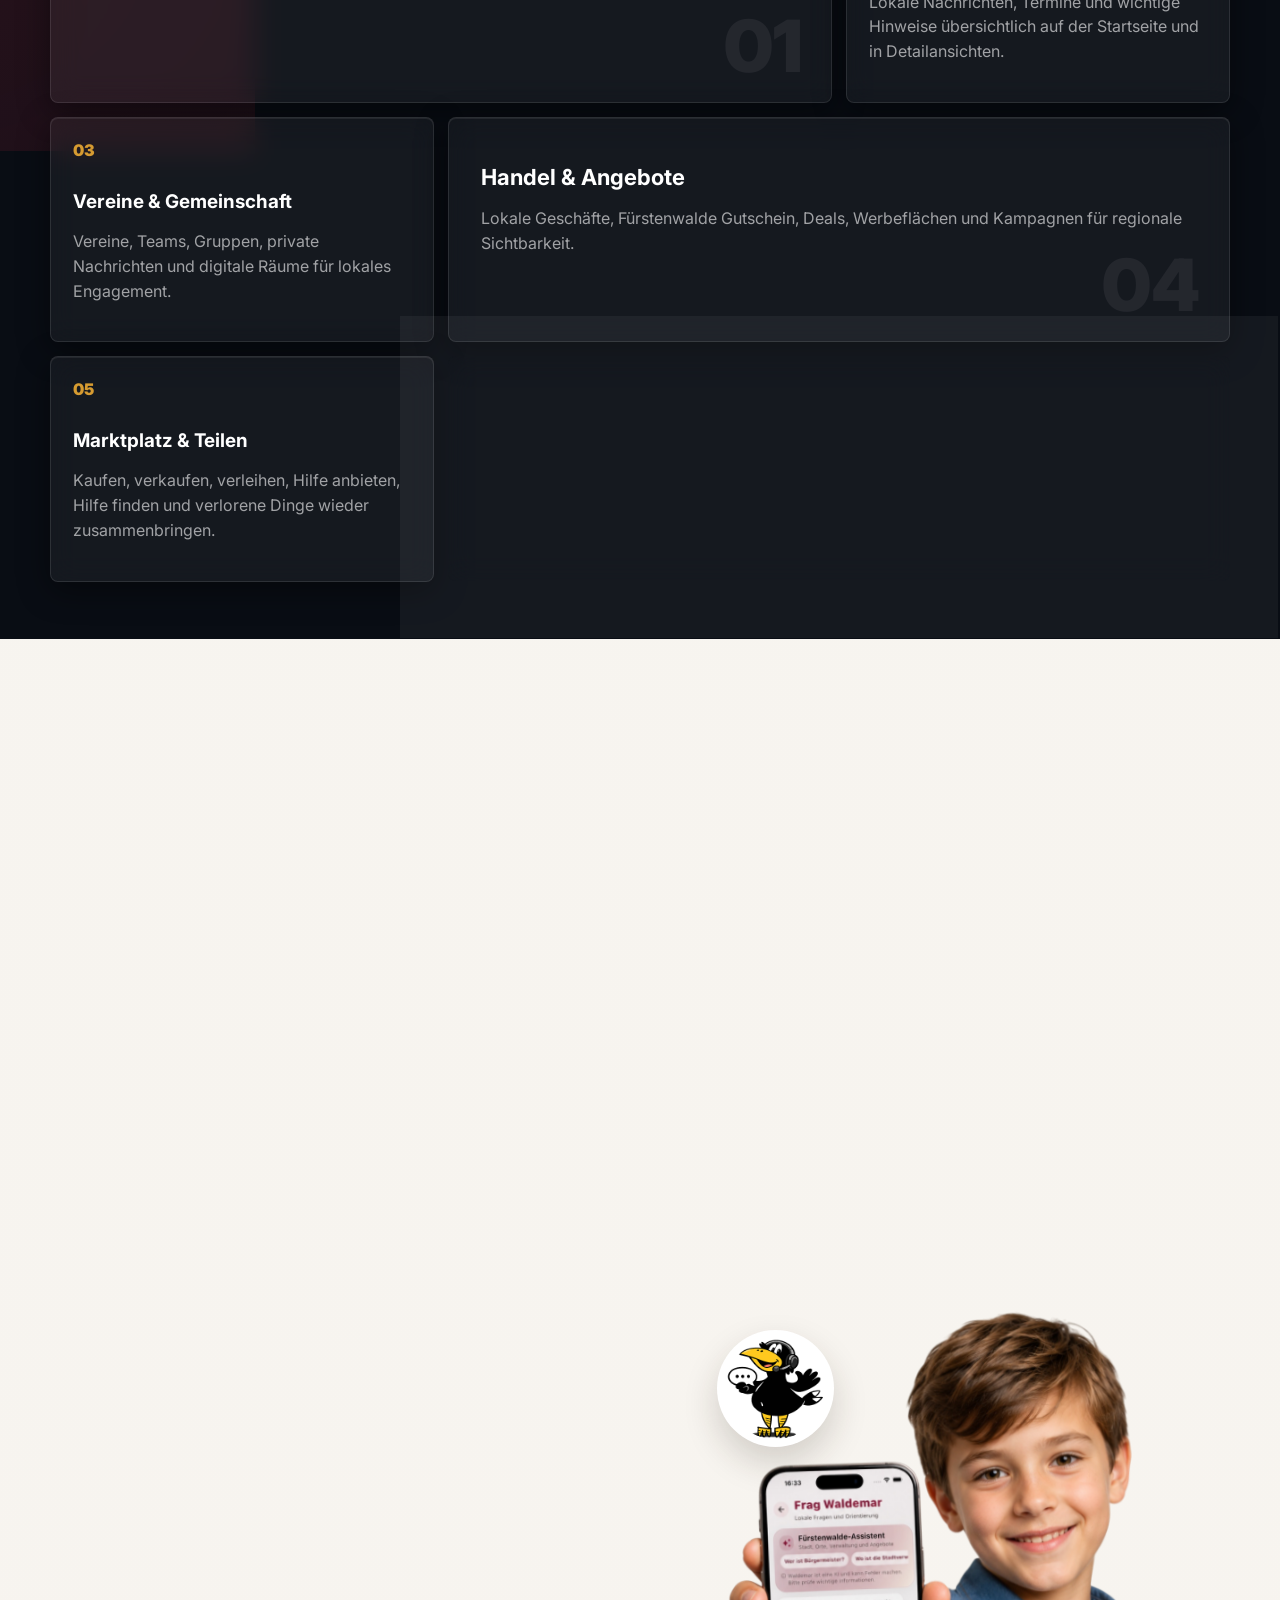
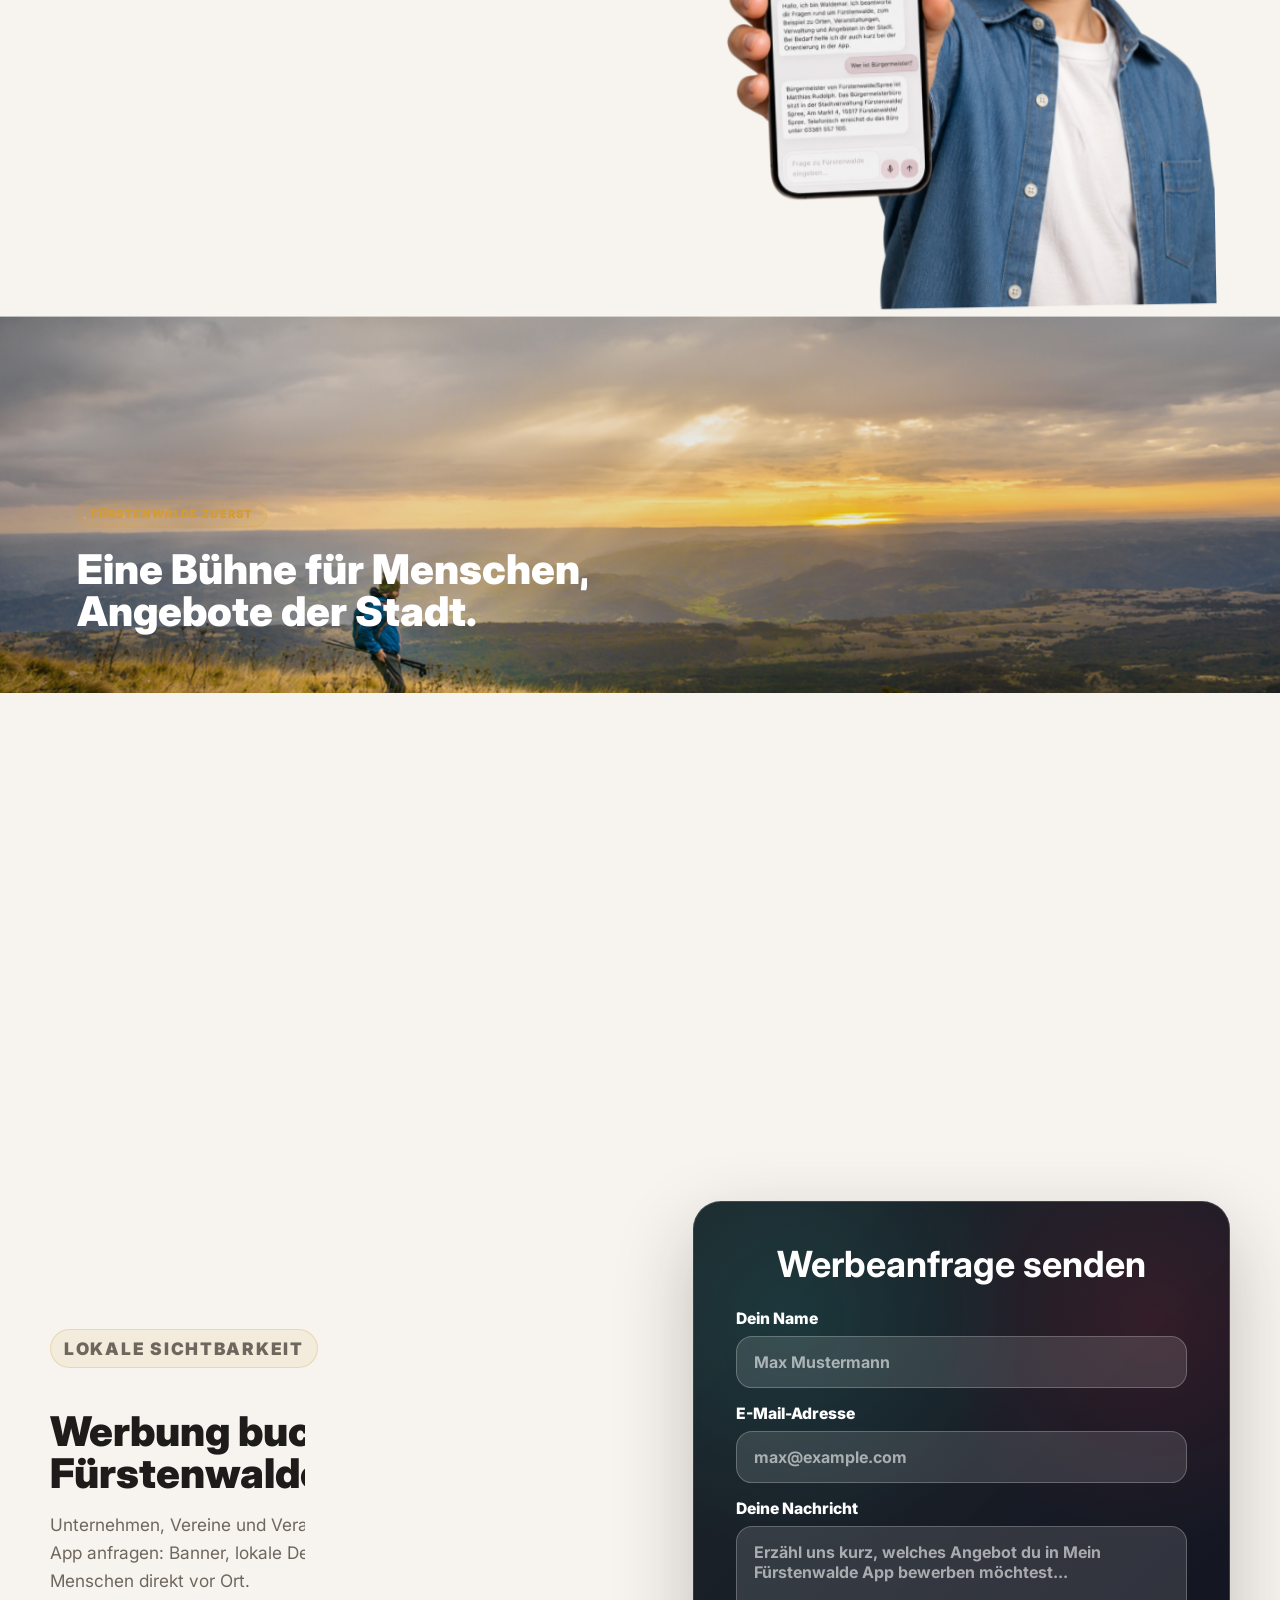
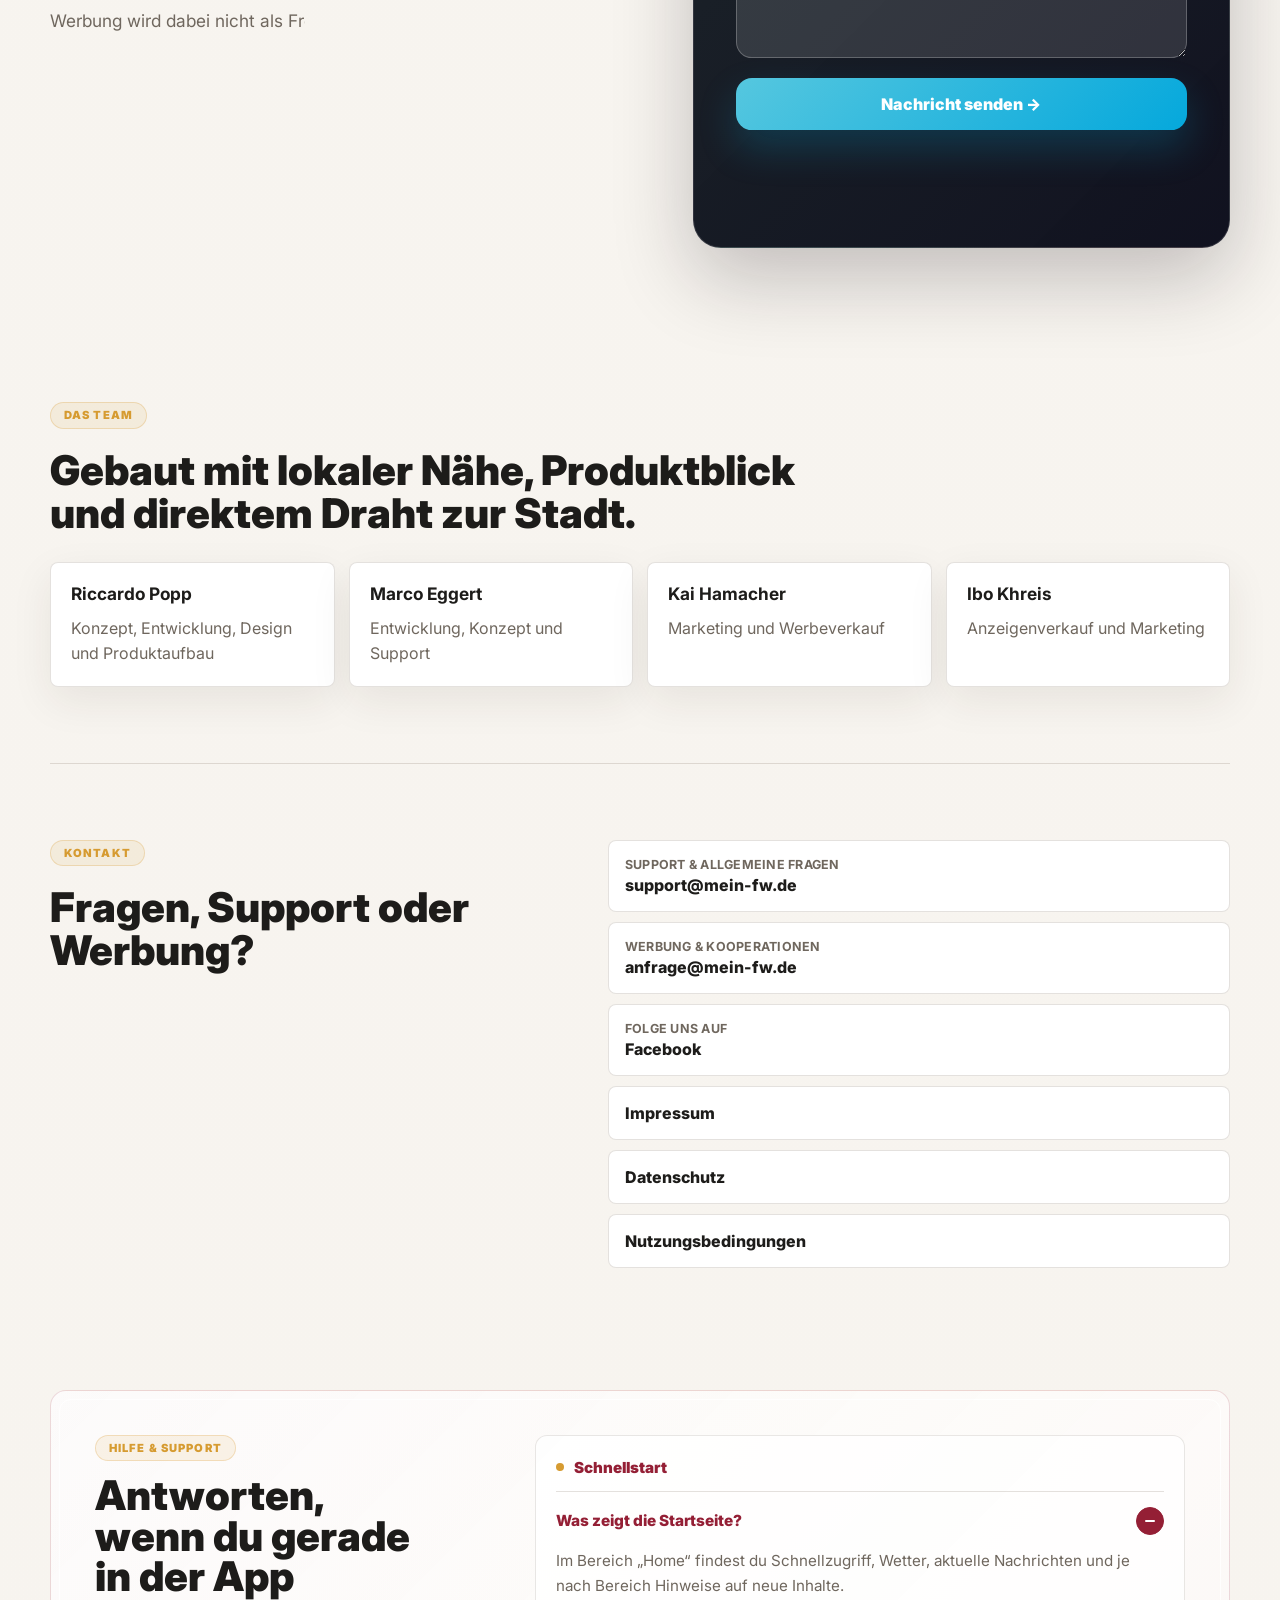
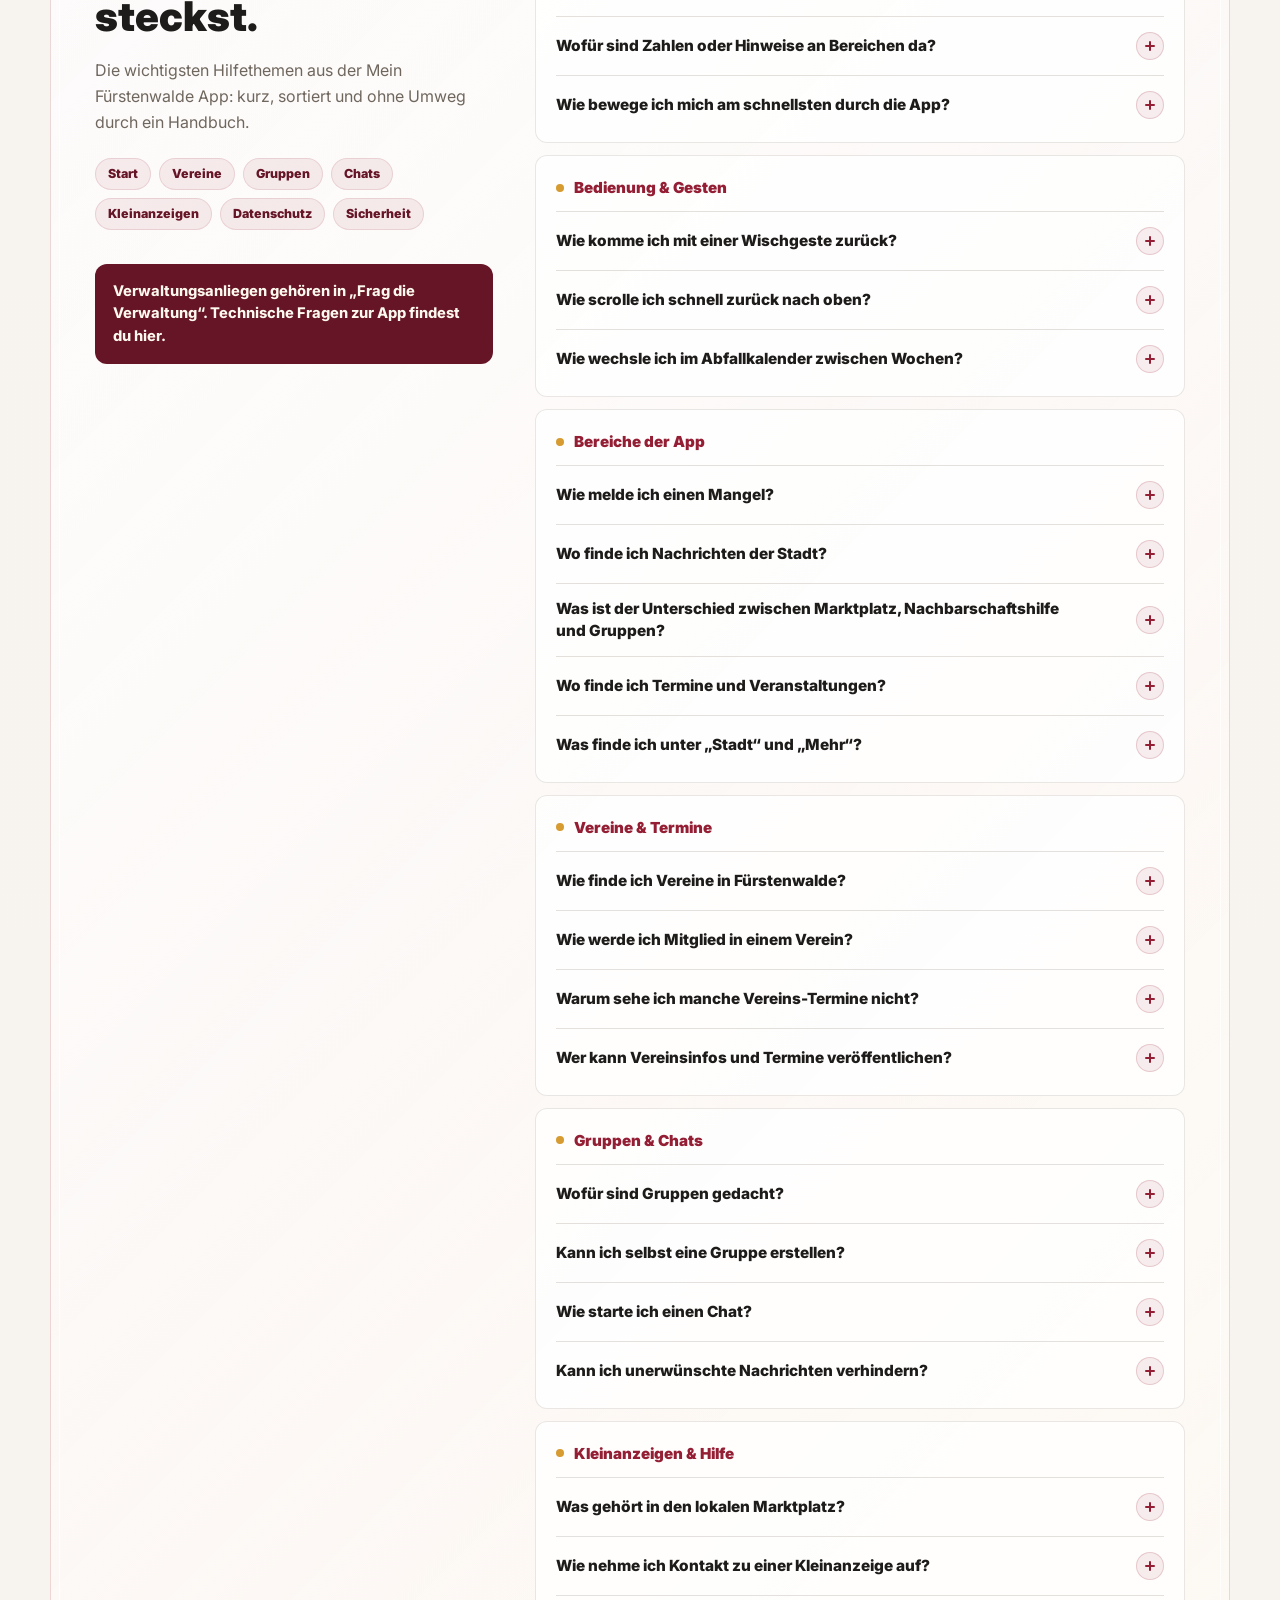
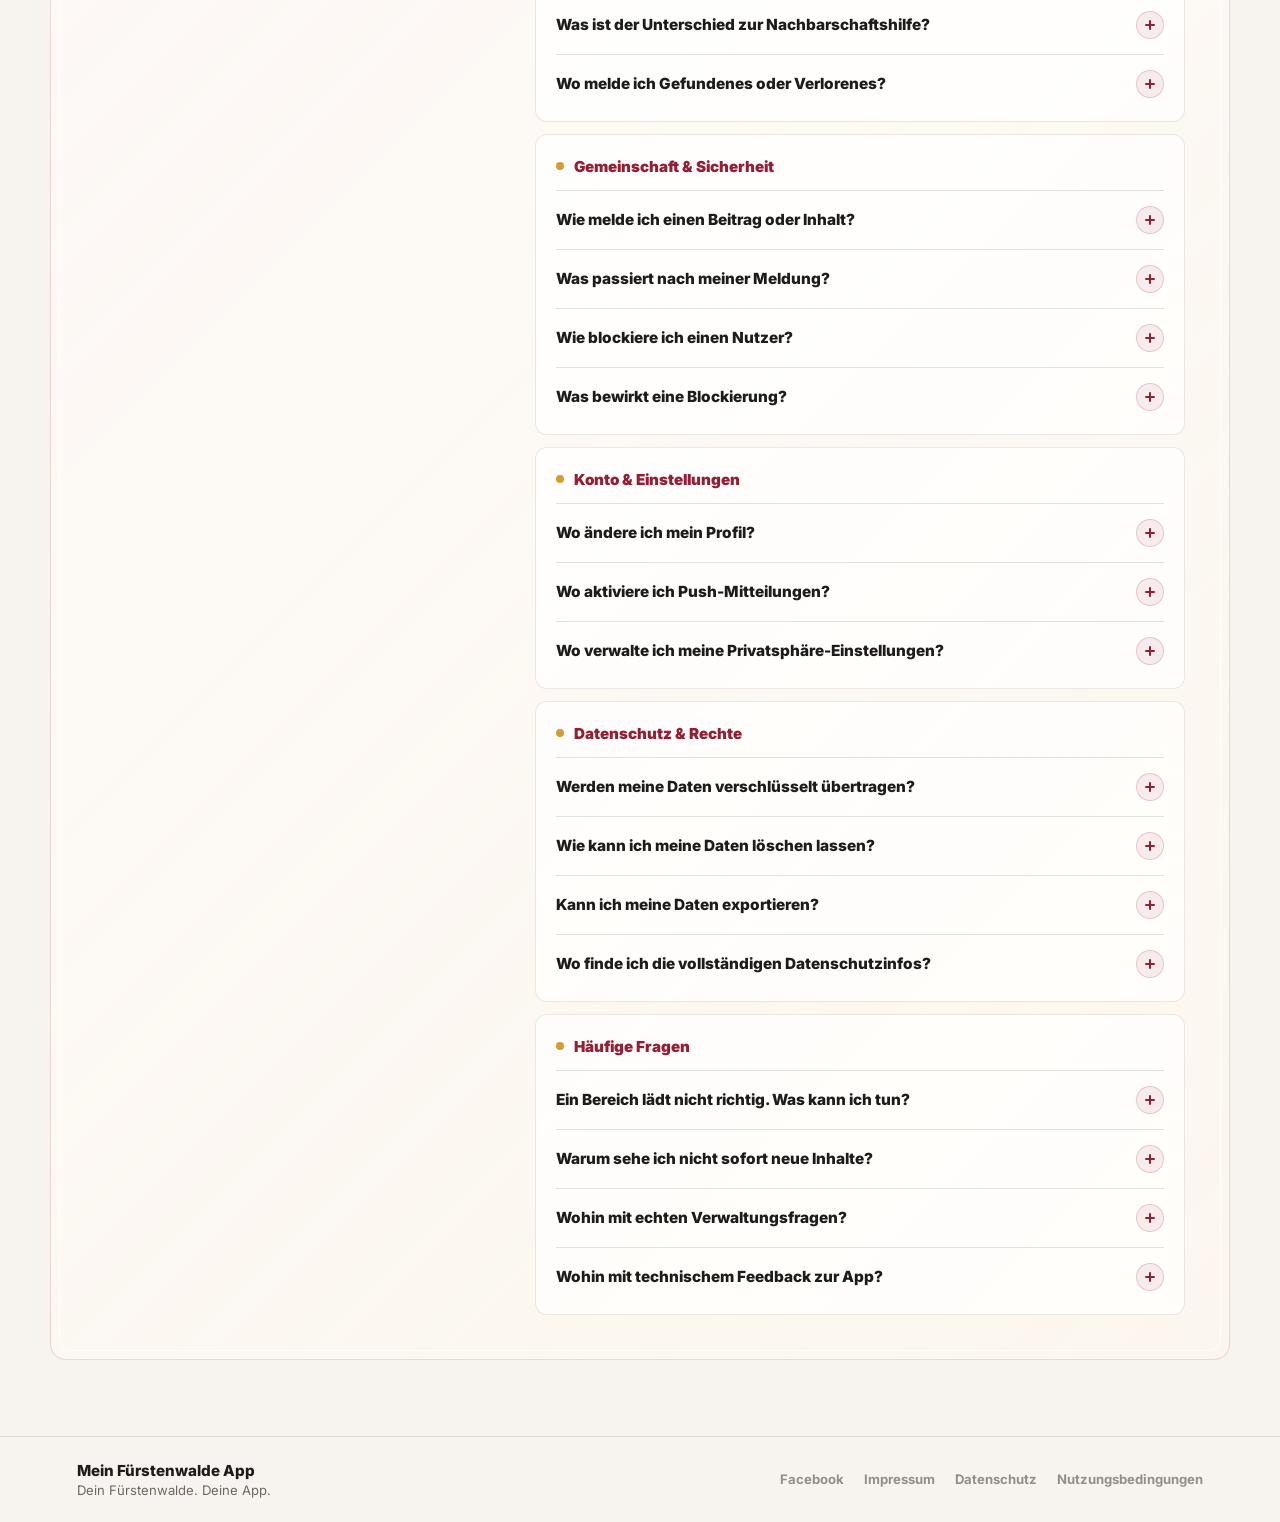
==== commit 27ad455d: "FAQ erweitert" ====
--- a/index.html
+++ b/index.html
@@ -93,16 +93,16 @@
             },
             {
               "@type": "Question",
+              "name": "Wie komme ich mit einer Wischgeste zurück?",
+              "acceptedAnswer": { "@type": "Answer", "text": "Auf iPhones kannst du vom linken Bildschirmrand nach rechts wischen, um zur vorherigen Seite zurückzukehren. Auf Android 13 oder neuer funktioniert das Gleiche vom linken oder rechten Rand aus." }
+            },
+            {
+              "@type": "Question",
               "name": "Wie melde ich einen Mangel?",
               "acceptedAnswer": { "@type": "Answer", "text": "Öffne „Mängel melden“ über den Schnellzugriff oder den Verwaltungsbereich, wähle die passende Kategorie und beschreibe den Fall. Du kannst dafür auch direkt deinen aktuellen GPS-Standort und Bilder verwenden." }
             },
             {
               "@type": "Question",
-              "name": "Wo finde ich Nachrichten der Stadt?",
-              "acceptedAnswer": { "@type": "Answer", "text": "Städtische Nachrichten findest du auf „Home“ im Bereich „Aktuelle Nachrichten“ und im Nachrichtenbereich selbst. Dort erscheinen Pressemitteilungen und offizielle Hinweise." }
-            },
-            {
-              "@type": "Question",
               "name": "Was ist der Unterschied zwischen Marktplatz, Nachbarschaftshilfe und Gruppen?",
               "acceptedAnswer": { "@type": "Answer", "text": "„Lokaler Marktplatz“ ist für Kaufen und Verkaufen. „Nachbarschaftshilfe“ ist für Hilfe anbieten oder Hilfe suchen. „Gruppen“ sind für Austausch, Beiträge und Gemeinschaft zu Themen, Stadtteilen oder Interessen." }
             },
@@ -113,6 +113,46 @@
             },
             {
               "@type": "Question",
+              "name": "Wie finde ich Vereine in Fürstenwalde?",
+              "acceptedAnswer": { "@type": "Answer", "text": "Im Bereich „Vereine“ kannst du öffentliche Vereinsseiten entdecken, nach Namen oder Themen suchen und direkt sehen, welche Vereine Mitglieder aufnehmen." }
+            },
+            {
+              "@type": "Question",
+              "name": "Warum sehe ich manche Vereins-Termine nicht?",
+              "acceptedAnswer": { "@type": "Answer", "text": "Öffentliche Termine sehen alle. Interne Termine erscheinen nur für bestätigte Mitglieder des Vereins oder der passenden Sektion." }
+            },
+            {
+              "@type": "Question",
+              "name": "Wofür sind Gruppen gedacht?",
+              "acceptedAnswer": { "@type": "Answer", "text": "Gruppen sind für Austausch zu Stadtteilen, Interessen, Projekten oder gemeinsamen Themen. Dort kannst du Beiträge lesen, schreiben und mit anderen ins Gespräch kommen." }
+            },
+            {
+              "@type": "Question",
+              "name": "Wie starte ich einen Chat?",
+              "acceptedAnswer": { "@type": "Answer", "text": "Chats entstehen zum Beispiel über Kontaktaufnahmen aus Gruppen, Kleinanzeigen, Nachbarschaftshilfe oder Profilen. Deine Unterhaltungen findest du im Nachrichtenbereich." }
+            },
+            {
+              "@type": "Question",
+              "name": "Was gehört in den lokalen Marktplatz?",
+              "acceptedAnswer": { "@type": "Answer", "text": "Der lokale Marktplatz ist für private Angebote aus Fürstenwalde und Umgebung gedacht, zum Beispiel Kaufen, Verkaufen, Tauschen oder Verschenken." }
+            },
+            {
+              "@type": "Question",
+              "name": "Was ist der Unterschied zur Nachbarschaftshilfe?",
+              "acceptedAnswer": { "@type": "Answer", "text": "Nachbarschaftshilfe ist für Hilfe suchen oder anbieten gedacht. Der Marktplatz ist eher für Dinge und Angebote." }
+            },
+            {
+              "@type": "Question",
+              "name": "Wie melde ich einen Beitrag oder Inhalt?",
+              "acceptedAnswer": { "@type": "Answer", "text": "Tippe auf die drei Punkte bei einem Beitrag und wähle „Melden“. Dann wählst du einen Grund aus, zum Beispiel Spam, Beleidigung oder Fehlinformation. Die Meldung geht direkt ans Moderationsteam." }
+            },
+            {
+              "@type": "Question",
+              "name": "Wie blockiere ich einen Nutzer?",
+              "acceptedAnswer": { "@type": "Answer", "text": "Direkt nach einer Meldung wird dir angeboten, den Nutzer auch zu blockieren. Tippe dafür auf „Auch blockieren“ im Bestätigungsbildschirm." }
+            },
+            {
+              "@type": "Question",
               "name": "Wo ändere ich mein Profil?",
               "acceptedAnswer": { "@type": "Answer", "text": "Dein Profil erreichst du über „Mehr“. Dort kannst du dein Bild, deinen Namen und weitere persönliche Angaben anpassen." }
             },
@@ -120,6 +160,21 @@
               "@type": "Question",
               "name": "Wo aktiviere ich Push-Mitteilungen?",
               "acceptedAnswer": { "@type": "Answer", "text": "Die Einstellung für Push-Mitteilungen findest du in deinem Profil beziehungsweise in den Einstellungen unter „Mehr“. Die Zahl auf dem App-Icon funktioniert nur, wenn Mitteilungen auf dem Gerät erlaubt sind." }
+            },
+            {
+              "@type": "Question",
+              "name": "Werden meine Daten verschlüsselt übertragen?",
+              "acceptedAnswer": { "@type": "Answer", "text": "Die Kommunikation mit den App-Diensten erfolgt über verschlüsselte Verbindungen. Inhalte sind durch technische und organisatorische Schutzmaßnahmen abgesichert." }
+            },
+            {
+              "@type": "Question",
+              "name": "Wie kann ich meine Daten löschen lassen?",
+              "acceptedAnswer": { "@type": "Answer", "text": "Du kannst die Löschung deiner personenbezogenen Daten über die App beziehungsweise über den Kontakt in der Datenschutzerklärung anfragen. Gesetzliche Aufbewahrungspflichten können im Einzelfall bestehen bleiben." }
+            },
+            {
+              "@type": "Question",
+              "name": "Kann ich meine Daten exportieren?",
+              "acceptedAnswer": { "@type": "Answer", "text": "Ja. Nach Art. 20 DSGVO kannst du eine Kopie der personenbezogenen Daten anfordern, die du bereitgestellt hast, soweit die gesetzlichen Voraussetzungen erfüllt sind." }
             },
             {
               "@type": "Question",
@@ -135,7 +190,7 @@
     <link rel="preconnect" href="https://fonts.gstatic.com" crossorigin />
     <link href="https://fonts.googleapis.com/css2?family=Inter:wght@100..900&display=swap" rel="stylesheet" />
     <link rel="preload" href="assets/city-hero.png" as="image" />
-    <link rel="stylesheet" href="styles.css" />
+    <link rel="stylesheet" href="styles.css?v=5" />
   </head>
   <body>
     <div class="release-banner">
@@ -503,95 +558,412 @@
       </section>
 
       <section class="support-faq" id="faq" aria-labelledby="support-faq-title">
-        <div class="section-heading">
-          <p class="section-kicker">Hilfe & Support</p>
-          <h2 id="support-faq-title">Antworten zur Nutzung der App.</h2>
-          <p>
-            Diese Fragen und Antworten stammen aus dem Hilfe-Bereich der
-            Mein Fürstenwalde App und geben einen schnellen Überblick für den Start.
-          </p>
-        </div>
-
-        <div class="faq-groups">
-          <article class="faq-group">
-            <h3>Schnellstart</h3>
-            <details>
-              <summary>Was zeigt die Startseite?</summary>
-              <p>Im Bereich „Home“ findest du Schnellzugriff, Wetter, aktuelle Nachrichten und je nach Bereich Hinweise auf neue Inhalte.</p>
-            </details>
-            <details>
-              <summary>Wofür sind Zahlen oder Hinweise an Bereichen da?</summary>
-              <p>Diese Hinweise zeigen neue oder noch nicht gelesene Inhalte, zum Beispiel bei „Mängel melden“, Nachrichten oder Chats.</p>
-            </details>
-            <details>
-              <summary>Wie bewege ich mich am schnellsten durch die App?</summary>
-              <p>Unten wechselst du zwischen „Home“, „Events“, „Stadt“, „Vereine“ und „Mehr“. In „Home“ kommst du zusätzlich über den Schnellzugriff direkt zu „Mängel melden“, „ÖPNV“, „Abfallkalender“ und „Notfall“.</p>
-            </details>
-          </article>
-
-          <article class="faq-group">
-            <h3>Bereiche der App</h3>
-            <details>
-              <summary>Wie melde ich einen Mangel?</summary>
-              <p>Öffne „Mängel melden“ über den Schnellzugriff oder den Verwaltungsbereich, wähle die passende Kategorie und beschreibe den Fall. Du kannst dafür auch direkt deinen aktuellen GPS-Standort und Bilder verwenden.</p>
-            </details>
-            <details>
-              <summary>Wo finde ich Nachrichten der Stadt?</summary>
-              <p>Städtische Nachrichten findest du auf „Home“ im Bereich „Aktuelle Nachrichten“ und im Nachrichtenbereich selbst. Dort erscheinen Pressemitteilungen und offizielle Hinweise.</p>
-            </details>
-            <details>
-              <summary>Was ist der Unterschied zwischen Marktplatz, Nachbarschaftshilfe und Gruppen?</summary>
-              <p>„Lokaler Marktplatz“ ist für Kaufen und Verkaufen. „Nachbarschaftshilfe“ ist für Hilfe anbieten oder Hilfe suchen. „Gruppen“ sind für Austausch, Beiträge und Gemeinschaft zu Themen, Stadtteilen oder Interessen.</p>
-            </details>
-            <details>
-              <summary>Wie funktionieren Gruppen und Chats?</summary>
-              <p>In „Gruppen“ siehst du Beiträge und Diskussionen. Unter „Nachrichten“ schreibst du privat mit anderen Nutzern, zum Beispiel nach einer Kontaktaufnahme aus „Lokaler Marktplatz“, „Nachbarschaftshilfe“ oder einer Gruppe.</p>
-            </details>
-            <details>
-              <summary>Wo finde ich Termine und Veranstaltungen?</summary>
-              <p>Im Bereich „Events“ findest du kommende Veranstaltungen und Termine. Dort siehst du sowohl städtische Hinweise als auch eingetragene Events.</p>
-            </details>
-            <details>
-              <summary>Was finde ich unter „Stadt“ und „Mehr“?</summary>
-              <p>Unter „Stadt“ liegen stadtnahe Inhalte und Verwaltungsbezüge. Unter „Mehr“ findest du zusätzliche Funktionen, Einstellungen, Profil, Rechtliches und weitere App-Bereiche aus dem Menü.</p>
-            </details>
-          </article>
-
-          <article class="faq-group">
-            <h3>Konto & Einstellungen</h3>
-            <details>
-              <summary>Wo ändere ich mein Profil?</summary>
-              <p>Dein Profil erreichst du über „Mehr“. Dort kannst du dein Bild, deinen Namen und weitere persönliche Angaben anpassen.</p>
-            </details>
-            <details>
-              <summary>Wo aktiviere ich Push-Mitteilungen?</summary>
-              <p>Die Einstellung für Push-Mitteilungen findest du in deinem Profil beziehungsweise in den Einstellungen unter „Mehr“. Die Zahl auf dem App-Icon funktioniert nur, wenn Mitteilungen auf dem Gerät erlaubt sind.</p>
-            </details>
-            <details>
-              <summary>Wozu dient mein Profil in der App?</summary>
-              <p>Dein Profil wird für Beiträge, Nachrichten, Gruppen und andere Community-Funktionen genutzt. Dort steuerst du auch wichtige Konto- und Benachrichtigungseinstellungen.</p>
-            </details>
-          </article>
-
-          <article class="faq-group">
-            <h3>Häufige Fragen</h3>
-            <details>
-              <summary>Ein Bereich lädt nicht richtig. Was kann ich tun?</summary>
-              <p>Öffne den Bereich zuerst neu oder nutze den eingebauten Aktualisieren-Button, falls vorhanden. Wenn das nicht hilft, prüfe deine Internetverbindung und starte die App erneut.</p>
-            </details>
-            <details>
-              <summary>Warum sehe ich nicht sofort neue Inhalte?</summary>
-              <p>Manche Bereiche laden Inhalte beim Öffnen oder beim Zurückkehren in die App neu. Wenn du sofort den neuesten Stand brauchst, kannst du in einzelnen Bereichen zusätzlich manuell aktualisieren.</p>
-            </details>
-            <details>
-              <summary>Wohin mit echten Verwaltungsfragen?</summary>
-              <p>Für Fragen an die Stadtverwaltung gibt es den separaten Bereich „Frag die Verwaltung“. „Hilfe & Support“ ist nur für Fragen zur Nutzung der App gedacht.</p>
-            </details>
-            <details>
-              <summary>Wohin mit technischem Feedback zur App?</summary>
-              <p>Wenn dir in der App etwas auffällt oder eine Funktion unklar ist, gehört das in „Hilfe & Support“ oder in den vorgesehenen Feedback-Bereich. Anliegen an die Stadt selbst gehören dort nicht hinein.</p>
-            </details>
-          </article>
+        <div class="faq-shell">
+          <div class="faq-aside">
+            <p class="section-kicker">Hilfe & Support</p>
+            <h2 id="support-faq-title">Antworten, wenn du gerade in der App steckst.</h2>
+            <p>
+              Die wichtigsten Hilfethemen aus der Mein Fürstenwalde App:
+              kurz, sortiert und ohne Umweg durch ein Handbuch.
+            </p>
+            <div class="faq-chips" aria-label="FAQ-Themen">
+              <span>Start</span>
+              <span>Vereine</span>
+              <span>Gruppen</span>
+              <span>Chats</span>
+              <span>Kleinanzeigen</span>
+              <span>Datenschutz</span>
+              <span>Sicherheit</span>
+            </div>
+            <p class="faq-note">
+              Verwaltungsanliegen gehören in „Frag die Verwaltung“.
+              Technische Fragen zur App findest du hier.
+            </p>
+          </div>
+
+          <div class="faq-groups">
+            <article class="faq-group">
+              <h3>Schnellstart</h3>
+              <div class="faq-item is-open">
+                <button class="faq-q" type="button" aria-expanded="true" aria-controls="faq-home">
+                  Was zeigt die Startseite?
+                  <span class="faq-icon" aria-hidden="true"></span>
+                </button>
+                <div class="faq-a" id="faq-home">
+                  <p>Im Bereich „Home“ findest du Schnellzugriff, Wetter, aktuelle Nachrichten und je nach Bereich Hinweise auf neue Inhalte.</p>
+                </div>
+              </div>
+              <div class="faq-item">
+                <button class="faq-q" type="button" aria-expanded="false" aria-controls="faq-hints">
+                  Wofür sind Zahlen oder Hinweise an Bereichen da?
+                  <span class="faq-icon" aria-hidden="true"></span>
+                </button>
+                <div class="faq-a" id="faq-hints">
+                  <p>Diese Hinweise zeigen neue oder noch nicht gelesene Inhalte, zum Beispiel bei „Mängel melden“, Nachrichten oder Chats.</p>
+                </div>
+              </div>
+              <div class="faq-item">
+                <button class="faq-q" type="button" aria-expanded="false" aria-controls="faq-navigation">
+                  Wie bewege ich mich am schnellsten durch die App?
+                  <span class="faq-icon" aria-hidden="true"></span>
+                </button>
+                <div class="faq-a" id="faq-navigation">
+                  <p>Unten wechselst du zwischen „Home“, „Events“, „Stadt“, „Vereine“ und „Mehr“. In „Home“ kommst du direkt zu „Mängel melden“, „ÖPNV“, „Abfallkalender“ und „Notfall“.</p>
+                </div>
+              </div>
+            </article>
+
+            <article class="faq-group">
+              <h3>Bedienung & Gesten</h3>
+              <div class="faq-item">
+                <button class="faq-q" type="button" aria-expanded="false" aria-controls="faq-back">
+                  Wie komme ich mit einer Wischgeste zurück?
+                  <span class="faq-icon" aria-hidden="true"></span>
+                </button>
+                <div class="faq-a" id="faq-back">
+                  <p>Auf iPhones kannst du vom linken Bildschirmrand nach rechts wischen, um zur vorherigen Seite zurückzukehren. Auf Android 13 oder neuer funktioniert das vom linken oder rechten Rand aus.</p>
+                </div>
+              </div>
+              <div class="faq-item">
+                <button class="faq-q" type="button" aria-expanded="false" aria-controls="faq-top">
+                  Wie scrolle ich schnell zurück nach oben?
+                  <span class="faq-icon" aria-hidden="true"></span>
+                </button>
+                <div class="faq-a" id="faq-top">
+                  <p>Tippe einmal kurz auf die Statusleiste ganz oben am Bildschirm, dort wo Uhrzeit, Akku und Empfang stehen. Die Seite springt dann automatisch an den Anfang.</p>
+                </div>
+              </div>
+              <div class="faq-item">
+                <button class="faq-q" type="button" aria-expanded="false" aria-controls="faq-calendar">
+                  Wie wechsle ich im Abfallkalender zwischen Wochen?
+                  <span class="faq-icon" aria-hidden="true"></span>
+                </button>
+                <div class="faq-a" id="faq-calendar">
+                  <p>Im Abfallkalender kannst du nach links oder rechts wischen. Alternativ gibt es Pfeil-Schaltflächen neben der Wochenanzeige.</p>
+                </div>
+              </div>
+            </article>
+
+            <article class="faq-group">
+              <h3>Bereiche der App</h3>
+              <div class="faq-item">
+                <button class="faq-q" type="button" aria-expanded="false" aria-controls="faq-report">
+                  Wie melde ich einen Mangel?
+                  <span class="faq-icon" aria-hidden="true"></span>
+                </button>
+                <div class="faq-a" id="faq-report">
+                  <p>Öffne „Mängel melden“ über den Schnellzugriff oder den Verwaltungsbereich, wähle die passende Kategorie und beschreibe den Fall. GPS-Standort und Bilder kannst du direkt ergänzen.</p>
+                </div>
+              </div>
+              <div class="faq-item">
+                <button class="faq-q" type="button" aria-expanded="false" aria-controls="faq-news">
+                  Wo finde ich Nachrichten der Stadt?
+                  <span class="faq-icon" aria-hidden="true"></span>
+                </button>
+                <div class="faq-a" id="faq-news">
+                  <p>Städtische Nachrichten findest du auf „Home“ im Bereich „Aktuelle Nachrichten“ und im Nachrichtenbereich selbst.</p>
+                </div>
+              </div>
+              <div class="faq-item">
+                <button class="faq-q" type="button" aria-expanded="false" aria-controls="faq-community">
+                  Was ist der Unterschied zwischen Marktplatz, Nachbarschaftshilfe und Gruppen?
+                  <span class="faq-icon" aria-hidden="true"></span>
+                </button>
+                <div class="faq-a" id="faq-community">
+                  <p>„Lokaler Marktplatz“ ist für Kaufen und Verkaufen. „Nachbarschaftshilfe“ ist für Hilfe anbieten oder suchen. „Gruppen“ sind für Austausch zu Themen, Stadtteilen oder Interessen.</p>
+                </div>
+              </div>
+              <div class="faq-item">
+                <button class="faq-q" type="button" aria-expanded="false" aria-controls="faq-events">
+                  Wo finde ich Termine und Veranstaltungen?
+                  <span class="faq-icon" aria-hidden="true"></span>
+                </button>
+                <div class="faq-a" id="faq-events">
+                  <p>Im Bereich „Events“ findest du kommende Veranstaltungen und Termine, sowohl städtische Hinweise als auch eingetragene Events.</p>
+                </div>
+              </div>
+              <div class="faq-item">
+                <button class="faq-q" type="button" aria-expanded="false" aria-controls="faq-more">
+                  Was finde ich unter „Stadt“ und „Mehr“?
+                  <span class="faq-icon" aria-hidden="true"></span>
+                </button>
+                <div class="faq-a" id="faq-more">
+                  <p>Unter „Stadt“ liegen stadtnahe Inhalte und Verwaltungsbezüge. Unter „Mehr“ findest du Einstellungen, Profil, Rechtliches, blockierte Nutzer und weitere Funktionen.</p>
+                </div>
+              </div>
+            </article>
+
+            <article class="faq-group">
+              <h3>Vereine & Termine</h3>
+              <div class="faq-item">
+                <button class="faq-q" type="button" aria-expanded="false" aria-controls="faq-clubs-find">
+                  Wie finde ich Vereine in Fürstenwalde?
+                  <span class="faq-icon" aria-hidden="true"></span>
+                </button>
+                <div class="faq-a" id="faq-clubs-find">
+                  <p>Im Bereich „Vereine“ kannst du öffentliche Vereinsseiten entdecken, nach Namen oder Themen suchen und direkt sehen, welche Vereine Mitglieder aufnehmen.</p>
+                </div>
+              </div>
+              <div class="faq-item">
+                <button class="faq-q" type="button" aria-expanded="false" aria-controls="faq-clubs-join">
+                  Wie werde ich Mitglied in einem Verein?
+                  <span class="faq-icon" aria-hidden="true"></span>
+                </button>
+                <div class="faq-a" id="faq-clubs-join">
+                  <p>Öffne die Vereinsseite und sende eine Anfrage. Sobald der Verein dich bestätigt, siehst du interne Inhalte, Mitglieder-News und vereinsinterne Termine.</p>
+                </div>
+              </div>
+              <div class="faq-item">
+                <button class="faq-q" type="button" aria-expanded="false" aria-controls="faq-clubs-events">
+                  Warum sehe ich manche Vereins-Termine nicht?
+                  <span class="faq-icon" aria-hidden="true"></span>
+                </button>
+                <div class="faq-a" id="faq-clubs-events">
+                  <p>Öffentliche Termine sehen alle. Interne Termine erscheinen nur für bestätigte Mitglieder des Vereins oder der passenden Sektion.</p>
+                </div>
+              </div>
+              <div class="faq-item">
+                <button class="faq-q" type="button" aria-expanded="false" aria-controls="faq-clubs-admins">
+                  Wer kann Vereinsinfos und Termine veröffentlichen?
+                  <span class="faq-icon" aria-hidden="true"></span>
+                </button>
+                <div class="faq-a" id="faq-clubs-admins">
+                  <p>Das hängt von deiner Rolle im Verein ab. Vereins-Admins, Vorstände und je nach Bereich auch Sektionsverantwortliche können Inhalte für ihren Zuständigkeitsbereich einstellen.</p>
+                </div>
+              </div>
+            </article>
+
+            <article class="faq-group">
+              <h3>Gruppen & Chats</h3>
+              <div class="faq-item">
+                <button class="faq-q" type="button" aria-expanded="false" aria-controls="faq-groups">
+                  Wofür sind Gruppen gedacht?
+                  <span class="faq-icon" aria-hidden="true"></span>
+                </button>
+                <div class="faq-a" id="faq-groups">
+                  <p>Gruppen sind für Austausch zu Stadtteilen, Interessen, Projekten oder gemeinsamen Themen. Dort kannst du Beiträge lesen, schreiben und mit anderen ins Gespräch kommen.</p>
+                </div>
+              </div>
+              <div class="faq-item">
+                <button class="faq-q" type="button" aria-expanded="false" aria-controls="faq-groups-create">
+                  Kann ich selbst eine Gruppe erstellen?
+                  <span class="faq-icon" aria-hidden="true"></span>
+                </button>
+                <div class="faq-a" id="faq-groups-create">
+                  <p>Wenn die Funktion für dein Konto freigeschaltet ist, kannst du eine Gruppe anlegen und Thema, Beschreibung und Sichtbarkeit festlegen.</p>
+                </div>
+              </div>
+              <div class="faq-item">
+                <button class="faq-q" type="button" aria-expanded="false" aria-controls="faq-chat-start">
+                  Wie starte ich einen Chat?
+                  <span class="faq-icon" aria-hidden="true"></span>
+                </button>
+                <div class="faq-a" id="faq-chat-start">
+                  <p>Chats entstehen zum Beispiel über Kontaktaufnahmen aus Gruppen, Kleinanzeigen, Nachbarschaftshilfe oder Profilen. Deine Unterhaltungen findest du im Nachrichtenbereich.</p>
+                </div>
+              </div>
+              <div class="faq-item">
+                <button class="faq-q" type="button" aria-expanded="false" aria-controls="faq-chat-safety">
+                  Kann ich unerwünschte Nachrichten verhindern?
+                  <span class="faq-icon" aria-hidden="true"></span>
+                </button>
+                <div class="faq-a" id="faq-chat-safety">
+                  <p>Ja. Du kannst Nutzer melden oder blockieren. Blockierte Nutzer können dich nicht mehr kontaktieren und ihre Inhalte werden ausgeblendet.</p>
+                </div>
+              </div>
+            </article>
+
+            <article class="faq-group">
+              <h3>Kleinanzeigen & Hilfe</h3>
+              <div class="faq-item">
+                <button class="faq-q" type="button" aria-expanded="false" aria-controls="faq-marketplace">
+                  Was gehört in den lokalen Marktplatz?
+                  <span class="faq-icon" aria-hidden="true"></span>
+                </button>
+                <div class="faq-a" id="faq-marketplace">
+                  <p>Der lokale Marktplatz ist für private Angebote aus Fürstenwalde und Umgebung gedacht, zum Beispiel Kaufen, Verkaufen, Tauschen oder Verschenken.</p>
+                </div>
+              </div>
+              <div class="faq-item">
+                <button class="faq-q" type="button" aria-expanded="false" aria-controls="faq-marketplace-contact">
+                  Wie nehme ich Kontakt zu einer Kleinanzeige auf?
+                  <span class="faq-icon" aria-hidden="true"></span>
+                </button>
+                <div class="faq-a" id="faq-marketplace-contact">
+                  <p>Öffne die Anzeige und nutze die Kontaktfunktion. Die weitere Abstimmung läuft privat im Chat, ohne dass du deine Telefonnummer öffentlich zeigen musst.</p>
+                </div>
+              </div>
+              <div class="faq-item">
+                <button class="faq-q" type="button" aria-expanded="false" aria-controls="faq-neighborhood-help">
+                  Was ist der Unterschied zur Nachbarschaftshilfe?
+                  <span class="faq-icon" aria-hidden="true"></span>
+                </button>
+                <div class="faq-a" id="faq-neighborhood-help">
+                  <p>Nachbarschaftshilfe ist für Hilfe suchen oder anbieten gedacht, etwa Einkäufe, kleine Unterstützung im Alltag oder Mitfahrgelegenheiten. Der Marktplatz ist eher für Dinge und Angebote.</p>
+                </div>
+              </div>
+              <div class="faq-item">
+                <button class="faq-q" type="button" aria-expanded="false" aria-controls="faq-lost-found">
+                  Wo melde ich Gefundenes oder Verlorenes?
+                  <span class="faq-icon" aria-hidden="true"></span>
+                </button>
+                <div class="faq-a" id="faq-lost-found">
+                  <p>Für verlorene oder gefundene Dinge gibt es den passenden Bereich in der App. Beschreibe den Gegenstand möglichst genau und ergänze bei Bedarf Ort und Foto.</p>
+                </div>
+              </div>
+            </article>
+
+            <article class="faq-group">
+              <h3>Gemeinschaft & Sicherheit</h3>
+              <div class="faq-item">
+                <button class="faq-q" type="button" aria-expanded="false" aria-controls="faq-moderation">
+                  Wie melde ich einen Beitrag oder Inhalt?
+                  <span class="faq-icon" aria-hidden="true"></span>
+                </button>
+                <div class="faq-a" id="faq-moderation">
+                  <p>Tippe auf die drei Punkte bei einem Beitrag und wähle „Melden“. Danach wählst du einen Grund aus. Die Meldung geht direkt ans Moderationsteam.</p>
+                </div>
+              </div>
+              <div class="faq-item">
+                <button class="faq-q" type="button" aria-expanded="false" aria-controls="faq-after-report">
+                  Was passiert nach meiner Meldung?
+                  <span class="faq-icon" aria-hidden="true"></span>
+                </button>
+                <div class="faq-a" id="faq-after-report">
+                  <p>Deine Meldung wird geprüft. Du erhältst eine Rückmeldung, sobald eine Entscheidung getroffen wurde. Mehrfach gemeldete Inhalte werden schneller bearbeitet.</p>
+                </div>
+              </div>
+              <div class="faq-item">
+                <button class="faq-q" type="button" aria-expanded="false" aria-controls="faq-block">
+                  Wie blockiere ich einen Nutzer?
+                  <span class="faq-icon" aria-hidden="true"></span>
+                </button>
+                <div class="faq-a" id="faq-block">
+                  <p>Direkt nach einer Meldung wird dir angeboten, den Nutzer auch zu blockieren. Tippe dafür auf „Auch blockieren“ im Bestätigungsbildschirm.</p>
+                </div>
+              </div>
+              <div class="faq-item">
+                <button class="faq-q" type="button" aria-expanded="false" aria-controls="faq-block-effect">
+                  Was bewirkt eine Blockierung?
+                  <span class="faq-icon" aria-hidden="true"></span>
+                </button>
+                <div class="faq-a" id="faq-block-effect">
+                  <p>Blockierte Nutzer können dich nicht mehr kontaktieren und du siehst ihre Inhalte nicht mehr. Auch sie sehen deine Beiträge nicht mehr.</p>
+                </div>
+              </div>
+            </article>
+
+            <article class="faq-group">
+              <h3>Konto & Einstellungen</h3>
+              <div class="faq-item">
+                <button class="faq-q" type="button" aria-expanded="false" aria-controls="faq-profile">
+                  Wo ändere ich mein Profil?
+                  <span class="faq-icon" aria-hidden="true"></span>
+                </button>
+                <div class="faq-a" id="faq-profile">
+                  <p>Dein Profil erreichst du über „Mehr“. Dort kannst du dein Bild, deinen Namen und weitere persönliche Angaben anpassen.</p>
+                </div>
+              </div>
+              <div class="faq-item">
+                <button class="faq-q" type="button" aria-expanded="false" aria-controls="faq-push">
+                  Wo aktiviere ich Push-Mitteilungen?
+                  <span class="faq-icon" aria-hidden="true"></span>
+                </button>
+                <div class="faq-a" id="faq-push">
+                  <p>Die Einstellung findest du unter „Mehr“. Die Zahl auf dem App-Icon funktioniert nur, wenn Mitteilungen auf dem Gerät erlaubt sind.</p>
+                </div>
+              </div>
+              <div class="faq-item">
+                <button class="faq-q" type="button" aria-expanded="false" aria-controls="faq-privacy">
+                  Wo verwalte ich meine Privatsphäre-Einstellungen?
+                  <span class="faq-icon" aria-hidden="true"></span>
+                </button>
+                <div class="faq-a" id="faq-privacy">
+                  <p>Unter „Mehr“ findest du sicherheitsrelevante Einstellungen wie blockierte Nutzer, Push-Mitteilungen und Datenschutzoptionen. Gesperrte Personen kannst du dort auch wieder entblocken.</p>
+                </div>
+              </div>
+            </article>
+
+            <article class="faq-group">
+              <h3>Datenschutz & Rechte</h3>
+              <div class="faq-item">
+                <button class="faq-q" type="button" aria-expanded="false" aria-controls="faq-encryption">
+                  Werden meine Daten verschlüsselt übertragen?
+                  <span class="faq-icon" aria-hidden="true"></span>
+                </button>
+                <div class="faq-a" id="faq-encryption">
+                  <p>Die Kommunikation mit den App-Diensten erfolgt über verschlüsselte Verbindungen. Inhalte und Kontodaten sind durch technische und organisatorische Schutzmaßnahmen abgesichert.</p>
+                </div>
+              </div>
+              <div class="faq-item">
+                <button class="faq-q" type="button" aria-expanded="false" aria-controls="faq-data-delete">
+                  Wie kann ich meine Daten löschen lassen?
+                  <span class="faq-icon" aria-hidden="true"></span>
+                </button>
+                <div class="faq-a" id="faq-data-delete">
+                  <p>Du kannst die Löschung deiner personenbezogenen Daten über die App beziehungsweise über den Kontakt in der Datenschutzerklärung anfragen. Gesetzliche Aufbewahrungspflichten können im Einzelfall bestehen bleiben.</p>
+                </div>
+              </div>
+              <div class="faq-item">
+                <button class="faq-q" type="button" aria-expanded="false" aria-controls="faq-data-export">
+                  Kann ich meine Daten exportieren?
+                  <span class="faq-icon" aria-hidden="true"></span>
+                </button>
+                <div class="faq-a" id="faq-data-export">
+                  <p>Ja. Nach Art. 20 DSGVO kannst du eine Kopie der personenbezogenen Daten anfordern, die du bereitgestellt hast, soweit die gesetzlichen Voraussetzungen erfüllt sind.</p>
+                </div>
+              </div>
+              <div class="faq-item">
+                <button class="faq-q" type="button" aria-expanded="false" aria-controls="faq-data-privacy">
+                  Wo finde ich die vollständigen Datenschutzinfos?
+                  <span class="faq-icon" aria-hidden="true"></span>
+                </button>
+                <div class="faq-a" id="faq-data-privacy">
+                  <p>Die vollständigen Informationen findest du in der Datenschutzerklärung. Dort stehen auch Kontaktwege, Rechtsgrundlagen und Hinweise zu deinen Betroffenenrechten.</p>
+                </div>
+              </div>
+            </article>
+
+            <article class="faq-group">
+              <h3>Häufige Fragen</h3>
+              <div class="faq-item">
+                <button class="faq-q" type="button" aria-expanded="false" aria-controls="faq-loading">
+                  Ein Bereich lädt nicht richtig. Was kann ich tun?
+                  <span class="faq-icon" aria-hidden="true"></span>
+                </button>
+                <div class="faq-a" id="faq-loading">
+                  <p>Öffne den Bereich zuerst neu oder nutze den Aktualisieren-Button. Wenn das nicht hilft, prüfe deine Internetverbindung und starte die App erneut.</p>
+                </div>
+              </div>
+              <div class="faq-item">
+                <button class="faq-q" type="button" aria-expanded="false" aria-controls="faq-refresh">
+                  Warum sehe ich nicht sofort neue Inhalte?
+                  <span class="faq-icon" aria-hidden="true"></span>
+                </button>
+                <div class="faq-a" id="faq-refresh">
+                  <p>Manche Bereiche laden Inhalte beim Öffnen neu. Wenn du sofort den neuesten Stand brauchst, kannst du in einzelnen Bereichen manuell aktualisieren.</p>
+                </div>
+              </div>
+              <div class="faq-item">
+                <button class="faq-q" type="button" aria-expanded="false" aria-controls="faq-admin">
+                  Wohin mit echten Verwaltungsfragen?
+                  <span class="faq-icon" aria-hidden="true"></span>
+                </button>
+                <div class="faq-a" id="faq-admin">
+                  <p>Für Fragen an die Stadtverwaltung gibt es den separaten Bereich „Frag die Verwaltung“. „Hilfe & Support“ ist nur für Fragen zur Nutzung der App gedacht.</p>
+                </div>
+              </div>
+              <div class="faq-item">
+                <button class="faq-q" type="button" aria-expanded="false" aria-controls="faq-feedback">
+                  Wohin mit technischem Feedback zur App?
+                  <span class="faq-icon" aria-hidden="true"></span>
+                </button>
+                <div class="faq-a" id="faq-feedback">
+                  <p>Wenn dir in der App etwas auffällt oder eine Funktion unklar ist, gehört das in „Hilfe & Support“ oder in den vorgesehenen Feedback-Bereich.</p>
+                </div>
+              </div>
+            </article>
+          </div>
         </div>
       </section>
     </main>
--- a/styles.css
+++ b/styles.css
@@ -595,7 +595,6 @@
 .feature-grid article::before,
 .audience-grid article::before,
 .team-grid article::before,
-.faq-group::before,
 .contact-links a::before {
   content: "";
   position: absolute;
@@ -616,7 +615,6 @@
 .feature-grid article:hover::before,
 .audience-grid article:hover::before,
 .team-grid article:hover::before,
-.faq-group:hover::before,
 .contact-links a:hover::before {
   opacity: 1;
 }
@@ -959,85 +957,251 @@
 }
 
 .support-faq {
-  padding-top: 0;
-}
-
-.support-faq .section-heading p:not(.section-kicker) {
-  max-width: 720px;
-  margin: 16px 0 0;
+  padding-top: var(--section-y-tight);
+}
+
+.faq-shell {
+  position: relative;
+  display: grid;
+  grid-template-columns: minmax(280px, 0.76fr) minmax(0, 1.24fr);
+  gap: clamp(24px, 3.4vw, 42px);
+  align-items: start;
+  padding: clamp(28px, 3.7vw, 44px);
+  background:
+    linear-gradient(135deg, rgba(255, 255, 255, 0.86), rgba(255, 250, 243, 0.72)),
+    linear-gradient(135deg, rgba(148, 31, 53, 0.07), rgba(214, 155, 49, 0.08));
+  border: 1px solid rgba(148, 31, 53, 0.16);
+  border-radius: 16px;
+}
+
+.faq-shell::before {
+  content: "";
+  position: absolute;
+  inset: 8px;
+  pointer-events: none;
+  border: 1px solid rgba(255, 255, 255, 0.72);
+  border-radius: 12px;
+}
+
+.faq-aside,
+.faq-groups {
+  position: relative;
+  z-index: 1;
+}
+
+.faq-aside {
+  min-width: 0;
+}
+
+.faq-aside .section-kicker {
+  margin-bottom: 14px;
+}
+
+.faq-aside h2 {
+  max-width: 12ch;
+  margin: 0;
+  line-height: 0.98;
+}
+
+.faq-aside > p:not(.section-kicker):not(.faq-note) {
+  max-width: 520px;
+  margin: 22px 0 0;
   color: var(--muted);
   font-size: clamp(1rem, 1.25vw, 1.08rem);
   line-height: 1.62;
 }
 
+.faq-chips {
+  display: flex;
+  flex-wrap: wrap;
+  gap: 8px;
+  margin-top: 22px;
+}
+
+.faq-chips span {
+  display: inline-flex;
+  align-items: center;
+  min-height: 32px;
+  padding: 0 12px;
+  color: var(--primary-dark);
+  background: rgba(148, 31, 53, 0.08);
+  border: 1px solid rgba(148, 31, 53, 0.12);
+  border-radius: 999px;
+  font-size: 0.78rem;
+  font-weight: 850;
+}
+
+.faq-note {
+  margin: clamp(22px, 3vw, 34px) 0 0;
+  padding: 16px 18px;
+  color: #fff9ef;
+  background: var(--primary-dark);
+  border-radius: 12px;
+  font-size: 0.92rem;
+  font-weight: 760;
+  line-height: 1.55;
+}
+
 .faq-groups {
   display: grid;
-  grid-template-columns: repeat(2, minmax(0, 1fr));
-  gap: 14px;
+  grid-template-columns: 1fr;
+  gap: 12px;
 }
 
 .faq-group {
   position: relative;
   overflow: hidden;
-  padding: 20px 22px;
-  background: var(--surface-strong);
-  border: 1px solid var(--line);
-  border-radius: var(--radius);
-  box-shadow: 0 14px 42px rgba(45, 32, 20, 0.08);
-  transition: transform 220ms ease, box-shadow 220ms ease, border-color 220ms ease;
+  padding: 6px 20px 8px;
+  background: rgba(255, 255, 255, 0.74);
+  border: 1px solid rgba(90, 69, 53, 0.13);
+  border-radius: 12px;
+  transition: border-color 200ms ease, background 200ms ease;
 }
 
 .faq-group:hover {
-  transform: translateY(-3px);
-  border-color: rgba(148, 31, 53, 0.2);
-  box-shadow: 0 22px 60px rgba(45, 32, 20, 0.12);
+  background: rgba(255, 255, 255, 0.9);
+  border-color: rgba(148, 31, 53, 0.22);
 }
 
 .faq-group h3 {
-  margin: 0 0 12px;
+  display: flex;
+  align-items: center;
+  gap: 10px;
+  margin: 0;
+  padding: 16px 0 14px;
+  border-bottom: 1px solid var(--line);
   color: var(--primary);
-  font-size: 1.08rem;
-}
-
-.faq-group details {
+  font-size: 0.95rem;
+  font-weight: 900;
+  letter-spacing: 0;
+}
+
+.faq-group h3::before {
+  content: "";
+  flex-shrink: 0;
+  width: 8px;
+  height: 8px;
+  background: var(--gold);
+  border-radius: 50%;
+}
+
+.faq-item {
   border-top: 1px solid var(--line);
 }
 
-.faq-group details:first-of-type {
+.faq-item:first-of-type {
   border-top: 0;
 }
 
-.faq-group summary {
+.faq-q {
+  display: flex;
+  align-items: center;
+  justify-content: space-between;
+  gap: 12px;
+  width: 100%;
+  min-height: 58px;
+  padding: 14px 0;
+  background: none;
+  border: 0;
+  cursor: pointer;
+  font: inherit;
+  font-size: clamp(0.96rem, 1.15vw, 1.03rem);
+  font-weight: 830;
+  line-height: 1.42;
+  color: var(--ink);
+  text-align: left;
+  text-wrap: pretty;
+}
+
+.faq-q:hover {
+  color: var(--primary);
+}
+
+.faq-q:focus-visible {
+  outline: 3px solid rgba(214, 155, 49, 0.46);
+  outline-offset: 4px;
+  border-radius: 8px;
+}
+
+.faq-q[aria-expanded="true"] {
+  color: var(--primary);
+}
+
+.faq-icon {
+  flex-shrink: 0;
+  width: 28px;
+  height: 28px;
+  border-radius: 50%;
+  background: rgba(148, 31, 53, 0.08);
+  border: 1px solid rgba(148, 31, 53, 0.18);
   position: relative;
-  cursor: pointer;
-  list-style: none;
-  padding: 13px 32px 13px 0;
-  font-weight: 800;
-  line-height: 1.35;
-}
-
-.faq-group summary::-webkit-details-marker {
-  display: none;
-}
-
-.faq-group summary::after {
-  content: "+";
+  transition: background 220ms ease, border-color 220ms ease, transform 260ms cubic-bezier(0.16, 1, 0.3, 1);
+}
+
+.faq-icon::before,
+.faq-icon::after {
+  content: "";
   position: absolute;
-  top: 11px;
-  right: 0;
-  color: var(--primary);
-  font-size: 1.3rem;
-  font-weight: 900;
-}
-
-.faq-group details[open] summary::after {
-  content: "-";
-}
-
-.faq-group p {
+  background: var(--primary);
+  border-radius: 2px;
+  transition: transform 260ms cubic-bezier(0.16, 1, 0.3, 1), opacity 200ms ease;
+}
+
+.faq-icon::before {
+  width: 10px;
+  height: 2px;
+  top: 50%;
+  left: 50%;
+  transform: translate(-50%, -50%);
+}
+
+.faq-icon::after {
+  width: 2px;
+  height: 10px;
+  top: 50%;
+  left: 50%;
+  transform: translate(-50%, -50%);
+}
+
+.faq-q[aria-expanded="true"] .faq-icon {
+  background: var(--primary);
+  border-color: var(--primary);
+}
+
+.faq-q[aria-expanded="true"] .faq-icon::before,
+.faq-q[aria-expanded="true"] .faq-icon::after {
+  background: white;
+}
+
+.faq-q[aria-expanded="true"] .faq-icon::after {
+  opacity: 0;
+  transform: translate(-50%, -50%) rotate(90deg);
+}
+
+.faq-a {
+  overflow: hidden;
+  max-height: 0;
+  opacity: 0;
+  transform: translateY(-4px);
+  transition:
+    max-height 360ms cubic-bezier(0.16, 1, 0.3, 1),
+    opacity 240ms ease,
+    transform 240ms ease;
+}
+
+.faq-item.is-open .faq-a {
+  max-height: 500px;
+  opacity: 1;
+  transform: translateY(0);
+}
+
+.faq-a p {
+  max-width: 68ch;
   margin: -2px 0 18px;
+  font-size: 0.95rem;
   color: var(--muted);
-  line-height: 1.58;
+  line-height: 1.66;
+  text-wrap: pretty;
 }
 
 footer {
@@ -1210,11 +1374,13 @@
   animation-delay: 240ms;
 }
 
-.reveal.is-visible .feature-grid article:nth-child(5) {
+.reveal.is-visible .feature-grid article:nth-child(5),
+.reveal.is-visible .faq-group:nth-child(5) {
   animation-delay: 320ms;
 }
 
-.reveal.is-visible .feature-grid article:nth-child(6) {
+.reveal.is-visible .feature-grid article:nth-child(6),
+.reveal.is-visible .faq-group:nth-child(6) {
   animation-delay: 400ms;
 }
 
@@ -1393,6 +1559,18 @@
   .team-grid {
     grid-template-columns: repeat(2, minmax(0, 1fr));
   }
+
+  .faq-shell {
+    grid-template-columns: 1fr;
+  }
+
+  .faq-aside h2 {
+    max-width: 14ch;
+  }
+
+  .faq-note {
+    max-width: 620px;
+  }
 }
 
 @media (max-width: 640px) {
@@ -1461,6 +1639,46 @@
   .support-faq,
   .proof-strip {
     width: min(100% - 28px, var(--max));
+  }
+
+  .faq-shell {
+    padding: 20px 16px;
+    border-radius: 14px;
+  }
+
+  .faq-shell::before {
+    inset: 6px;
+    border-radius: 10px;
+  }
+
+  .faq-aside h2 {
+    max-width: none;
+    line-height: 1.04;
+  }
+
+  .faq-aside .section-kicker {
+    margin-bottom: 12px;
+  }
+
+  .faq-aside > p:not(.section-kicker):not(.faq-note) {
+    margin-top: 16px;
+  }
+
+  .faq-chips {
+    margin-top: 16px;
+  }
+
+  .faq-note {
+    margin-top: 20px;
+    padding: 14px 15px;
+  }
+
+  .faq-group {
+    padding: 4px 15px 6px;
+  }
+
+  .faq-q {
+    min-height: 54px;
   }
 
   .features-inner {
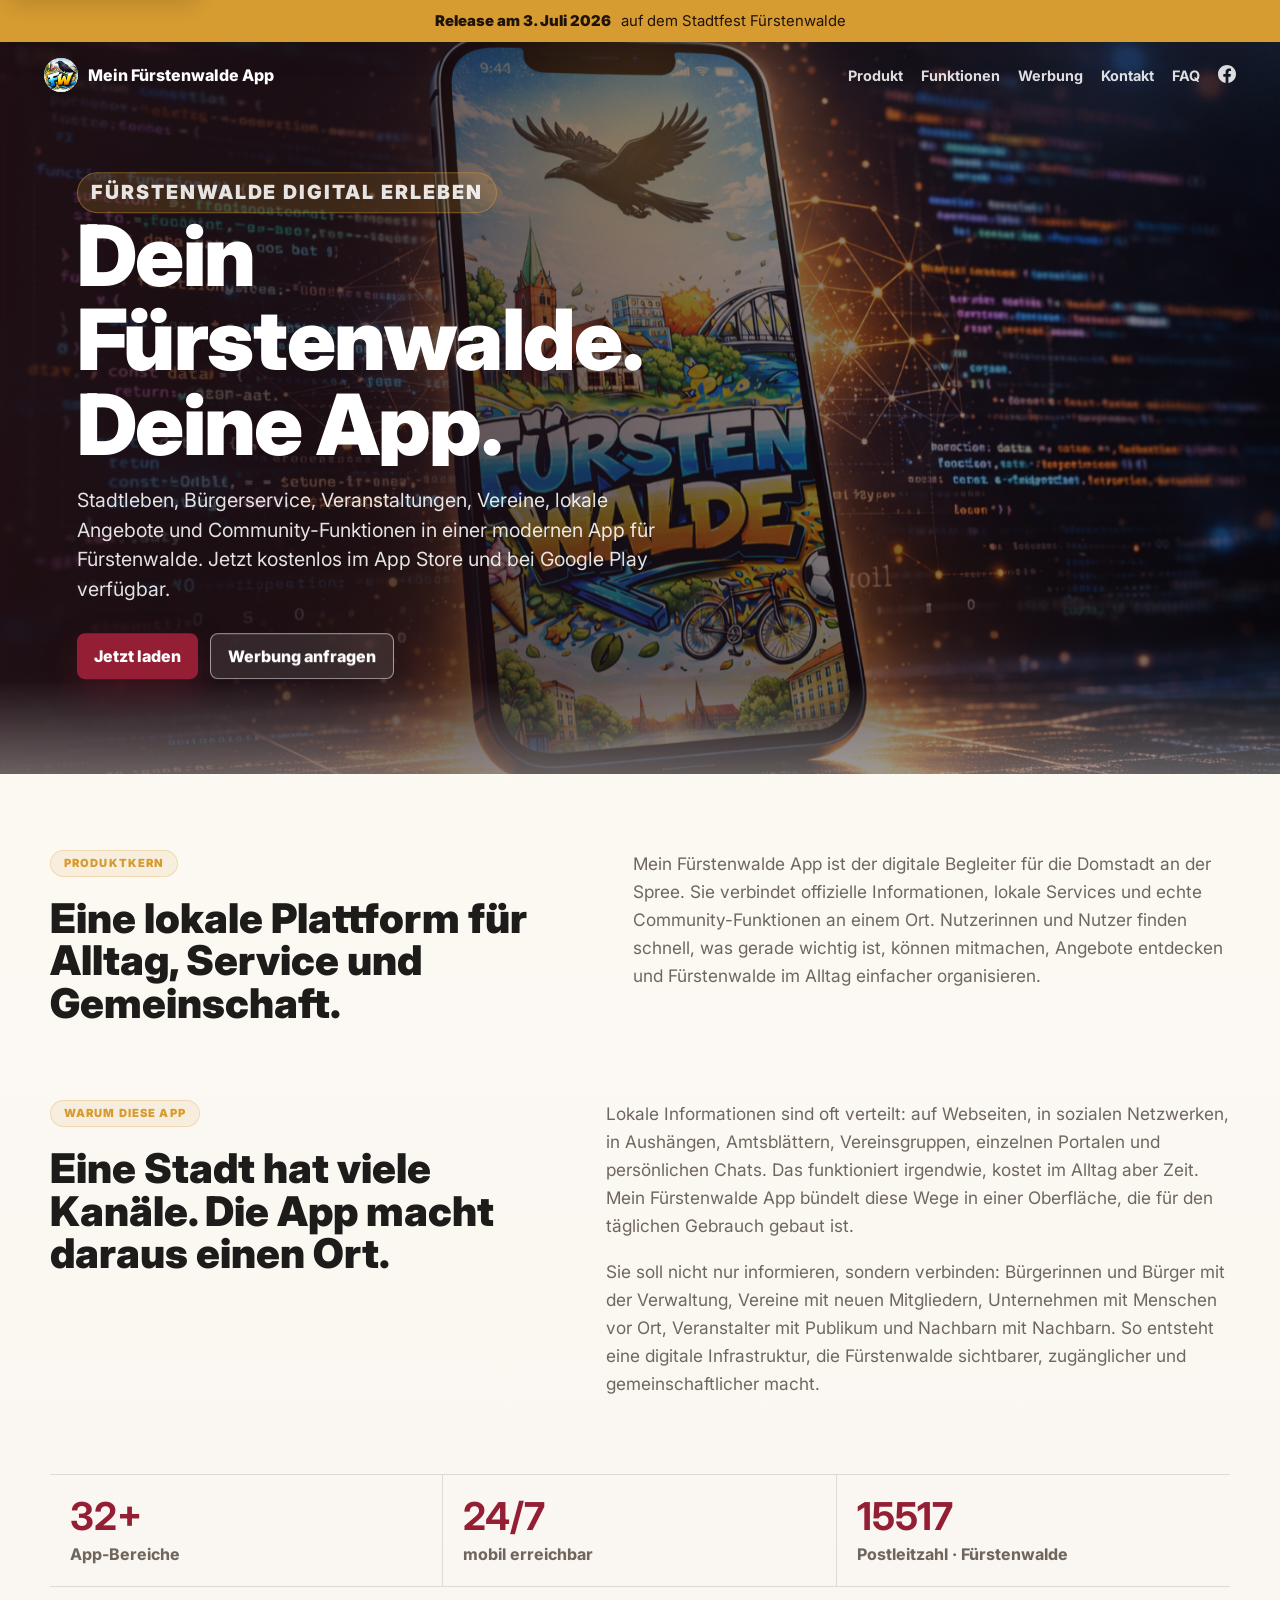
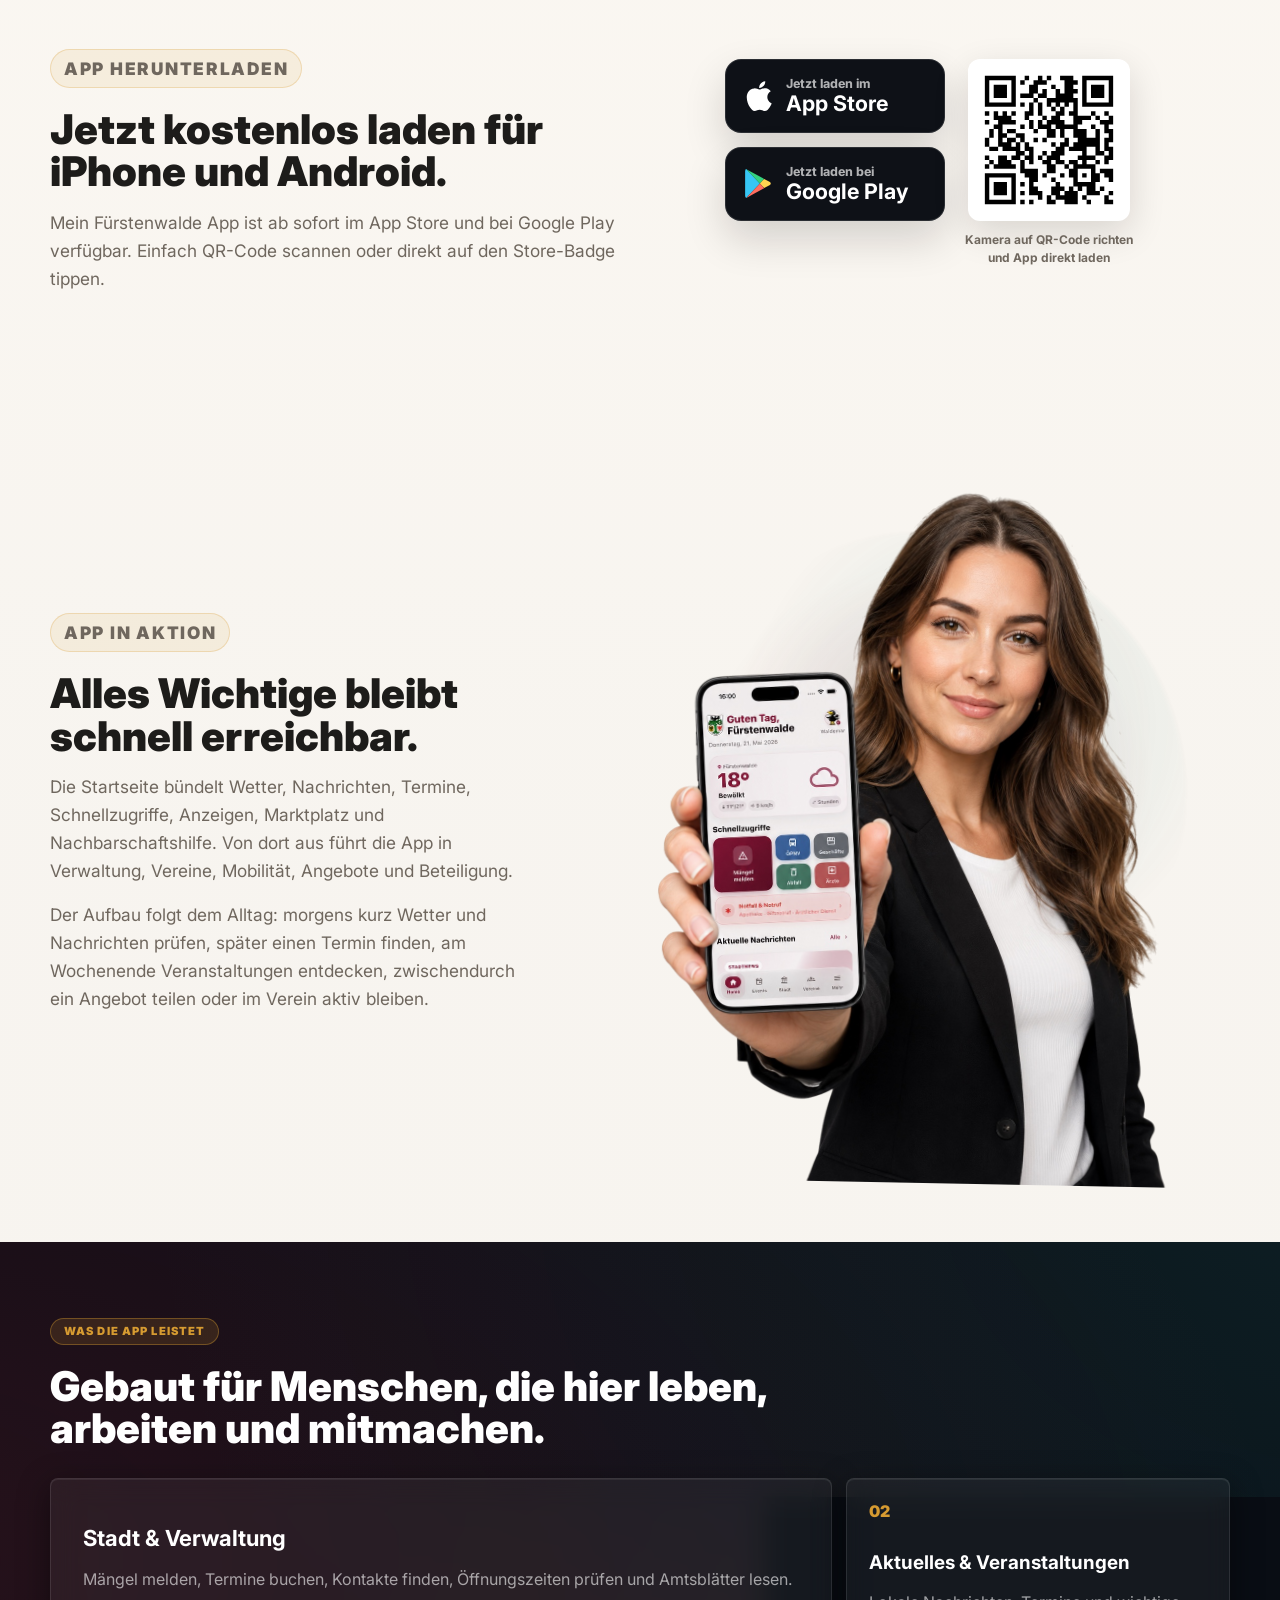
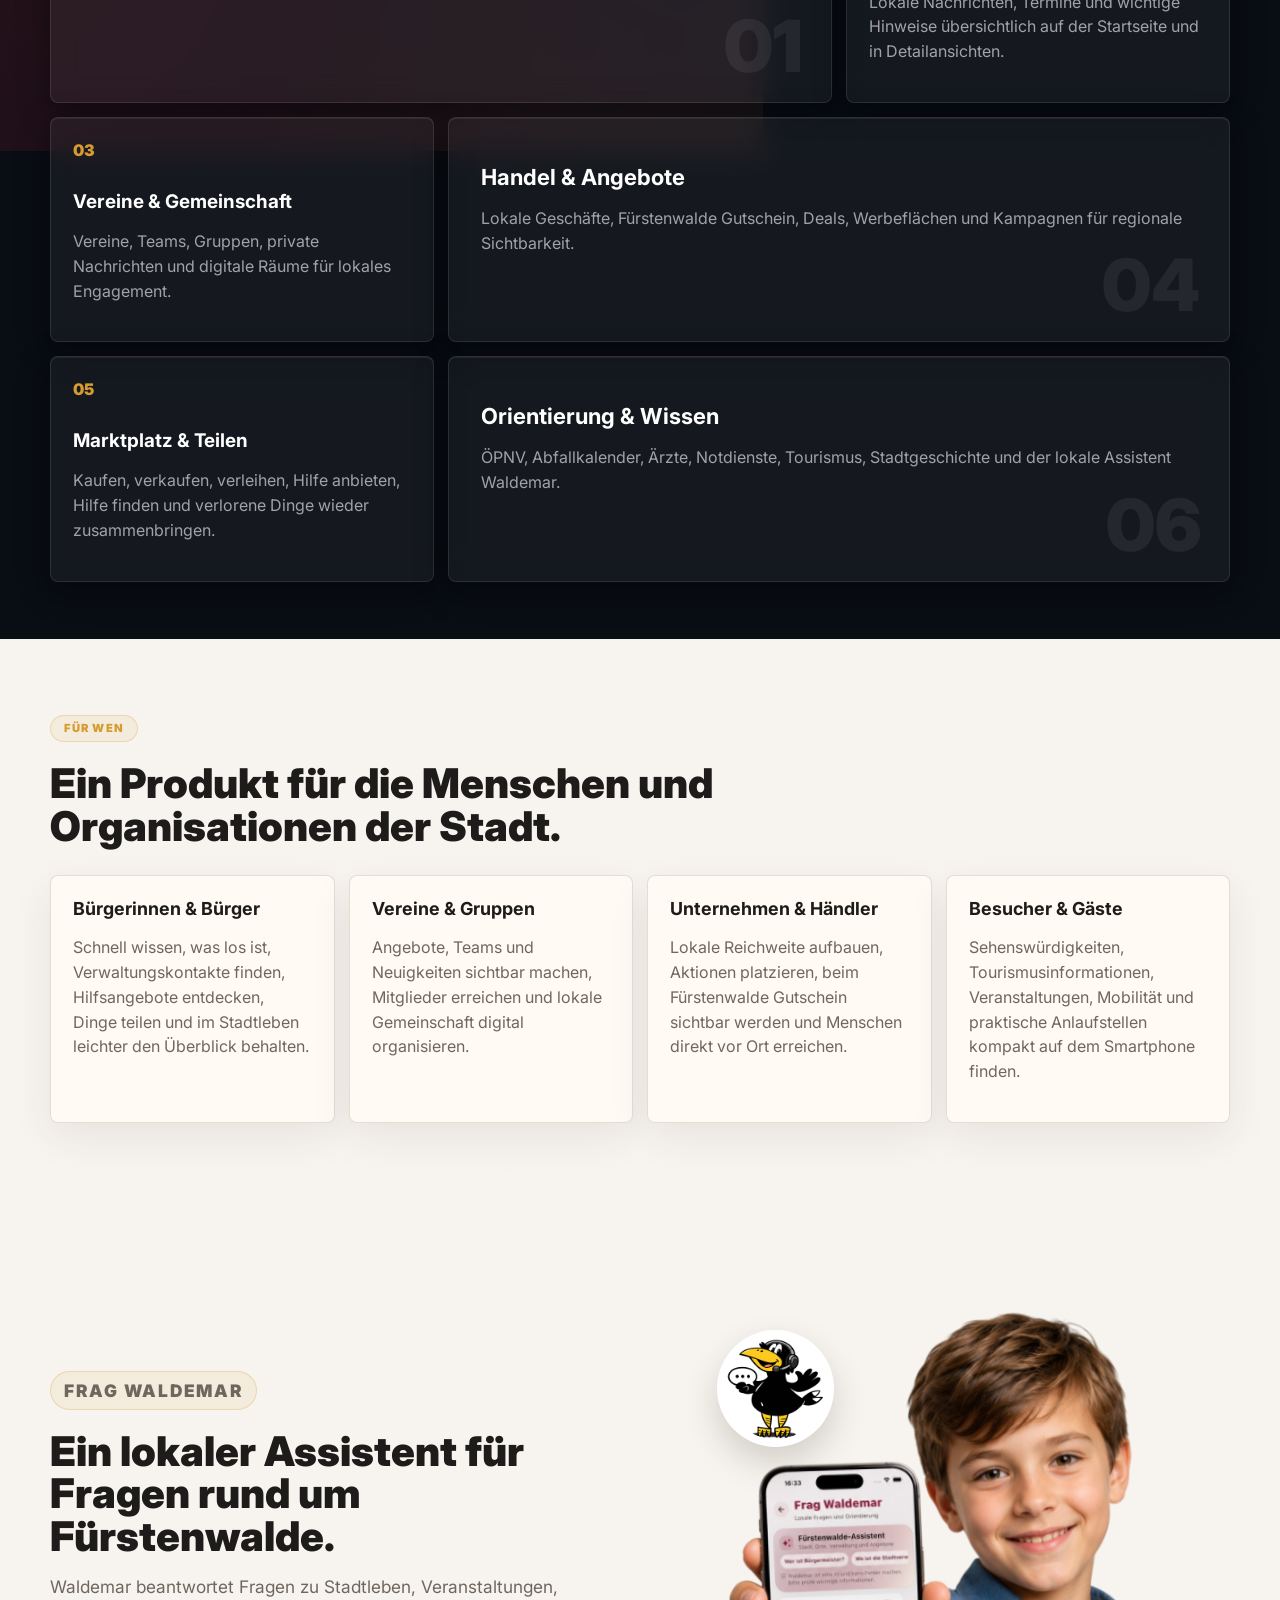
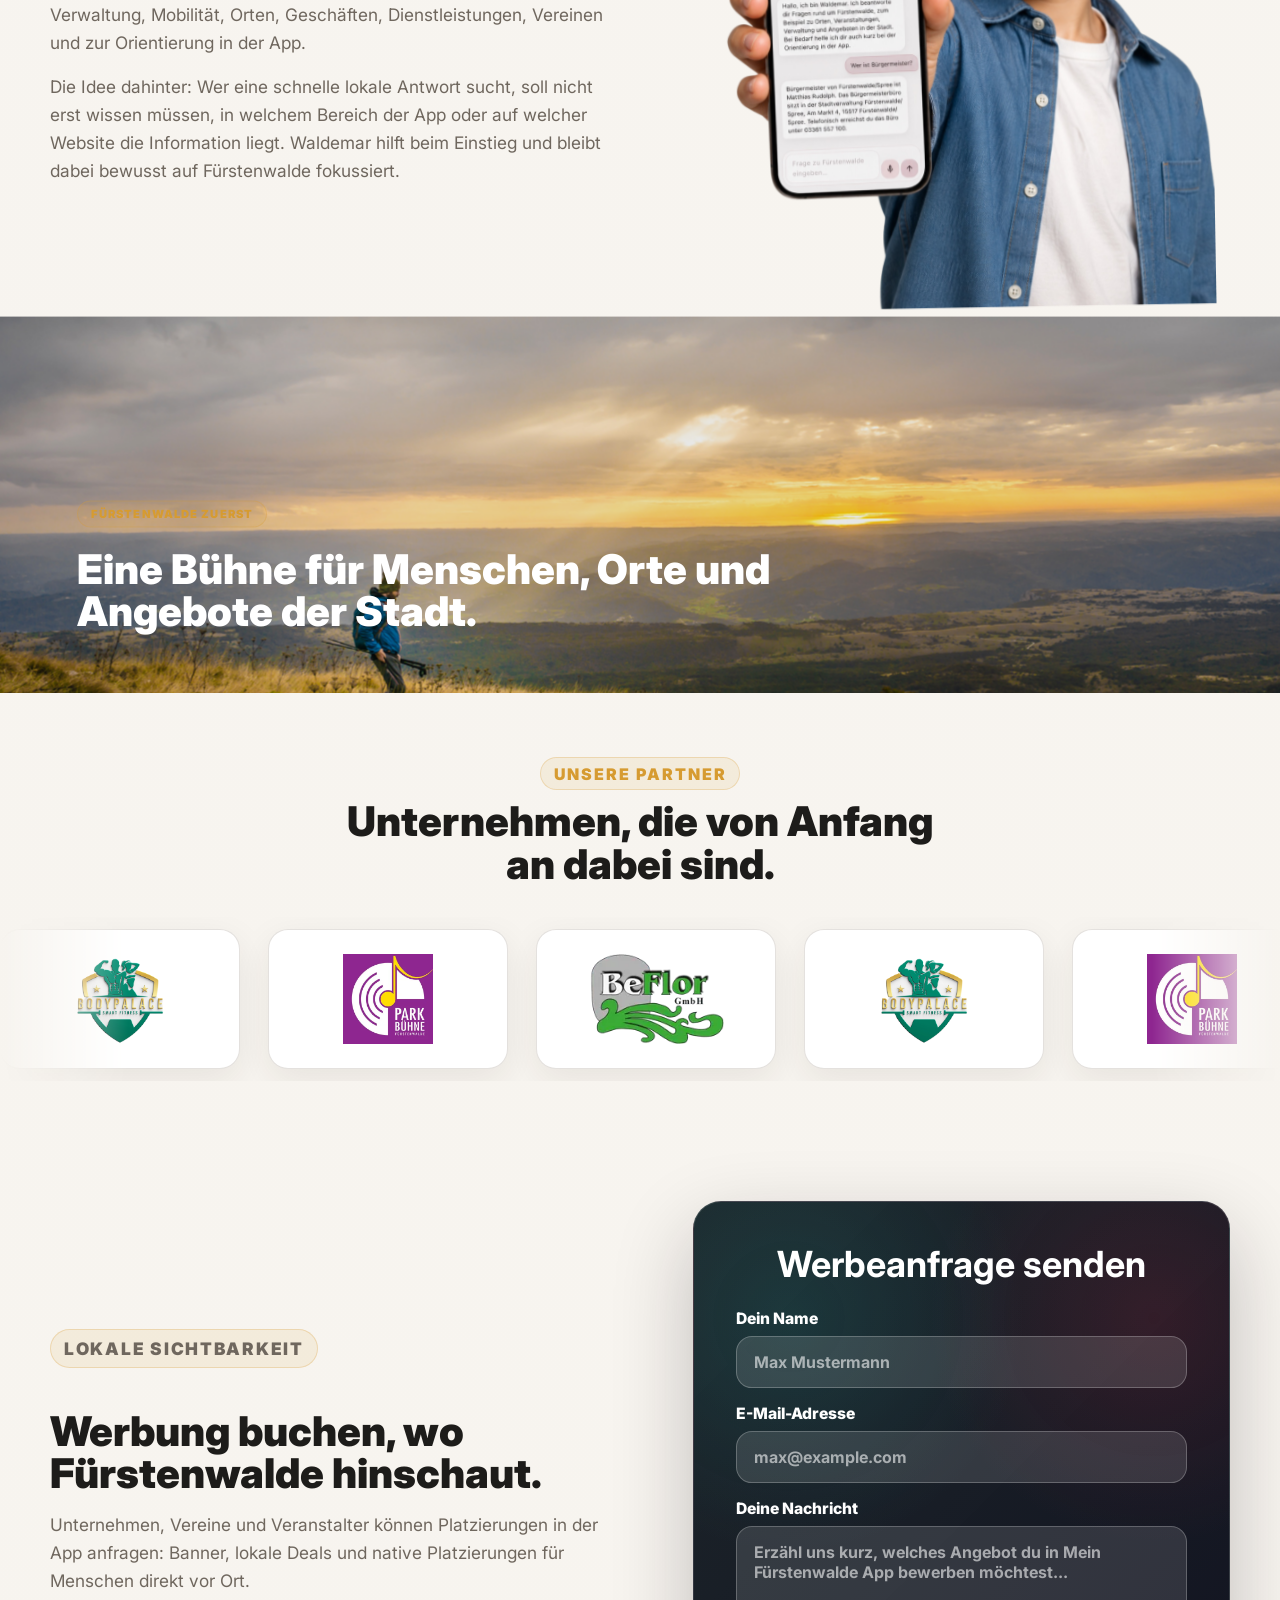
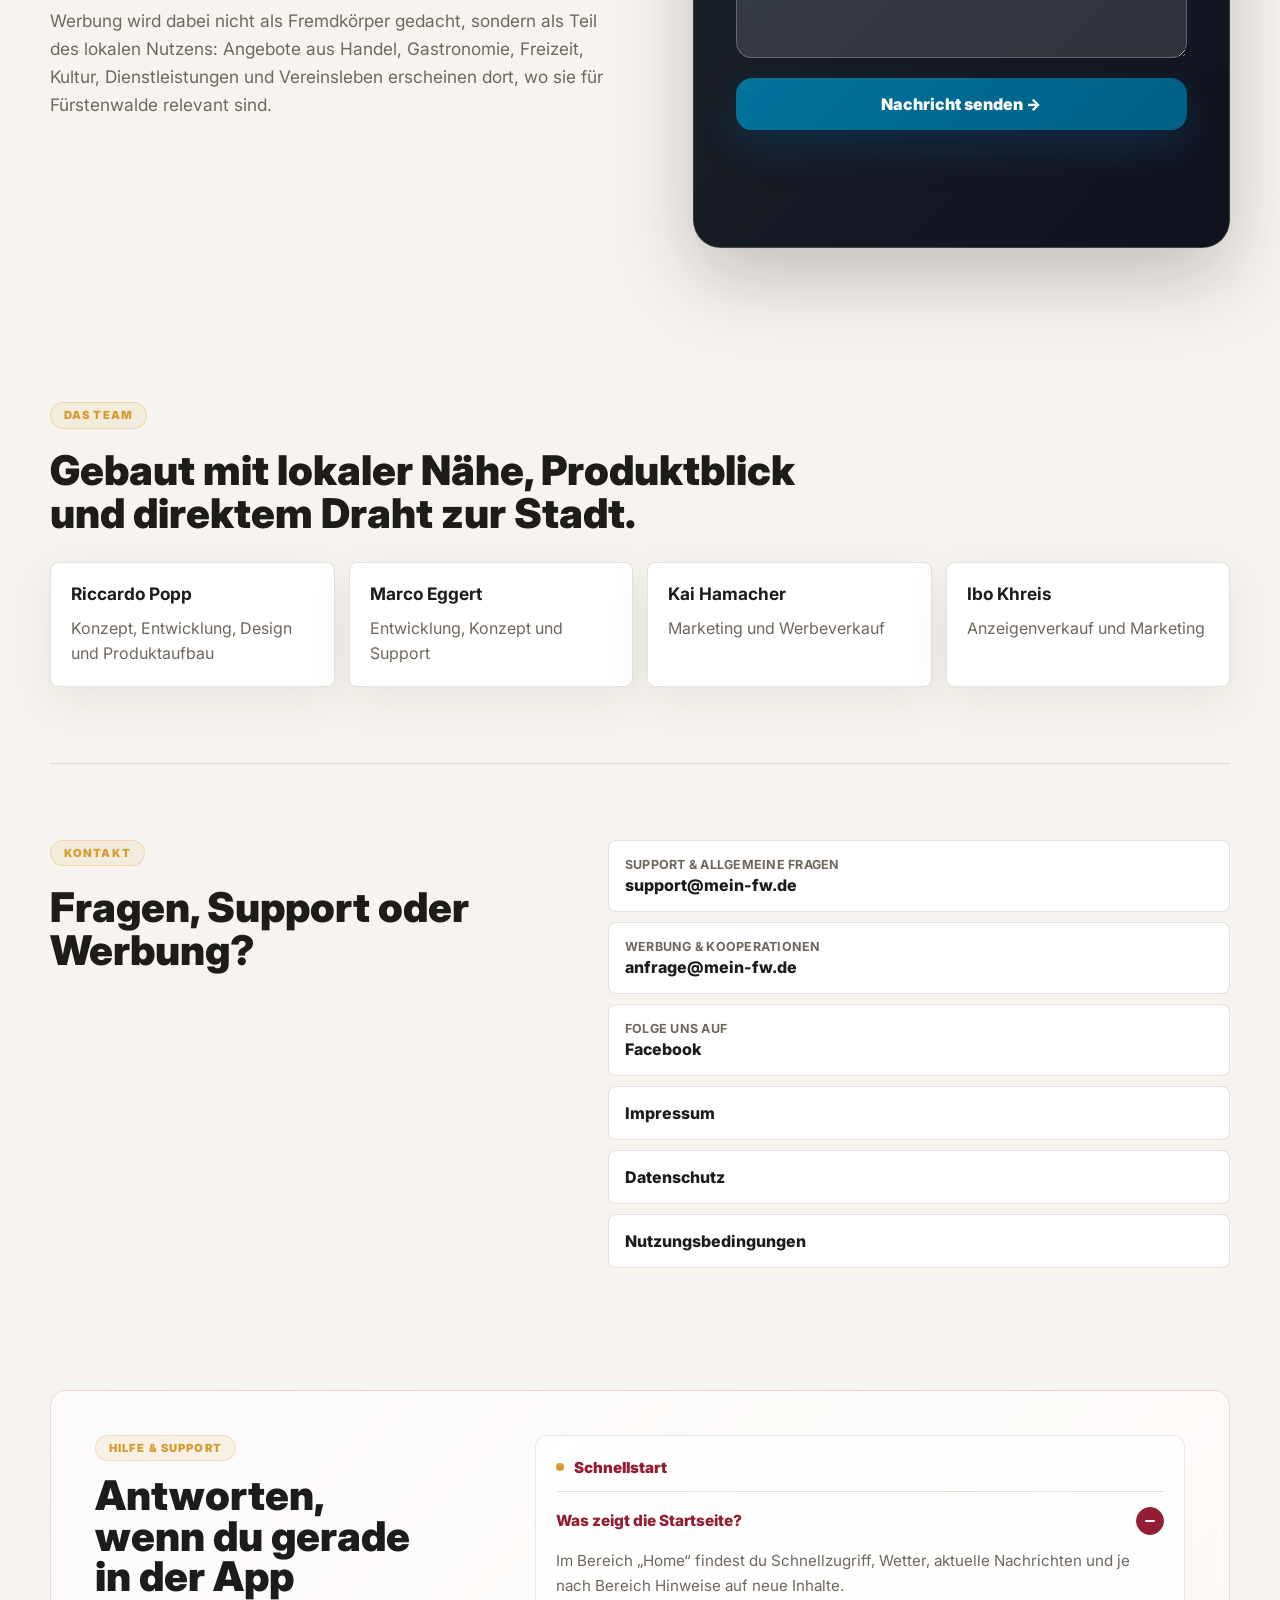
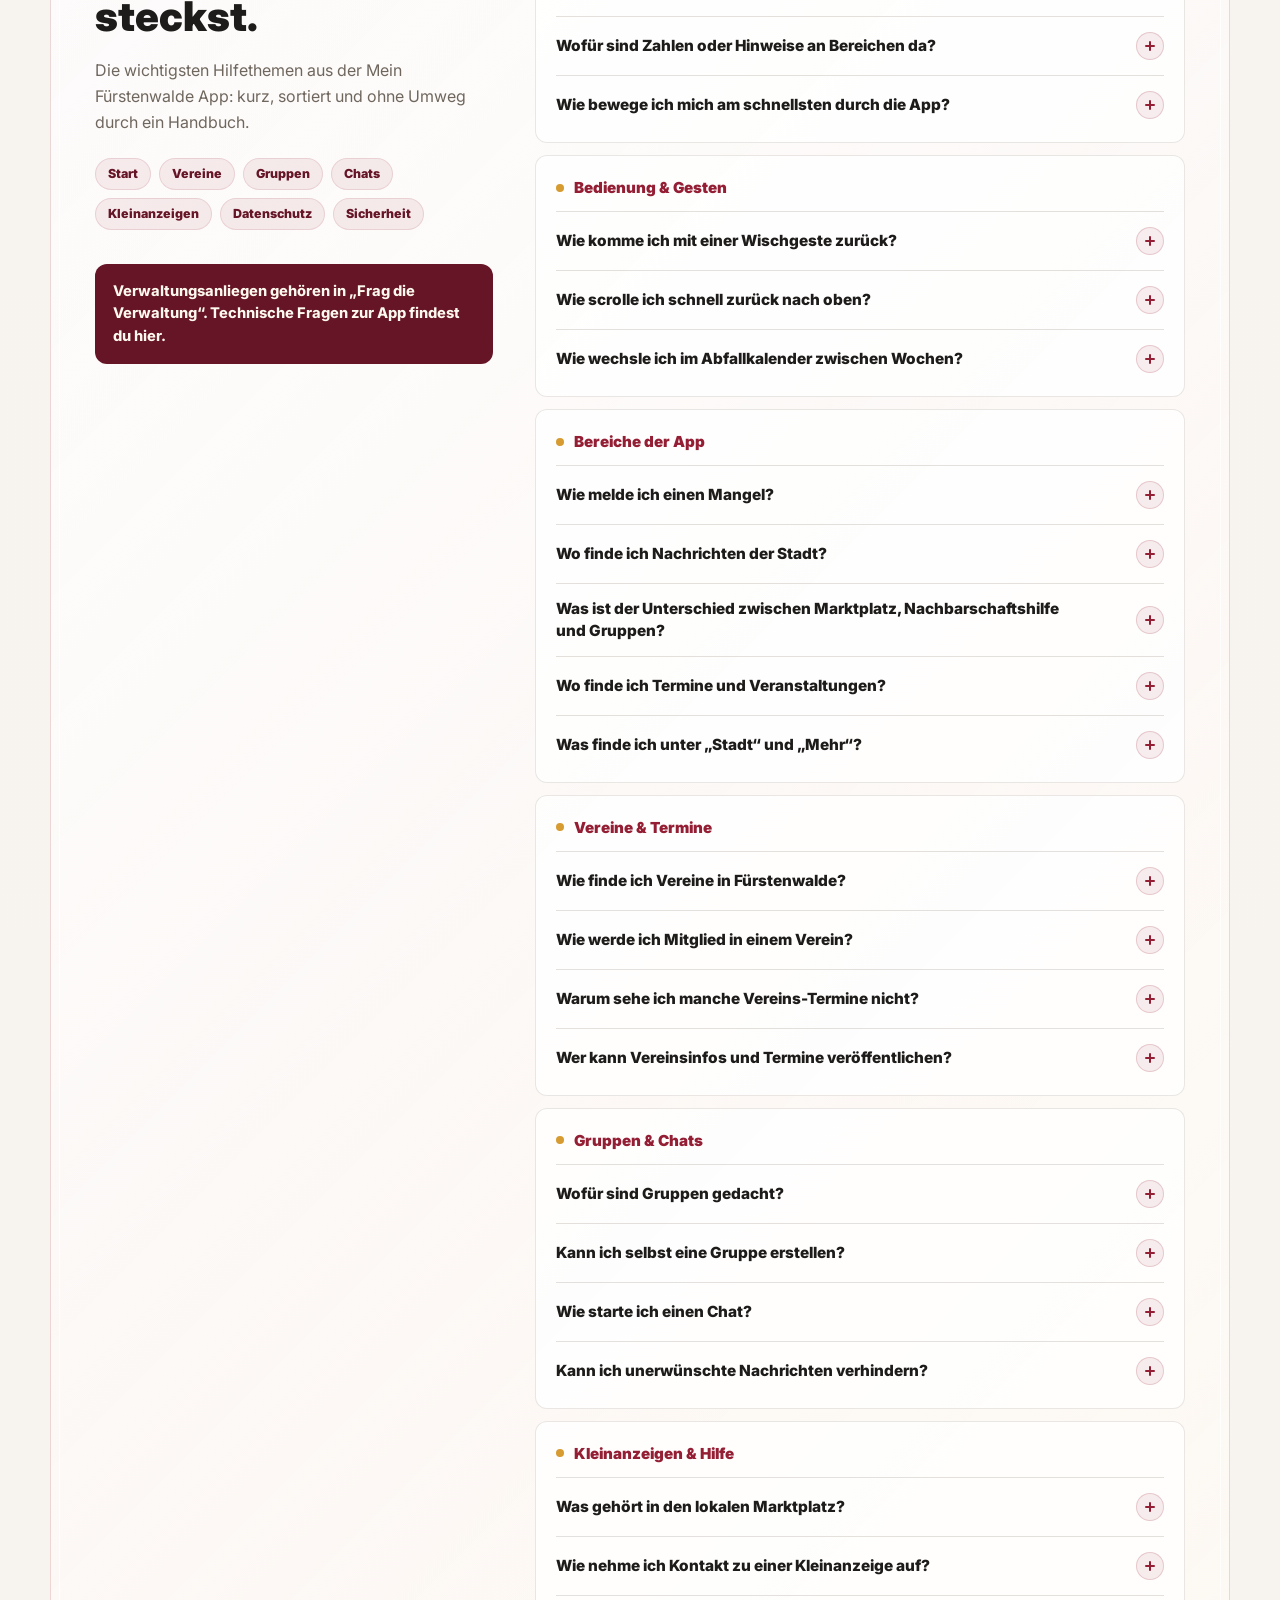
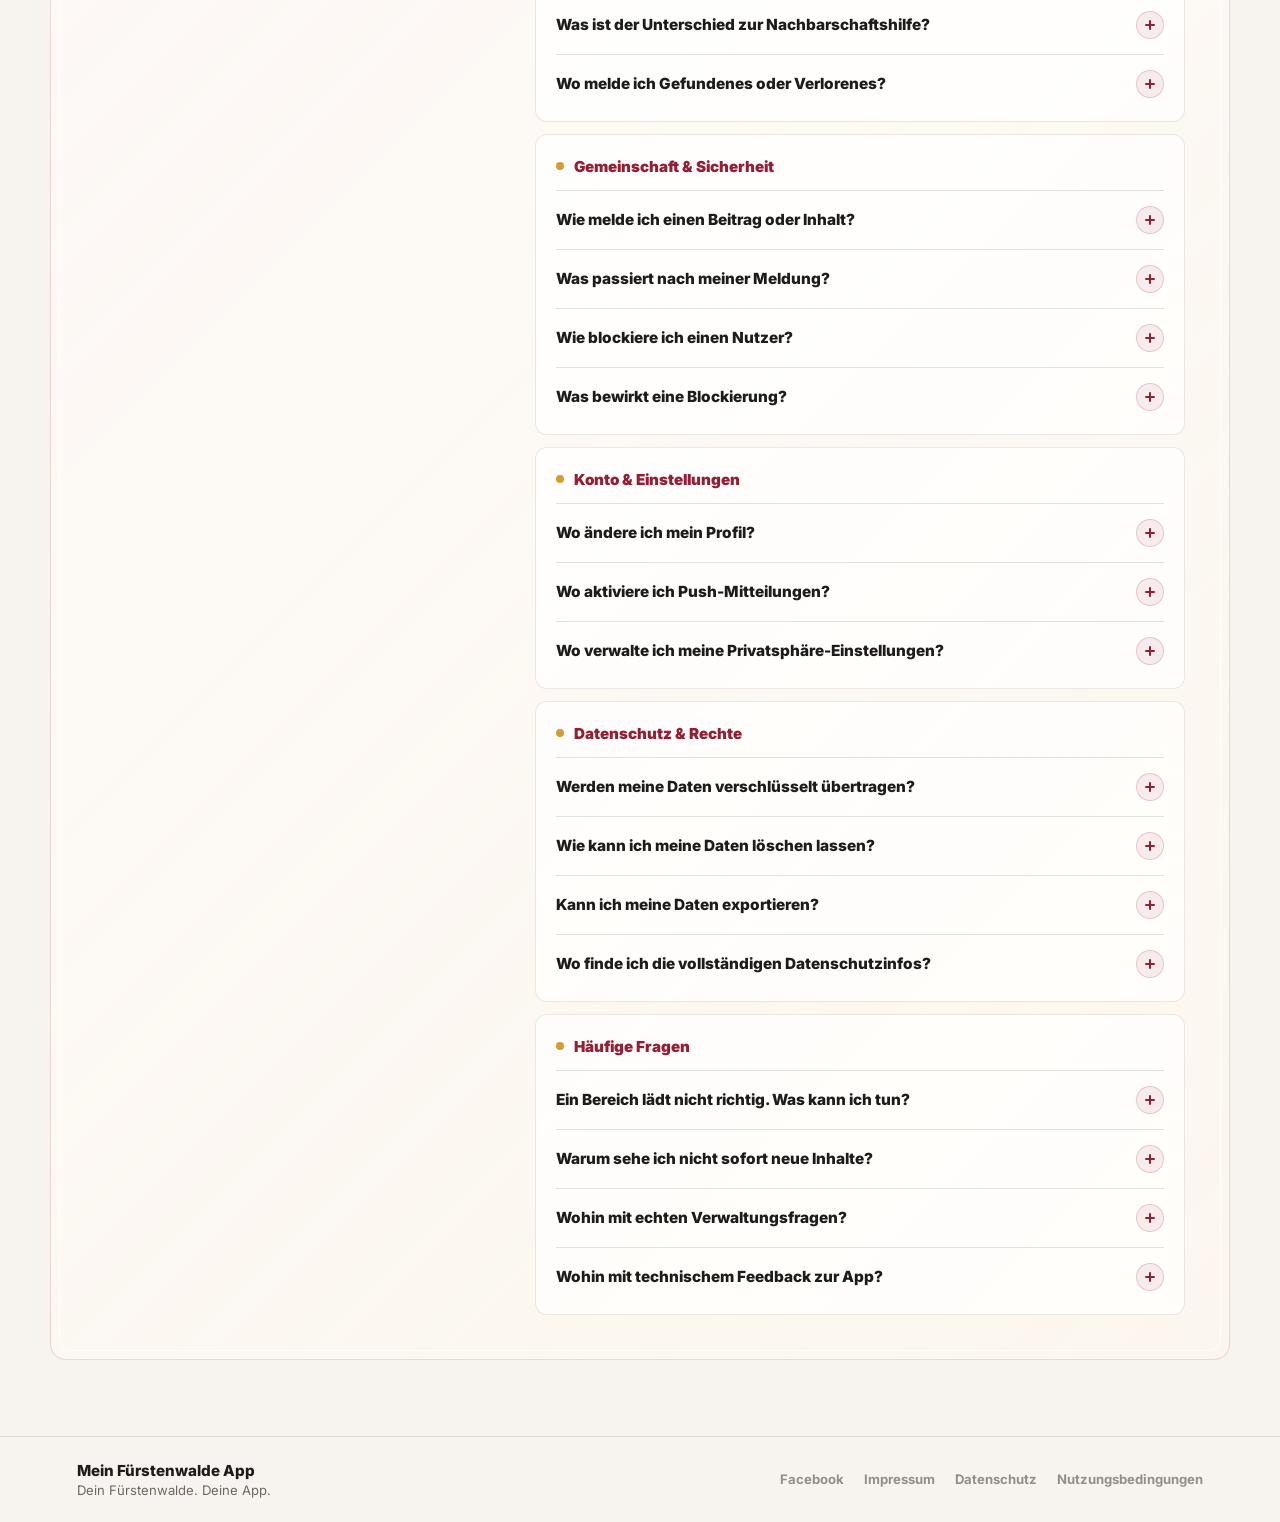
==== commit 4d54eba9: "Barrierefreiheit verbessert" ====
--- a/index.html
+++ b/index.html
@@ -186,6 +186,9 @@
       ]
     }
     </script>
+    <script>
+      document.documentElement.classList.add("js");
+    </script>
     <link rel="preconnect" href="https://fonts.googleapis.com" />
     <link rel="preconnect" href="https://fonts.gstatic.com" crossorigin />
     <link href="https://fonts.googleapis.com/css2?family=Inter:wght@100..900&display=swap" rel="stylesheet" />
@@ -193,6 +196,7 @@
     <link rel="stylesheet" href="styles.css?v=5" />
   </head>
   <body>
+    <a class="skip-link" href="#top">Zum Inhalt springen</a>
     <div class="release-banner">
       <strong>Release am 3. Juli 2026</strong>
       <span>auf dem Stadtfest Fürstenwalde</span>
--- a/styles.css
+++ b/styles.css
@@ -61,6 +61,33 @@
   text-decoration: none;
 }
 
+a:focus-visible,
+button:focus-visible,
+input:focus-visible,
+textarea:focus-visible {
+  outline: 3px solid var(--gold);
+  outline-offset: 4px;
+}
+
+.skip-link {
+  position: fixed;
+  z-index: 100;
+  top: 10px;
+  left: 10px;
+  padding: 10px 14px;
+  color: white;
+  background: var(--primary-dark);
+  border-radius: var(--radius);
+  font-weight: 850;
+  box-shadow: 0 8px 22px rgba(18, 14, 10, 0.18);
+  transform: translateY(-140%);
+  transition: transform 180ms ease;
+}
+
+.skip-link:focus-visible {
+  transform: translateY(0);
+}
+
 .release-banner {
   position: fixed;
   z-index: 30;
@@ -826,7 +853,6 @@
   font: inherit;
   font-size: 1rem;
   font-weight: 700;
-  outline: none;
   padding: 15px 17px;
   transition: border-color 160ms ease, background 160ms ease, box-shadow 160ms ease;
 }
@@ -846,6 +872,11 @@
   border-color: rgba(255, 255, 255, 0.56);
   background: rgba(255, 255, 255, 0.16);
   box-shadow: 0 0 0 4px rgba(214, 155, 49, 0.16);
+}
+
+.ad-contact-form input:focus-visible,
+.ad-contact-form textarea:focus-visible {
+  outline-color: var(--gold);
 }
 
 .form-submit {
@@ -854,19 +885,19 @@
   border: 0;
   border-radius: 16px;
   color: white;
-  background: linear-gradient(135deg, #55c7df, #05a8dc);
+  background: linear-gradient(135deg, #00739c, #005f86);
   font: inherit;
   font-size: 1rem;
   font-weight: 880;
   cursor: pointer;
-  box-shadow: 0 18px 38px rgba(5, 168, 220, 0.22);
+  box-shadow: 0 18px 38px rgba(0, 95, 134, 0.28);
   transition: transform 180ms ease, filter 180ms ease, box-shadow 180ms ease, opacity 180ms ease;
 }
 
 .form-submit:hover {
   filter: brightness(1.04);
   transform: translateY(-2px);
-  box-shadow: 0 24px 48px rgba(5, 168, 220, 0.28);
+  box-shadow: 0 24px 48px rgba(0, 95, 134, 0.34);
 }
 
 .form-submit:disabled {
@@ -1118,8 +1149,6 @@
 }
 
 .faq-q:focus-visible {
-  outline: 3px solid rgba(214, 155, 49, 0.46);
-  outline-offset: 4px;
   border-radius: 8px;
 }
 
@@ -1189,6 +1218,10 @@
     transform 240ms ease;
 }
 
+.faq-a[hidden] {
+  display: none;
+}
+
 .faq-item.is-open .faq-a {
   max-height: 500px;
   opacity: 1;
@@ -1313,7 +1346,7 @@
   font-size: 1.08rem !important;
 }
 
-.reveal {
+.js .reveal {
   opacity: 0;
   transform: translateY(34px) scale(0.985);
   filter: blur(8px);
@@ -1323,7 +1356,7 @@
     filter 760ms cubic-bezier(0.16, 1, 0.3, 1);
 }
 
-.reveal.is-visible {
+.js .reveal.is-visible {
   opacity: 1;
   transform: translateY(0);
   filter: blur(0);
@@ -2065,7 +2098,7 @@
     --city-shift: 0px !important;
   }
 
-  .reveal {
+  .js .reveal {
     filter: none;
     opacity: 1;
     transform: none;
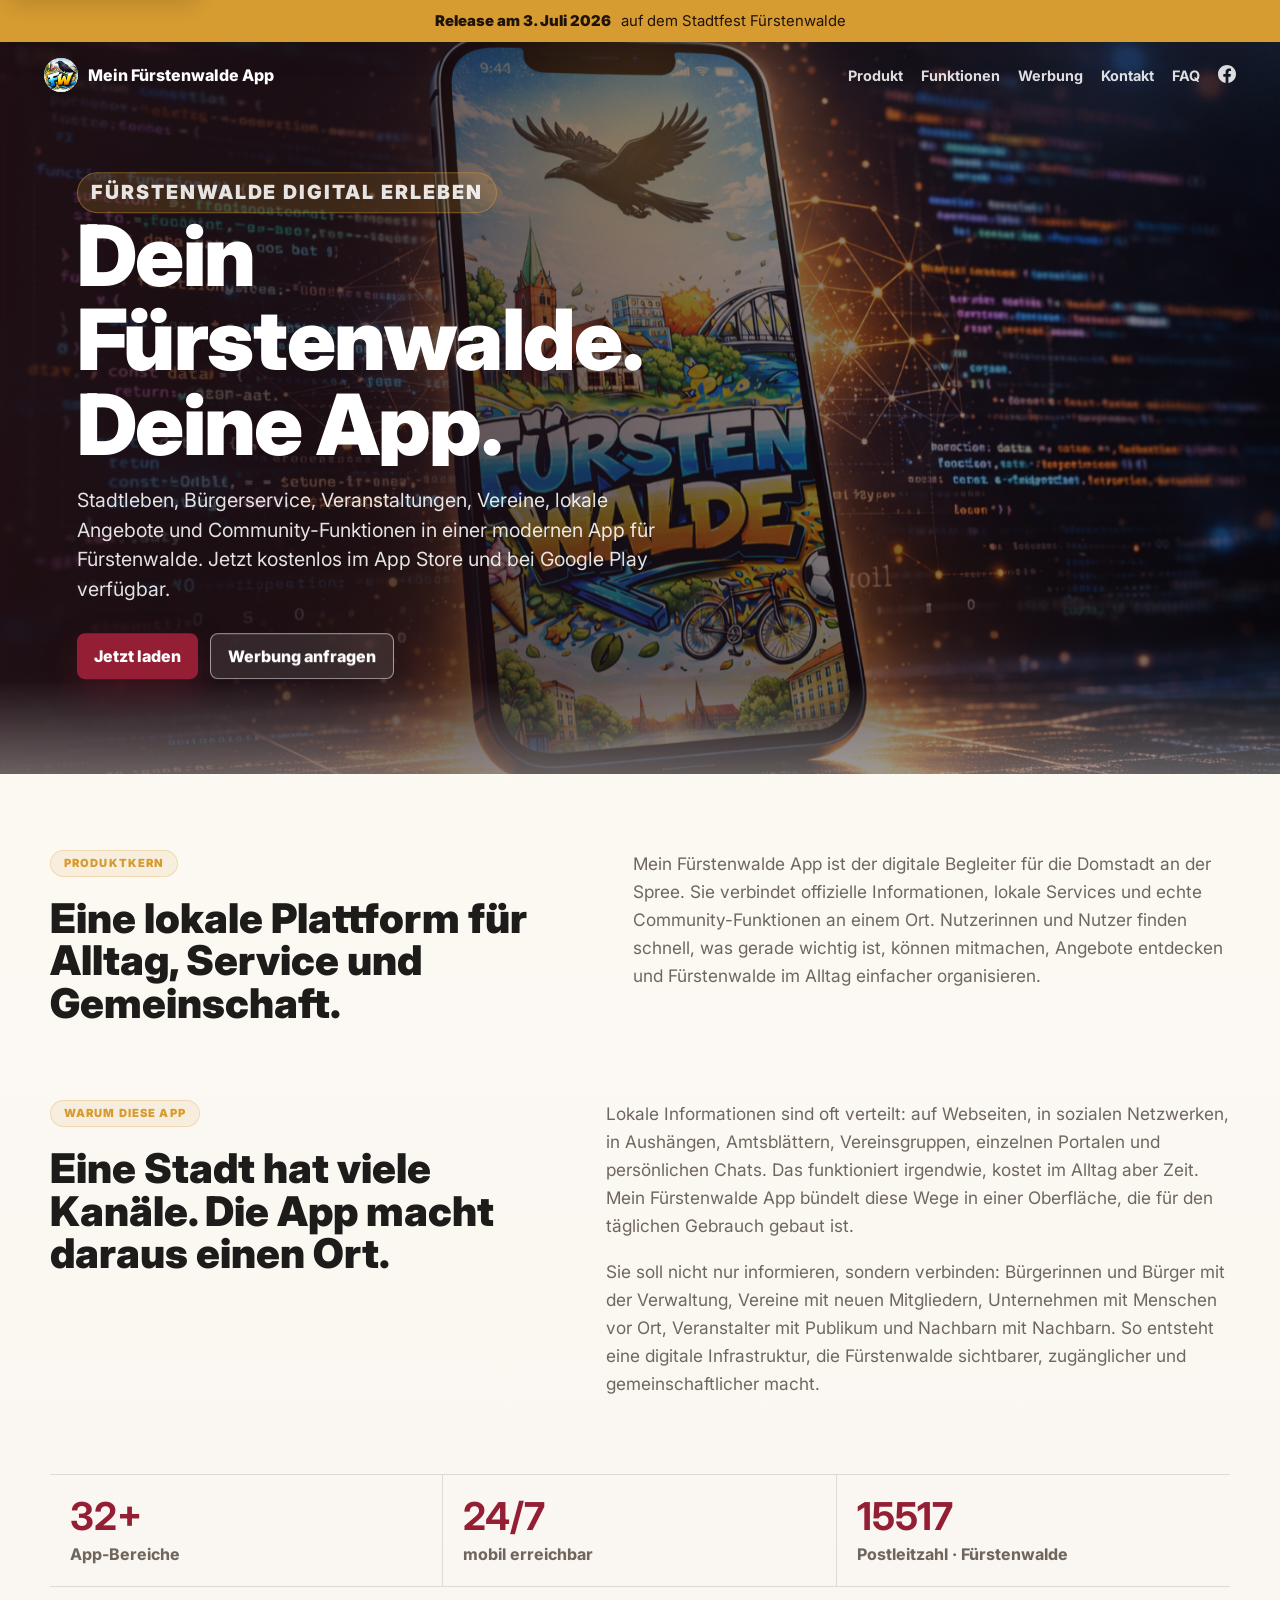
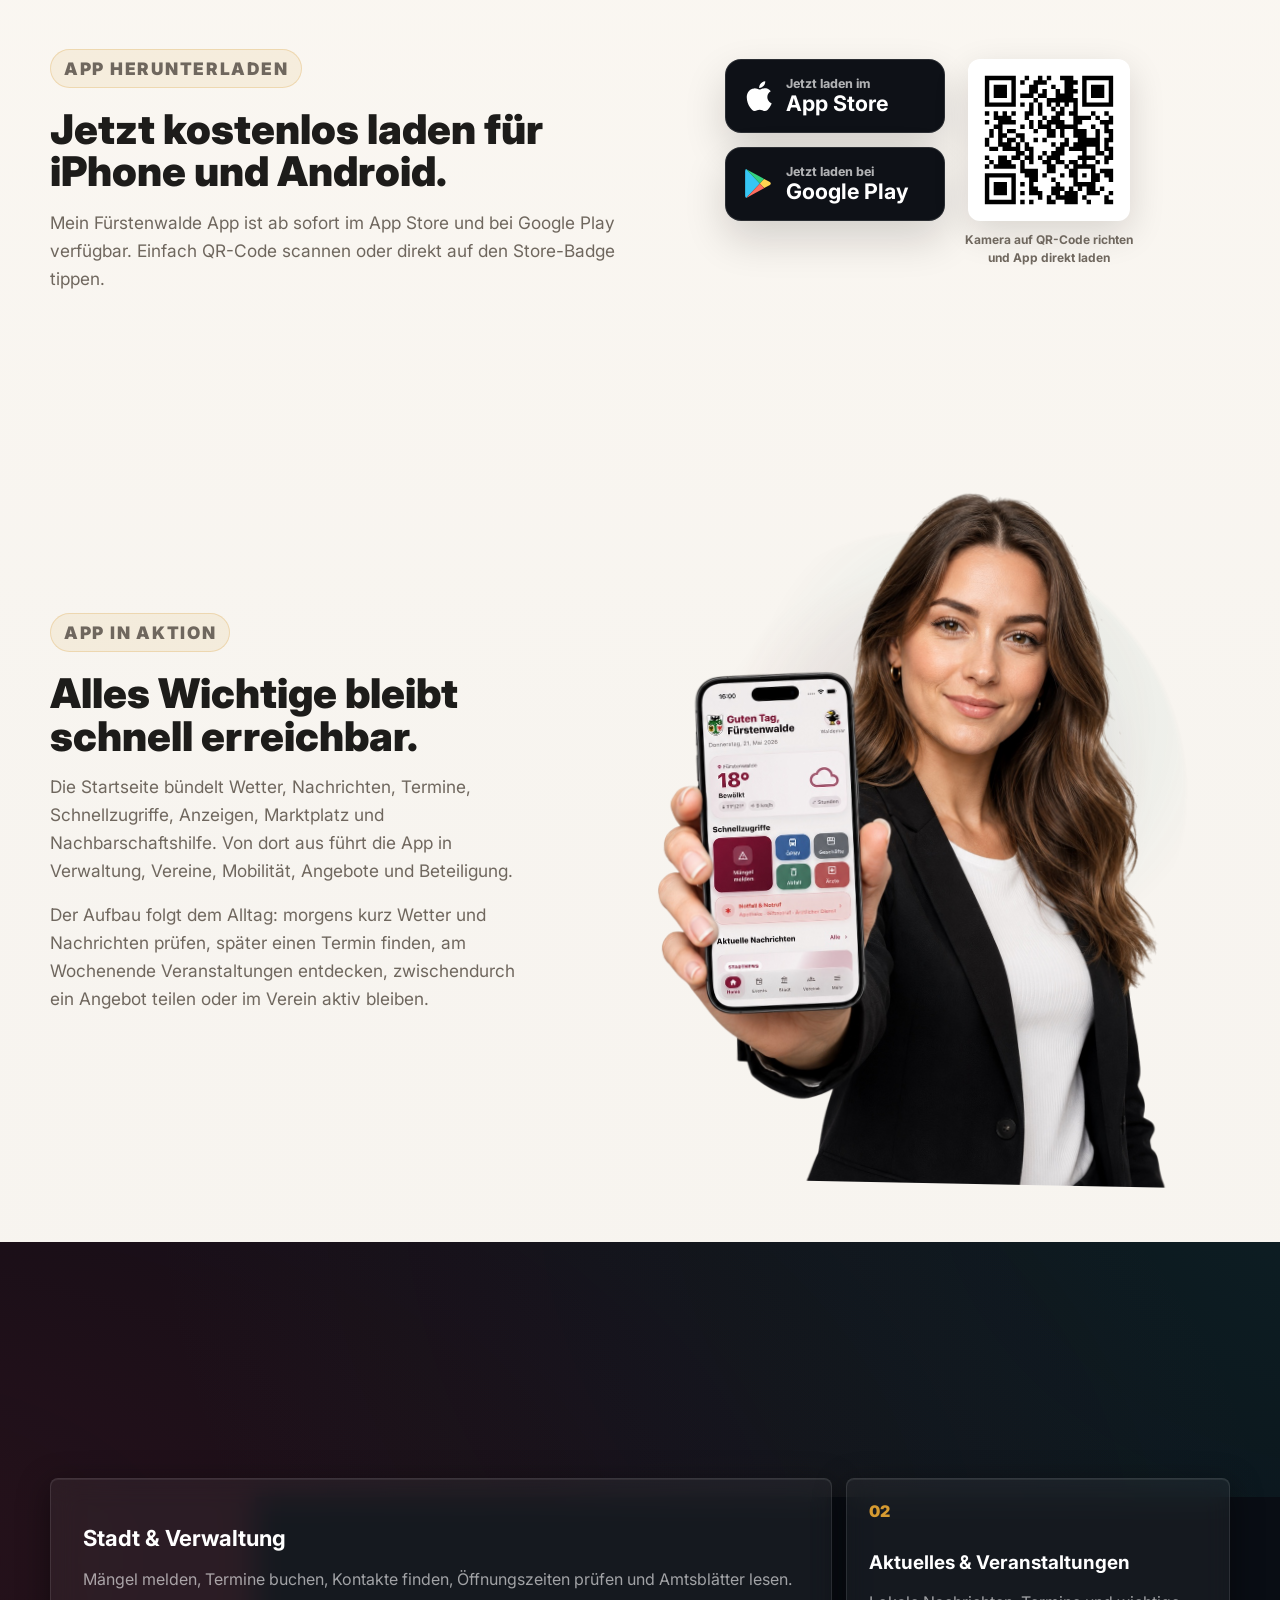
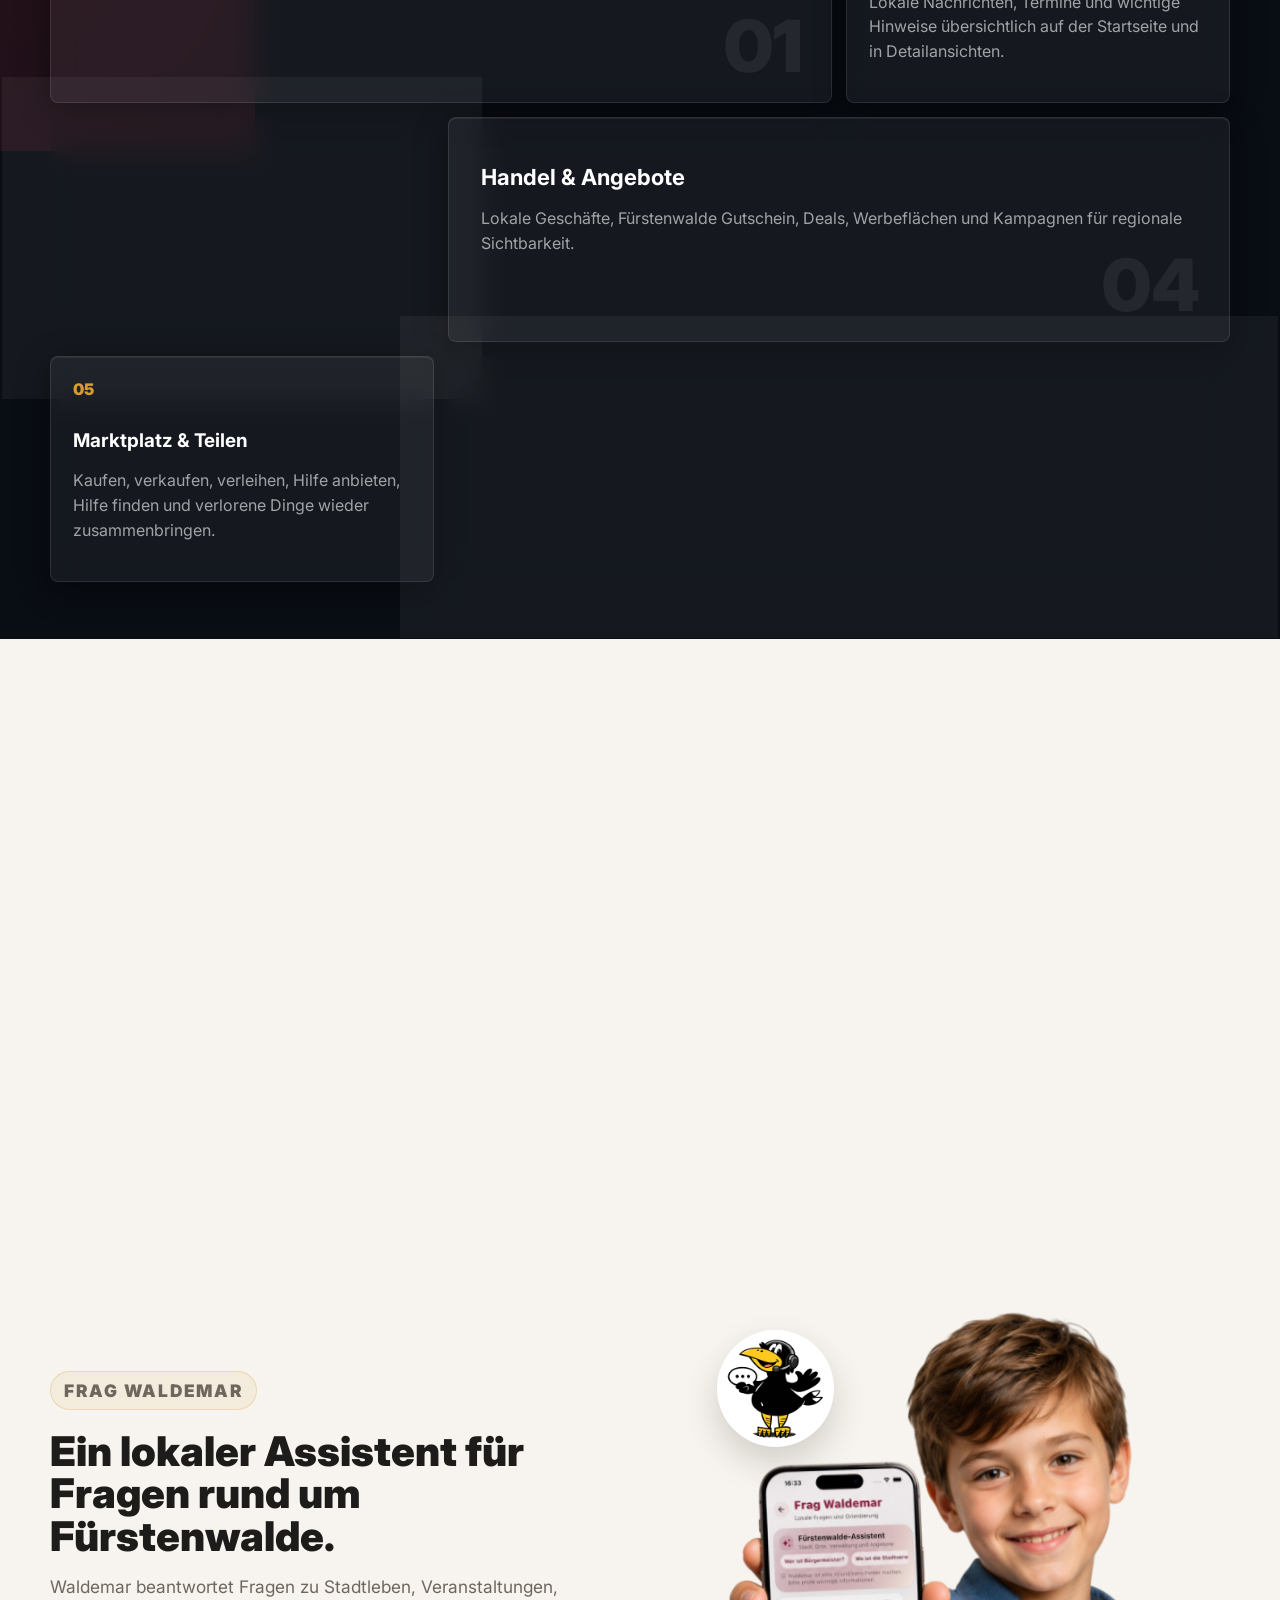
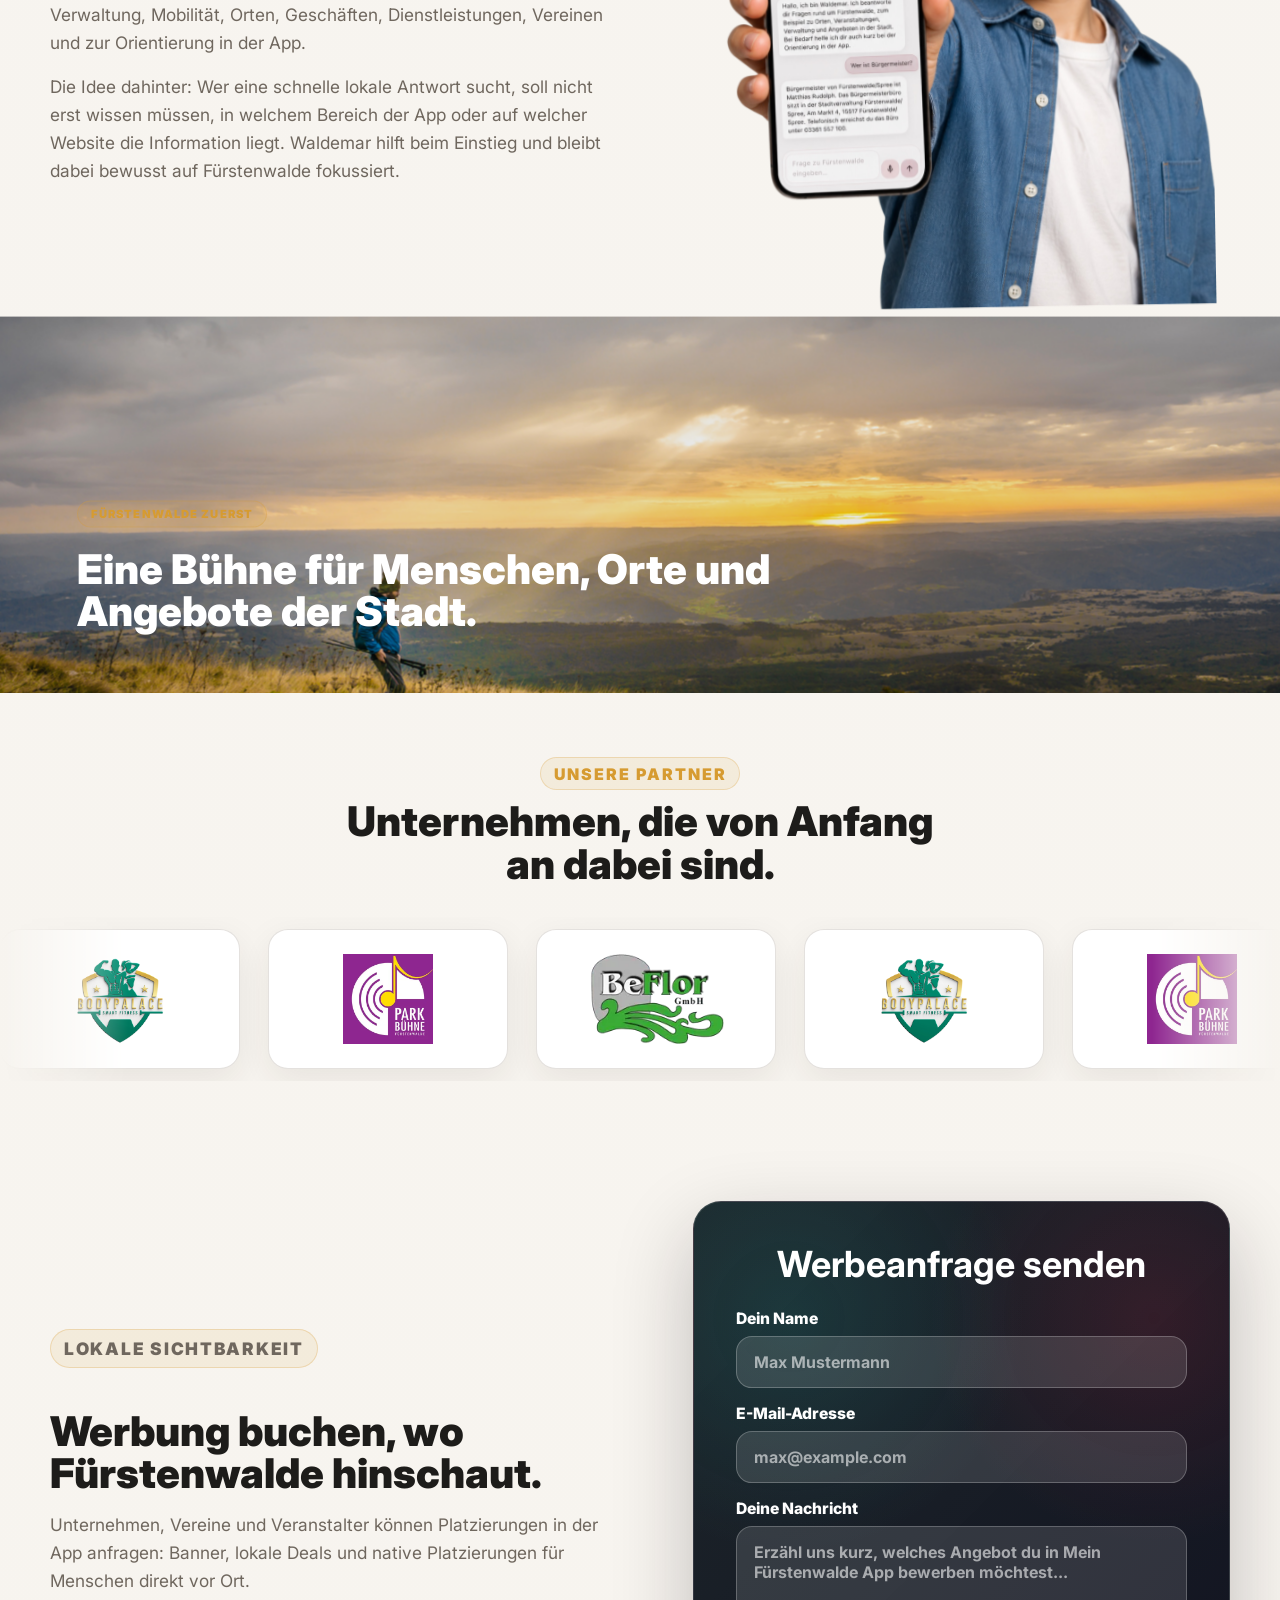
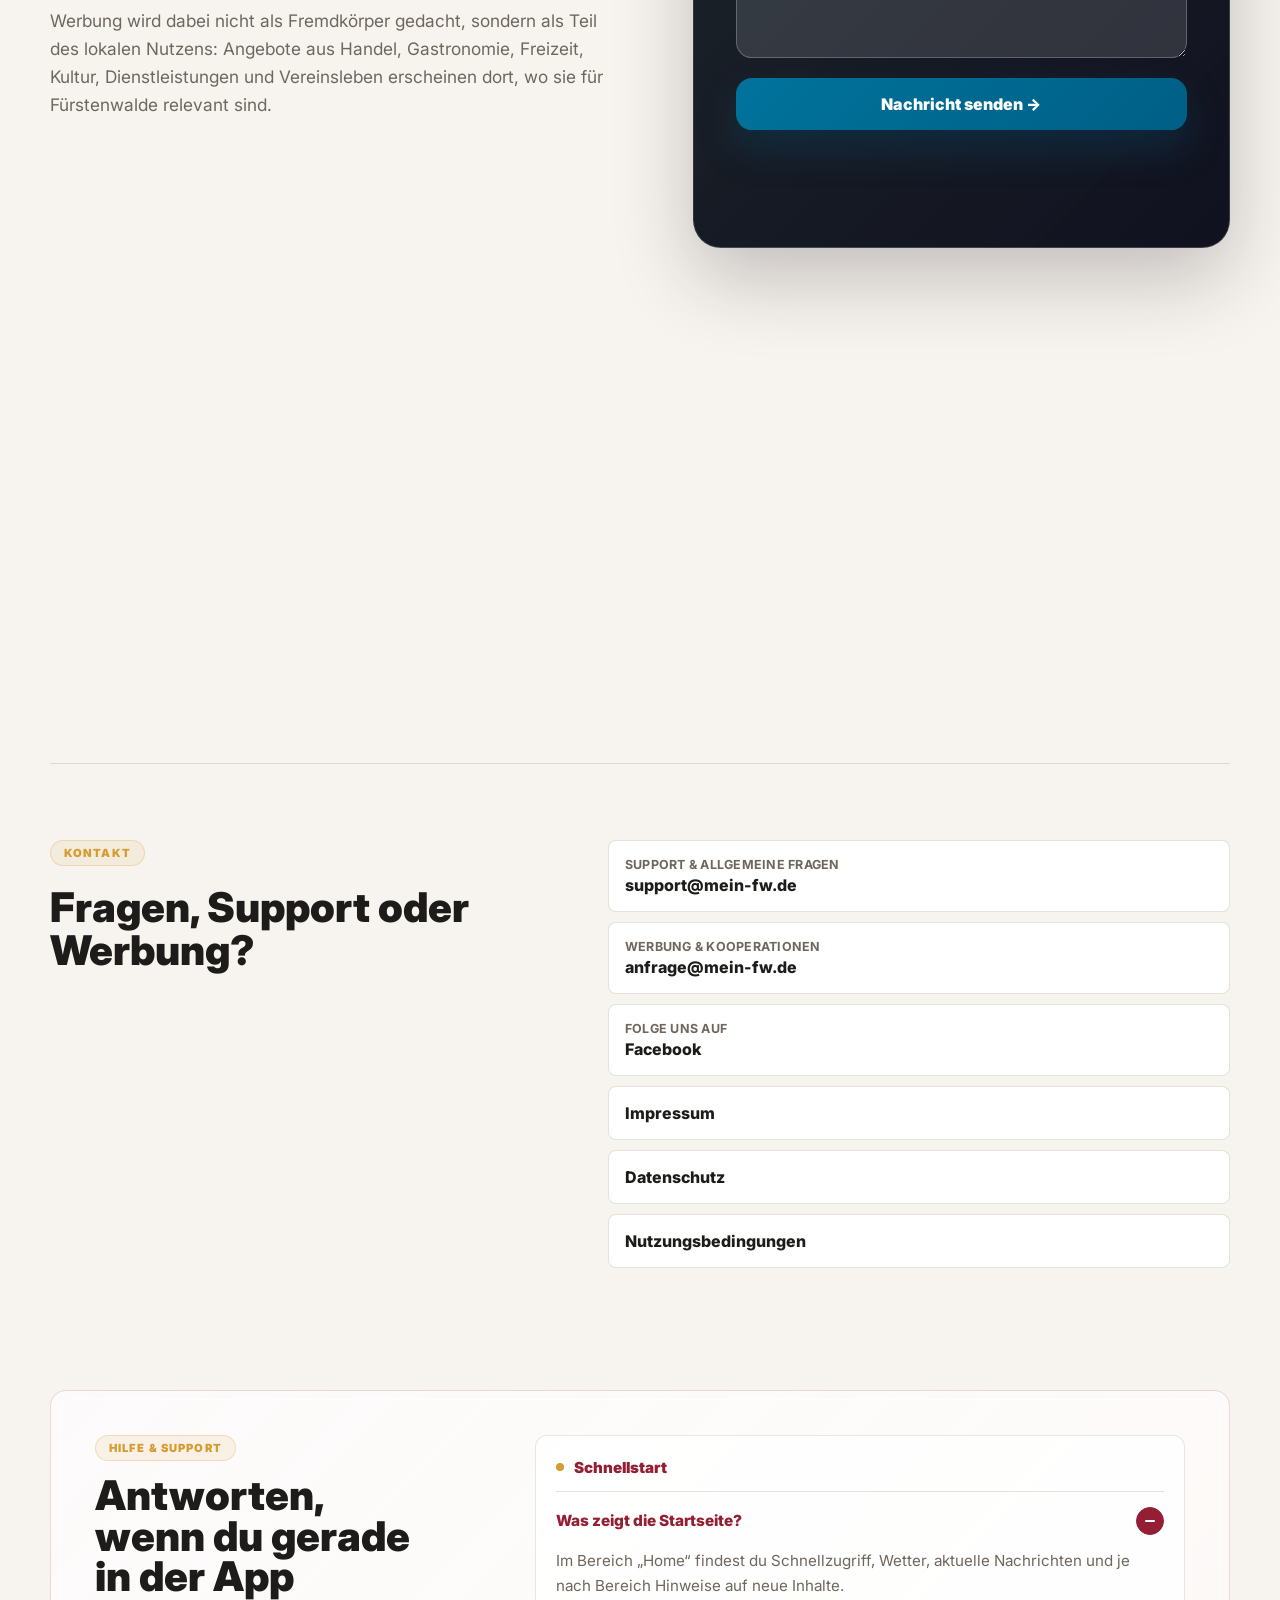
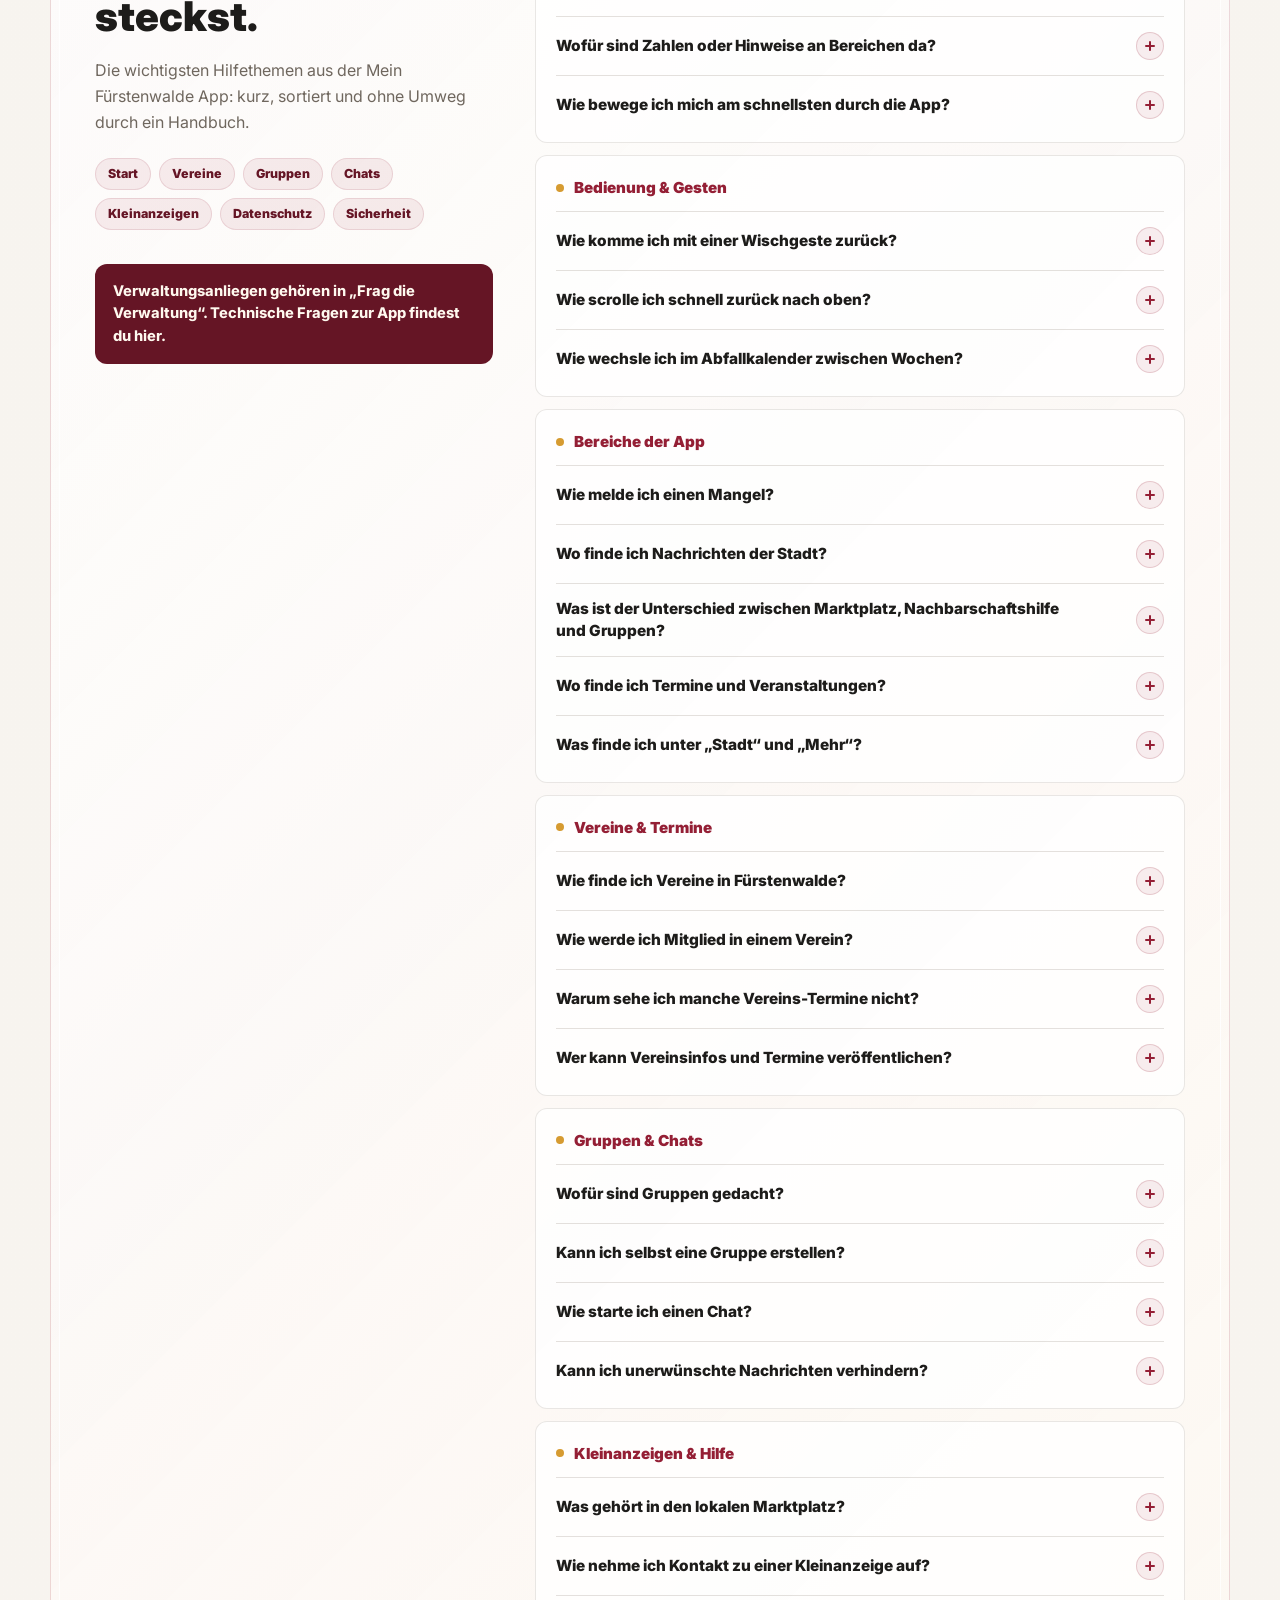
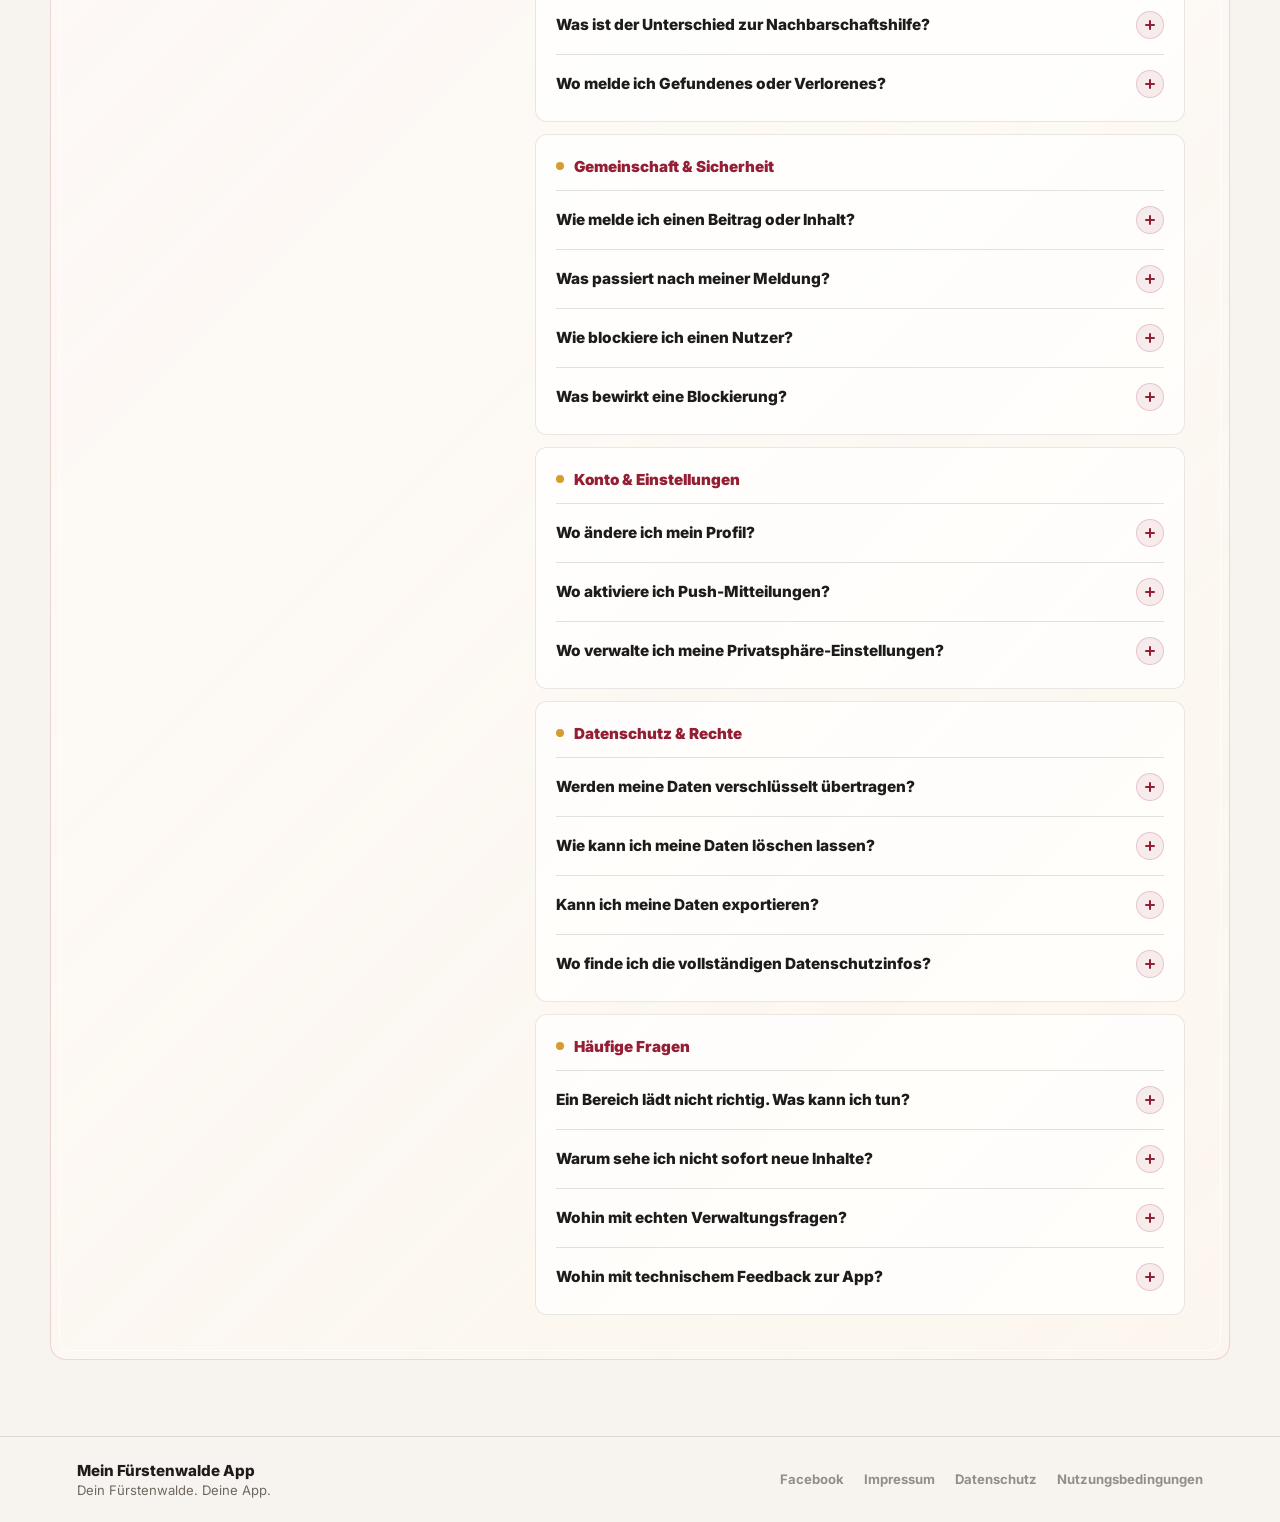
==== commit dad82b63: "css version erhöht" ====
--- a/index.html
+++ b/index.html
@@ -193,7 +193,7 @@
     <link rel="preconnect" href="https://fonts.gstatic.com" crossorigin />
     <link href="https://fonts.googleapis.com/css2?family=Inter:wght@100..900&display=swap" rel="stylesheet" />
     <link rel="preload" href="assets/city-hero.png" as="image" />
-    <link rel="stylesheet" href="styles.css?v=5" />
+    <link rel="stylesheet" href="styles.css?v=6" />
   </head>
   <body>
     <a class="skip-link" href="#top">Zum Inhalt springen</a>
